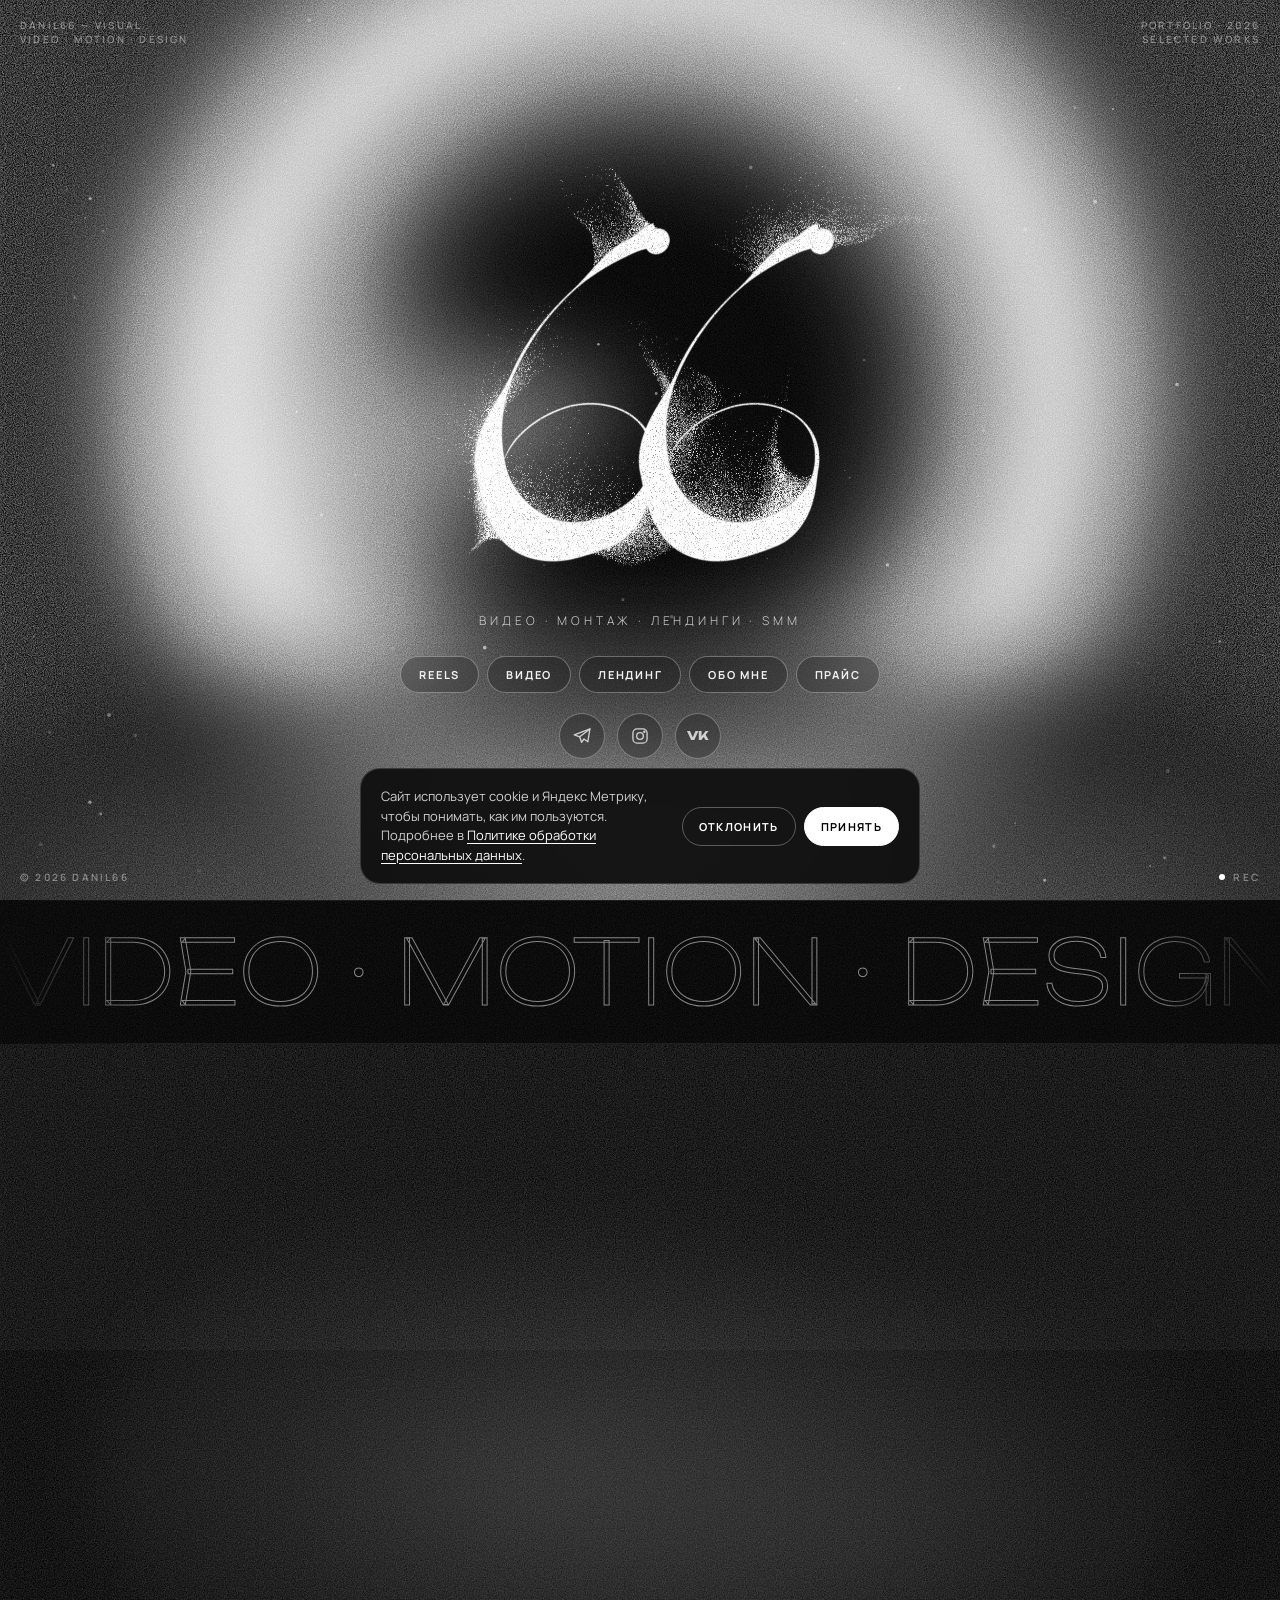
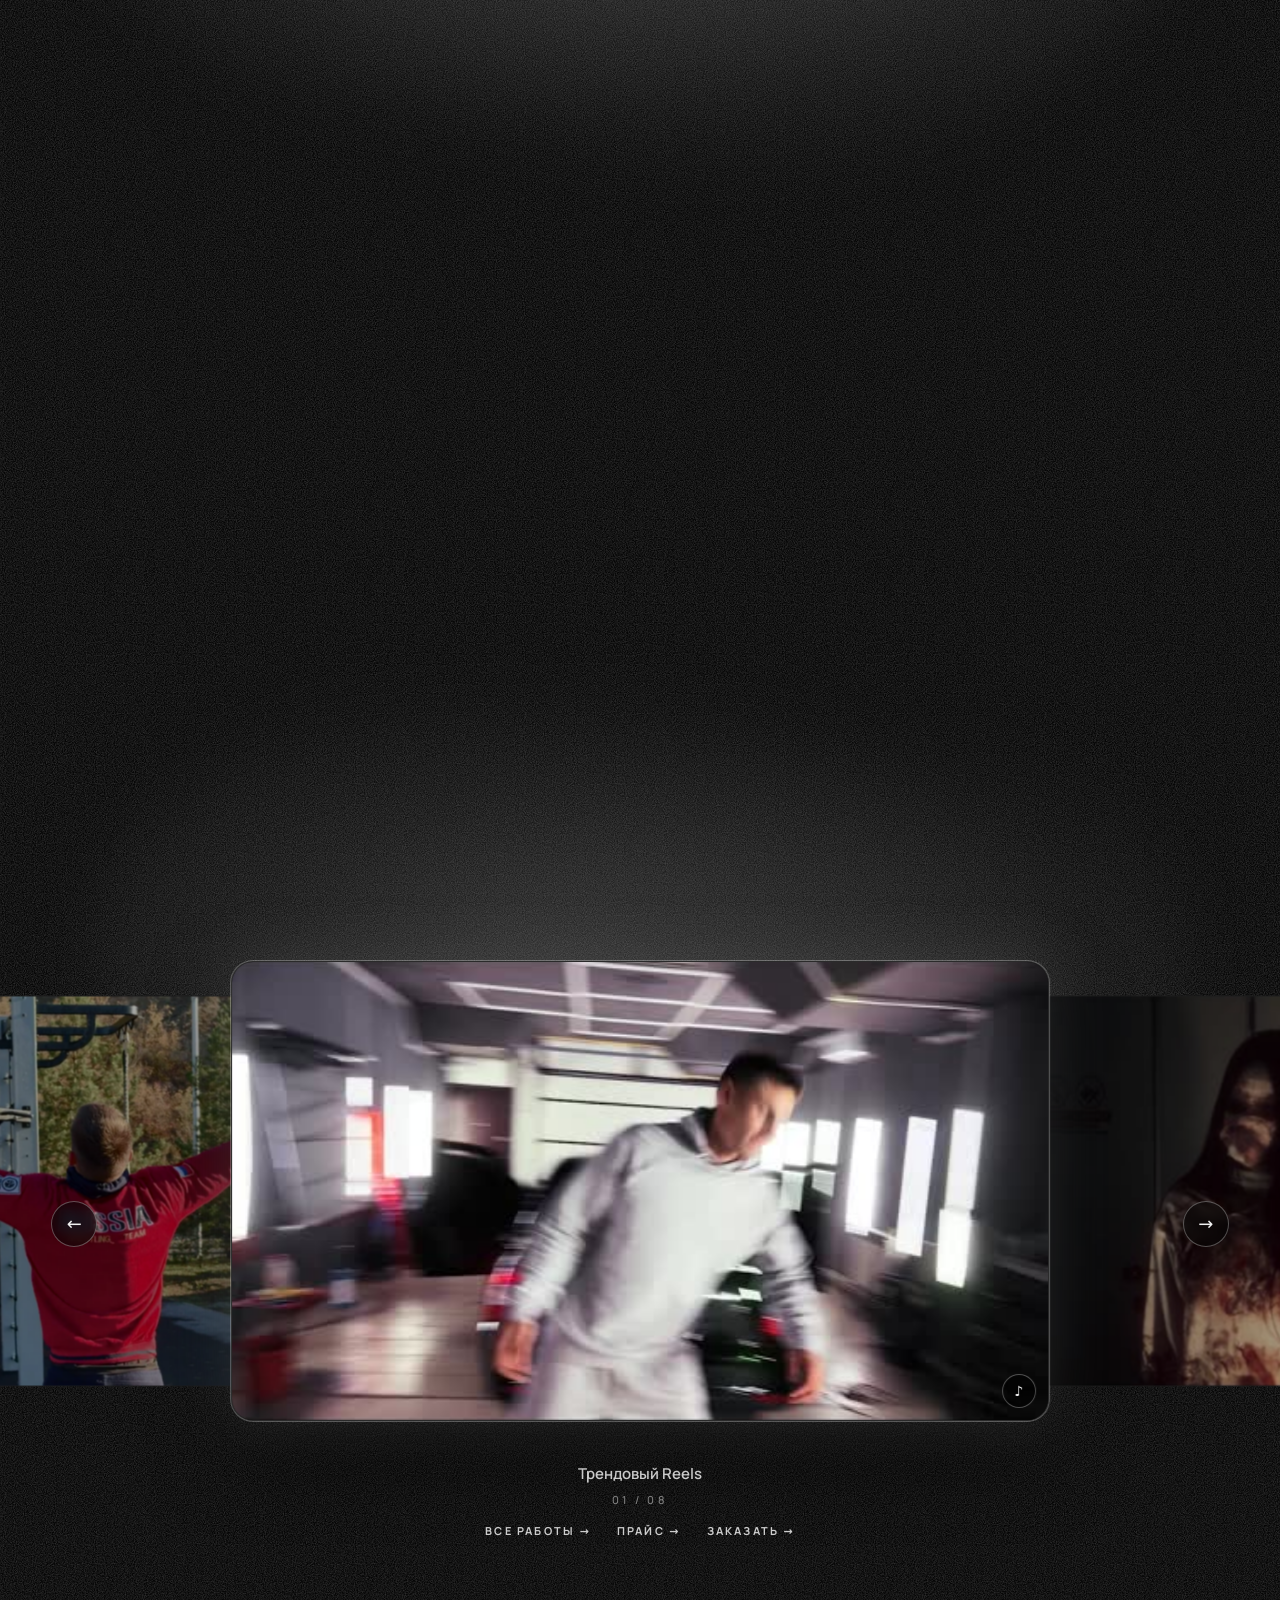
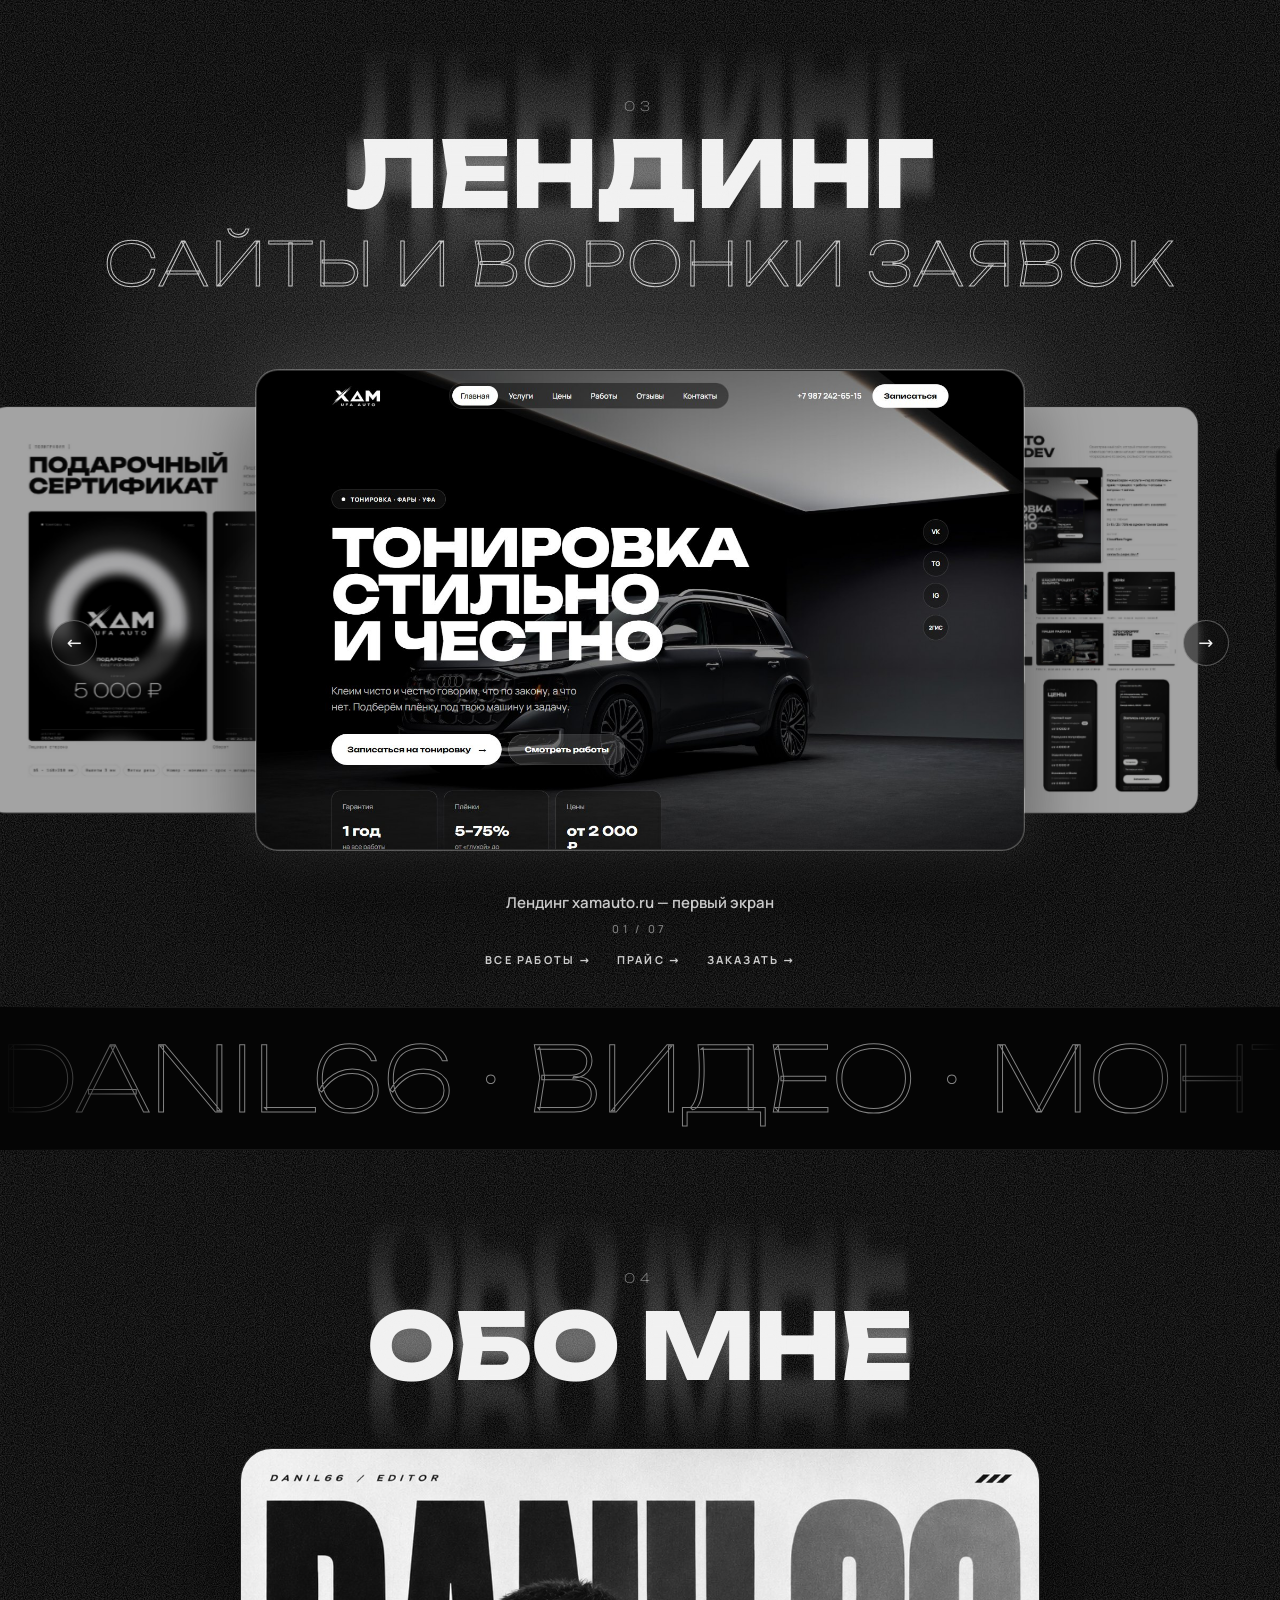
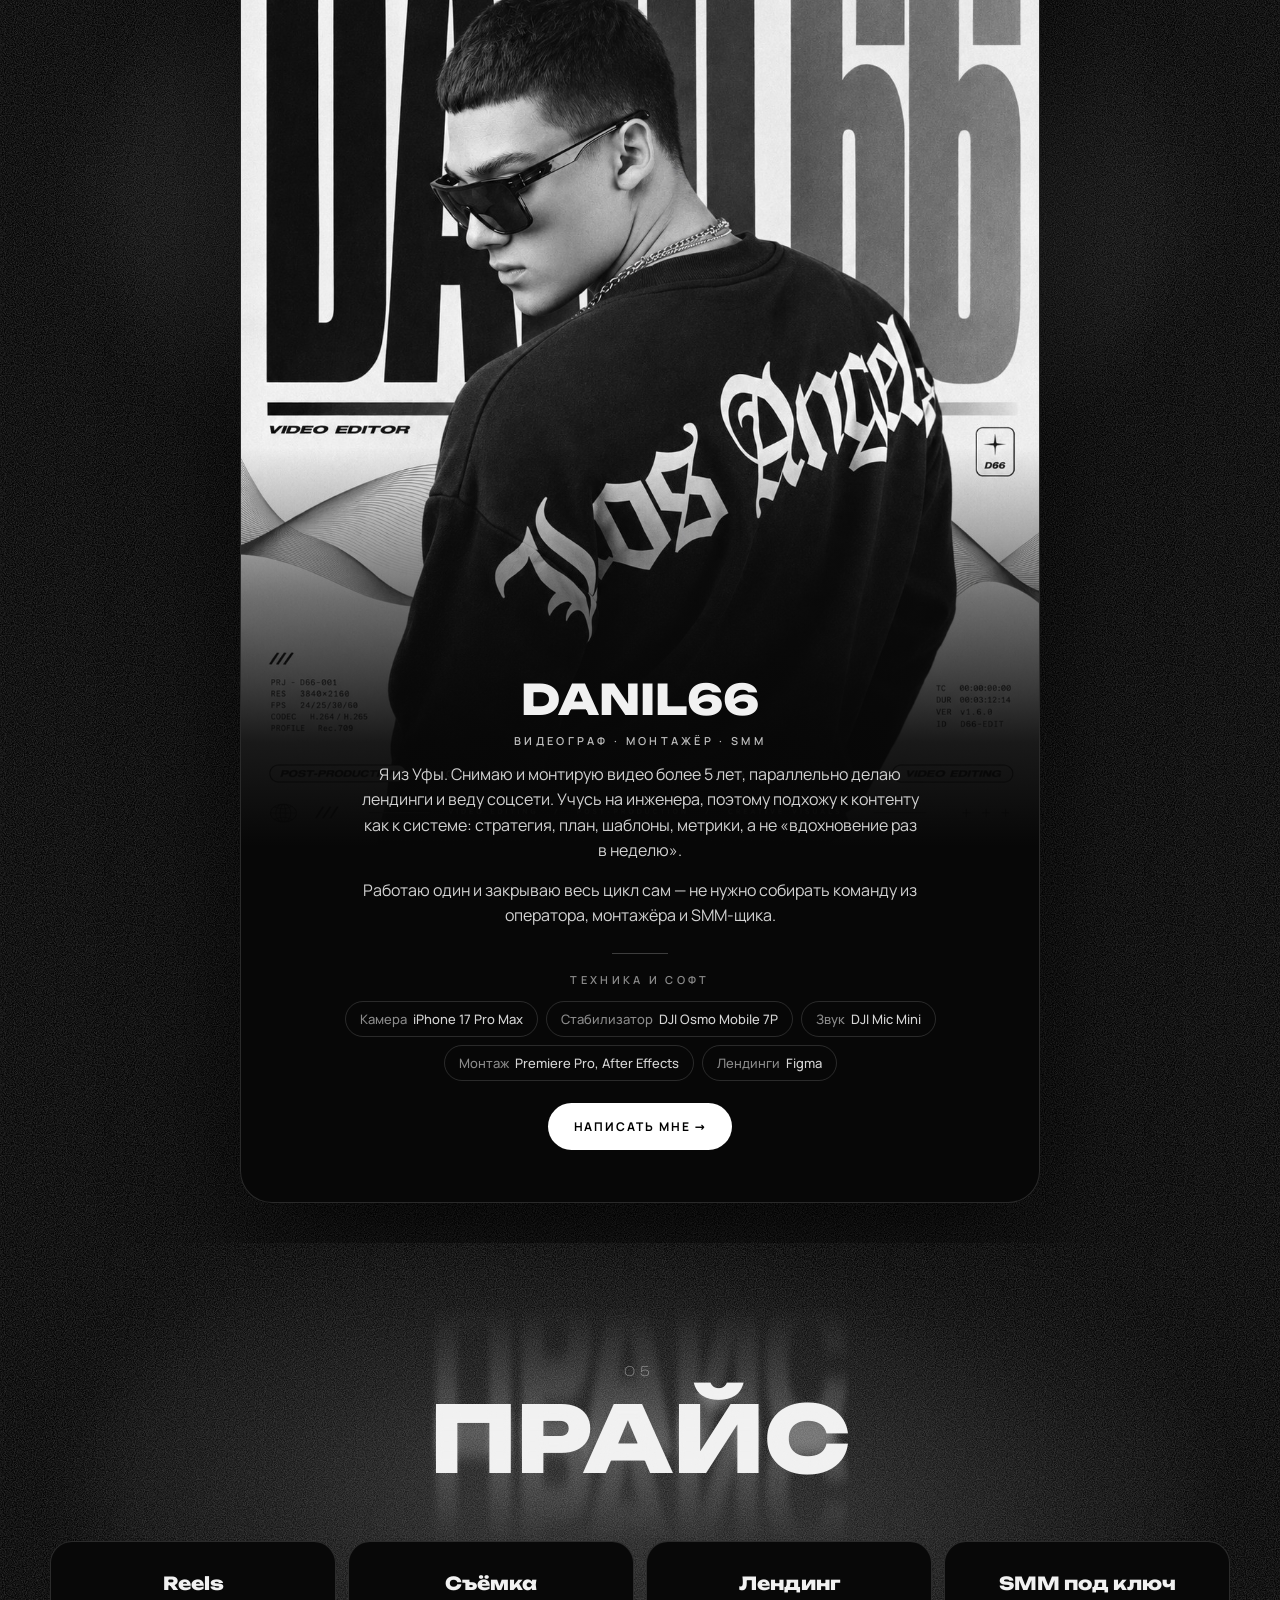
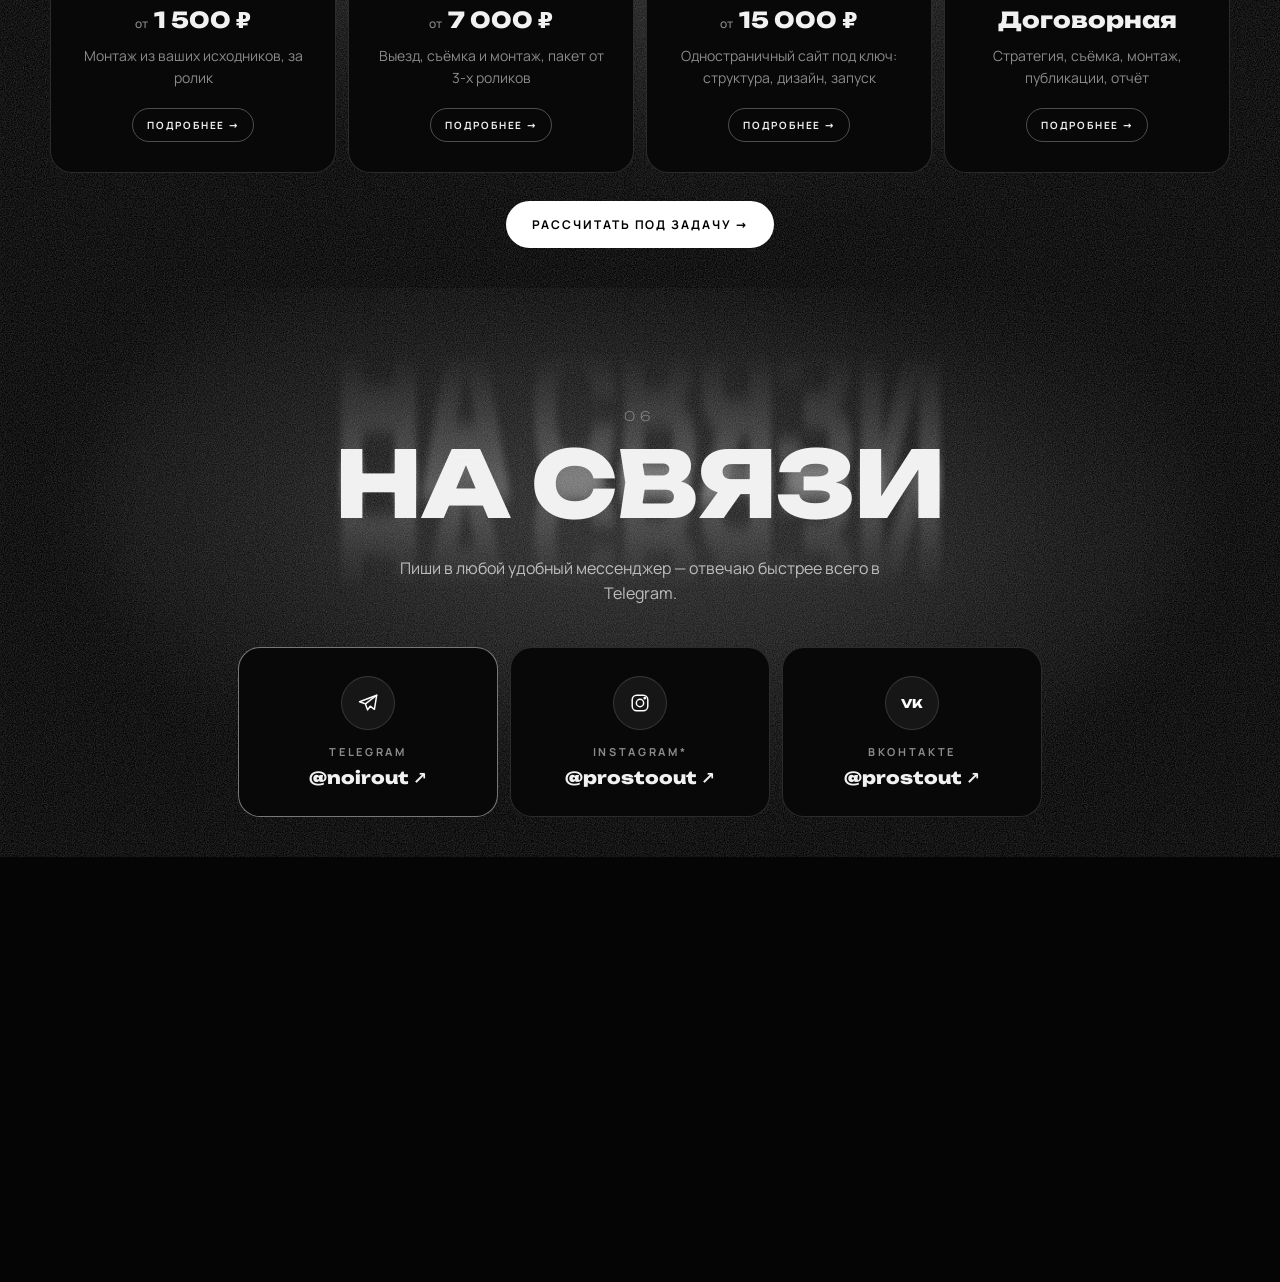
==== index.html @ dcce1474 "Прайс: Reels, Съёмка, Лендинг, новые цены Co-Authored-By: Claude Sonnet 5.5 <noreply@anthropic.com> " ====
<!doctype html>
<html lang="ru">
<head>
  <meta charset="utf-8">
  <meta name="viewport" content="width=device-width, initial-scale=1, minimum-scale=1, viewport-fit=cover">
  <title>DANIL66 — видео, монтаж, лендинги, SMM</title>
  <meta name="description" content="DANIL66 — видеограф, монтажёр и SMM из Уфы. Reels, рекламные ролики, лендинги и соцсети для бизнеса под ключ.">
  <link rel="canonical" href="https://portfolio-danil.ru/">
  <meta property="og:type" content="website">
  <meta property="og:url" content="https://portfolio-danil.ru/">
  <meta property="og:image" content="https://portfolio-danil.ru/brand/66-smoke-on-black.png">
  <meta property="og:title" content="DANIL66 — видео, монтаж, лендинги, SMM">
  <meta property="og:description" content="Reels, рекламные ролики, лендинги и соцсети для бизнеса. Уфа.">
  <meta name="theme-color" content="#050505">
  <link rel="icon" href="brand/favicon.svg" type="image/svg+xml">
  <link rel="preload" href="fonts/unbounded-latin.woff2" as="font" type="font/woff2" crossorigin>
  <link rel="stylesheet" href="/style.css?v=dba43878">
  <script src="/consent.js?v=8b8f7968" defer></script>
  <script type="application/ld+json">{"@context":"https://schema.org","@type":"ProfessionalService","name":"DANIL66","alternateName":"Данил — видео, монтаж, лендинги, SMM","url":"https://portfolio-danil.ru/","image":"https://portfolio-danil.ru/brand/66-smoke-on-black.png","description":"Видеосъёмка, монтаж Reels, лендинги и SMM для бизнеса в Уфе.","areaServed":{"@type":"City","name":"Уфа"},"address":{"@type":"PostalAddress","addressLocality":"Уфа","addressCountry":"RU"},"priceRange":"от 1 500 ₽","sameAs":["https://t.me/noirout","https://vk.ru/prostout"],"knowsAbout":["Видеосъёмка","Монтаж видео","Reels","Моушн-дизайн","Лендинги","SMM"]}</script>
</head>
<body>

<div class="cursor-light" aria-hidden="true"></div>
<div class="hud tl">DANIL66 — visual<br>video · motion · design</div>
<div class="hud tr">Portfolio · 2026<br>Selected works</div>
<div class="hud bl">© 2026 DANIL66</div>
<div class="hud br"><span class="rec"></span>rec</div>

<main>
  <section class="hero" id="top">
    <div class="orb" aria-hidden="true"></div><div class="glow" aria-hidden="true"></div><canvas class="dust" aria-hidden="true"></canvas><div class="veil" aria-hidden="true"></div>
    <div class="hero-in">
      <img class="logo" draggable="false" src="brand/66-smoke-black.jpg" alt="66 — логотип DANIL66" width="1093" height="916">
      <h1 class="sr">DANIL66</h1>
      <p class="sub">Видео · монтаж · лендинги · SMM</p>
      <nav class="pills" aria-label="Разделы">
        <a class="pill" href="/reels/">Reels</a><a class="pill" href="/video/">Видео</a><a class="pill" href="/design/">Лендинг</a><a class="pill" href="#about">Обо мне</a><a class="pill" href="#prices">Прайс</a>
      </nav>
      <div class="socials"><a href="https://t.me/noirout" target="_blank" rel="noopener" aria-label="Telegram"><svg viewBox="0 0 24 24" width="20" height="20" fill="none" stroke="currentColor" stroke-width="1.6" stroke-linecap="round" stroke-linejoin="round" aria-hidden="true"><path d="M21.5 3.5 2.8 10.7l6.4 2.3 2.3 6.5 2.9-4 4.6 3.4z"/><path d="m9.2 13 12.3-9.5"/></svg></a><a href="https://instagram.com/prostoout" target="_blank" rel="noopener" aria-label="Instagram (принадлежит Meta, признанной экстремистской и запрещённой в РФ)"><svg viewBox="0 0 24 24" width="20" height="20" fill="none" stroke="currentColor" stroke-width="1.6" stroke-linecap="round" stroke-linejoin="round" aria-hidden="true"><rect x="3.5" y="3.5" width="17" height="17" rx="5"/><circle cx="12" cy="12" r="4"/><circle cx="17.2" cy="6.8" r=".7" fill="currentColor"/></svg></a><a href="https://vk.ru/prostout" target="_blank" rel="noopener" aria-label="ВКонтакте"><span class="vk" aria-hidden="true">VK</span></a></div>
    </div>
  </section>

  <div class="marquee" aria-hidden="true"><div class="track"><span>Video · Motion · Design · SMM · Reels · </span><span>Video · Motion · Design · SMM · Reels · </span><span>Video · Motion · Design · SMM · Reels · </span><span>Video · Motion · Design · SMM · Reels · </span></div></div>
  <section class="sec" data-amb id="reels">
    <div class="sec-head" data-reveal><span class="num">01</span><h2 class="streak" data-t="Reels">Reels</h2><span class="outline">вертикальные ролики</span></div>
    <div data-reveal class="flow v" data-flow tabindex="0" aria-label="Reels">
      <button class="arrow prev" aria-label="Назад">←</button>
      <div class="stage">
      <figure class="card" data-cap="Коммерческий Эдит KNIVES"><video src="/kenvforestdemo.mp4?v=f12c9680" poster="/static/media/other/knives-forest-demo.jpg?v=3834f030" muted loop playsinline preload="none"></video><span class="snd" aria-hidden="true">♪</span></figure>
      <figure class="card" data-cap="Speed Ramp University"><video src="/static/media/other/reel-tour.mp4?v=8934b476" poster="/static/media/other/reel-tour.jpg?v=1037b94a" muted loop playsinline preload="none"></video><span class="snd" aria-hidden="true">♪</span></figure>
      <figure class="card" data-cap="KNIVES Fashion Style"><video src="/static/media/other/reel-knives-2.mp4?v=c034d30d" poster="/static/media/other/reel-knives-2.jpg?v=6b981bdd" muted loop playsinline preload="none"></video><span class="snd" aria-hidden="true">♪</span></figure>
      <figure class="card" data-cap="Edit University"><video src="/static/media/other/reel-edit.mp4?v=481a7bff" poster="/static/media/other/reel-edit.jpg?v=9ef0d774" muted loop playsinline preload="none"></video><span class="snd" aria-hidden="true">♪</span></figure>
      <figure class="card" data-cap="Субтитры, говорящая голова"><video src="/static/media/other/reel-talk.mp4?v=c8bac731" poster="/static/media/other/reel-talk.jpg?v=c5992815" muted loop playsinline preload="none"></video><span class="snd" aria-hidden="true">♪</span></figure>
      </div>
      <button class="arrow next" aria-label="Вперёд">→</button>
      <div class="flow-meta"><span class="cap"></span><span class="cnt"></span></div>
    </div>
    <div class="links" data-reveal><a href="/reels/">Все работы →</a><a href="#prices">Прайс →</a><a href="https://t.me/noirout" target="_blank" rel="noopener">Заказать →</a></div>
  </section>

  <section class="sec" data-amb id="video">
    <div class="sec-head" data-reveal><span class="num">02</span><h2 class="streak" data-t="Видео">Видео</h2><span class="outline">горизонтальные ролики</span></div>
    <div data-reveal class="flow h" data-flow tabindex="0" aria-label="Видео">
      <button class="arrow prev" aria-label="Назад">←</button>
      <div class="stage">
      <figure class="card" data-cap="Трендовый Reels"><video src="/пожарdemo.mp4?v=14fae813" poster="/static/media/other/fire-demo.jpg?v=53d33608" muted loop playsinline preload="none"></video><span class="snd" aria-hidden="true">♪</span></figure>
      <figure class="card" data-cap="Промо-ролик к мероприятию"><video src="/velesovdemo.mp4?v=9cacbd69" poster="/static/media/other/velesov-demo.jpg?v=40a0c5a2" muted loop playsinline preload="none"></video><span class="snd" aria-hidden="true">♪</span></figure>
      <figure class="card" data-cap="Кинематографичная съёмка"><video src="/static/media/other/video-field.mp4?v=d3d46ed6" poster="/static/media/other/video-field.jpg?v=94c76220" muted loop playsinline preload="none"></video><span class="snd" aria-hidden="true">♪</span></figure>
      <figure class="card" data-cap="Ролик для тренажёрного зала"><video src="/static/media/other/video-gym.mp4?v=92fece62" poster="/static/media/other/video-gym.jpg?v=4b500778" muted loop playsinline preload="none"></video><span class="snd" aria-hidden="true">♪</span></figure>
      <figure class="card" data-cap="Репортаж с мероприятия"><video src="/static/media/other/video-event.mp4?v=9b734f8c" poster="/static/media/other/video-event.jpg?v=5be83205" muted loop playsinline preload="none"></video><span class="snd" aria-hidden="true">♪</span></figure>
      <figure class="card" data-cap="Танцевальный номер"><video src="/static/media/other/video-dance.mp4?v=89142dcd" poster="/static/media/other/video-dance.jpg?v=968f6f1f" muted loop playsinline preload="none"></video><span class="snd" aria-hidden="true">♪</span></figure>
      <figure class="card" data-cap="Эдит в стиле «Очень странных дел»"><video src="/static/media/other/video-stranger.mp4?v=129caba0" poster="/static/media/other/video-stranger.jpg?v=672d3fab" muted loop playsinline preload="none"></video><span class="snd" aria-hidden="true">♪</span></figure>
      <figure class="card" data-cap="Ролик для конкурса"><video src="/static/media/other/video-contest.mp4?v=77d3731e" poster="/static/media/other/video-contest.jpg?v=d4b21a74" muted loop playsinline preload="none"></video><span class="snd" aria-hidden="true">♪</span></figure>
      </div>
      <button class="arrow next" aria-label="Вперёд">→</button>
      <div class="flow-meta"><span class="cap"></span><span class="cnt"></span></div>
    </div>
    <div class="links" data-reveal><a href="/video/">Все работы →</a><a href="#prices">Прайс →</a><a href="https://t.me/noirout" target="_blank" rel="noopener">Заказать →</a></div>
  </section>

  <section class="sec" data-amb id="design">
    <div class="sec-head" data-reveal><span class="num">03</span><h2 class="streak" data-t="Лендинг">Лендинг</h2><span class="outline">сайты и воронки заявок</span></div>
    <div data-reveal class="flow d" data-flow tabindex="0" aria-label="Лендинг">
      <button class="arrow prev" aria-label="Назад">←</button>
      <div class="stage">
      <figure class="card" data-cap="Лендинг xamauto.ru — первый экран" style="--r:1.6000"><img src="/static/media/xam/site.jpg?v=53900844" alt="Лендинг xamauto.ru — первый экран" loading="lazy"></figure>
      <figure class="card" data-cap="Структура лендинга и мобильная версия" style="--r:0.6322"><img src="/static/media/xam/landing.jpg?v=48ddd797" alt="Структура лендинга и мобильная версия" loading="lazy"></figure>
      <figure class="card" data-cap="Лид-воронка: сайт → Telegram-бот" style="--r:1.3356"><img src="/static/media/xam/funnel.jpg?v=c2f1d947" alt="Лид-воронка: сайт → Telegram-бот" loading="lazy"></figure>
      <figure class="card" data-cap="Логотип: две версии знака" style="--r:1.5311"><img src="/static/media/xam/logo.jpg?v=853dd961" alt="Логотип: две версии знака" loading="lazy"></figure>
      <figure class="card" data-cap="Палитра и шрифты" style="--r:1.4011"><img src="/static/media/xam/palette.jpg?v=628671b3" alt="Палитра и шрифты" loading="lazy"></figure>
      <figure class="card" data-cap="Шаблоны сторис и постов" style="--r:1.1057"><img src="/static/media/xam/feed.jpg?v=9ec49ae7" alt="Шаблоны сторис и постов" loading="lazy"></figure>
      <figure class="card" data-cap="Подарочный сертификат" style="--r:1.0899"><img src="/static/media/xam/certificate.jpg?v=8ee09396" alt="Подарочный сертификат" loading="lazy"></figure>
      </div>
      <button class="arrow next" aria-label="Вперёд">→</button>
      <div class="flow-meta"><span class="cap"></span><span class="cnt"></span></div>
    </div>
    <div class="links" data-reveal><a href="/design/">Все работы →</a><a href="#prices">Прайс →</a><a href="https://t.me/noirout" target="_blank" rel="noopener">Заказать →</a></div>
  </section>

  <div class="marquee rev" aria-hidden="true"><div class="track"><span>DANIL66 · Видео · Монтаж · Лендинги · </span><span>DANIL66 · Видео · Монтаж · Лендинги · </span><span>DANIL66 · Видео · Монтаж · Лендинги · </span><span>DANIL66 · Видео · Монтаж · Лендинги · </span></div></div>
  <section class="sec" data-amb id="about">
    <div class="sec-head" data-reveal><span class="num">04</span><h2 class="streak" data-t="Обо мне">Обо мне</h2></div>
    <div class="wrap">
      <div class="about" data-reveal>
        <div class="photo"><img src="/static/media/me-poster.jpg" alt="Данил — DANIL66, афиша" width="1122" height="1402" loading="lazy" draggable="false"></div>
        <div class="txt">
          <h3>DANIL66</h3>
          <span class="tag role">Видеограф · монтажёр · SMM</span>
          <p>Я из Уфы. Снимаю и монтирую видео более 5 лет, параллельно делаю лендинги и веду соцсети. Учусь на инженера, поэтому подхожу к контенту как к системе: стратегия, план, шаблоны, метрики, а не «вдохновение раз в неделю».</p>
          <p>Работаю один и закрываю весь цикл сам — не нужно собирать команду из оператора, монтажёра и SMM-щика.</p>
          <i class="sep" aria-hidden="true"></i>
          <span class="tag">Техника и софт</span>
          <div class="chips"><span><b>Камера</b>iPhone 17 Pro Max</span><span><b>Стабилизатор</b>DJI Osmo Mobile 7P</span><span><b>Звук</b>DJI Mic Mini</span><span><b>Монтаж</b>Premiere Pro, After Effects</span><span><b>Лендинги</b>Figma</span></div>
          <a class="btn" href="https://t.me/noirout" target="_blank" rel="noopener">Написать мне →</a>
        </div>
      </div>
    </div>
  </section>

  <section class="sec" data-amb id="prices">
    <div class="sec-head" data-reveal><span class="num">05</span><h2 class="streak" data-t="Прайс">Прайс</h2></div>
    <div class="wrap">
      <div class="prices">
        <div class="price" data-reveal style="--d:0ms"><h4>Reels</h4><div class="p"><small>от</small>1 500 ₽</div><p>Монтаж из ваших исходников, за ролик</p><button type="button" class="more" data-svc="montage">Подробнее →</button></div>
        <div class="price" data-reveal style="--d:90ms"><h4>Съёмка</h4><div class="p"><small>от</small>7 000 ₽</div><p>Выезд, съёмка и монтаж, пакет от 3-х роликов</p><button type="button" class="more" data-svc="shooting">Подробнее →</button></div>
        <div class="price" data-reveal style="--d:180ms"><h4>Лендинг</h4><div class="p"><small>от</small>15 000 ₽</div><p>Одностраничный сайт под ключ: структура, дизайн, запуск</p><button type="button" class="more" data-svc="design">Подробнее →</button></div>
        <div class="price" data-reveal style="--d:270ms"><h4>SMM под ключ</h4><div class="p">Договорная</div><p>Стратегия, съёмка, монтаж, публикации, отчёт</p><button type="button" class="more" data-svc="smm">Подробнее →</button></div>
      </div>
      <div class="center" data-reveal><a class="btn" href="https://t.me/noirout" target="_blank" rel="noopener">Рассчитать под задачу →</a></div>
    </div>
  </section>

  <section class="sec" data-amb id="contacts">
    <div class="sec-head" data-reveal><span class="num">06</span><h2 class="streak" data-t="На связи">На связи</h2></div>
    <p class="lead" data-reveal>Пиши в любой удобный мессенджер — отвечаю быстрее всего в Telegram.</p>
    <div class="wrap contacts">
      <a data-reveal style="--d:0ms" class="ct main" href="https://t.me/noirout" target="_blank" rel="noopener"><span class="ic"><svg viewBox="0 0 24 24" width="20" height="20" fill="none" stroke="currentColor" stroke-width="1.6" stroke-linecap="round" stroke-linejoin="round" aria-hidden="true"><path d="M21.5 3.5 2.8 10.7l6.4 2.3 2.3 6.5 2.9-4 4.6 3.4z"/><path d="m9.2 13 12.3-9.5"/></svg></span><span class="k">TELEGRAM</span><span class="v">@noirout ↗</span></a>
      <a data-reveal style="--d:110ms" class="ct" href="https://instagram.com/prostoout" target="_blank" rel="noopener"><span class="ic"><svg viewBox="0 0 24 24" width="20" height="20" fill="none" stroke="currentColor" stroke-width="1.6" stroke-linecap="round" stroke-linejoin="round" aria-hidden="true"><rect x="3.5" y="3.5" width="17" height="17" rx="5"/><circle cx="12" cy="12" r="4"/><circle cx="17.2" cy="6.8" r=".7" fill="currentColor"/></svg></span><span class="k">INSTAGRAM*</span><span class="v">@prostoout ↗</span></a>
      <a data-reveal style="--d:220ms" class="ct" href="https://vk.ru/prostout" target="_blank" rel="noopener"><span class="ic"><span class="vk" aria-hidden="true">VK</span></span><span class="k">ВКОНТАКТЕ</span><span class="v">@prostout ↗</span></a>
    </div>
  </section>
</main>

<!-- services -->
  <div class="svc" id="svc-montage" role="dialog" aria-modal="true" aria-label="Reels" hidden>
    <div class="svc-card">
      <button type="button" class="svc-x" aria-label="Закрыть">×</button>
      <div class="svc-media"><div class="svc-m vert" style="--r:0.5625"><video src="/static/media/other/reel-edit.mp4?v=481a7bff" poster="/static/media/other/reel-edit.jpg?v=9ef0d774" muted loop playsinline preload="none"></video></div><div class="svc-m vert" style="--r:0.5625"><video src="/static/media/other/reel-talk.mp4?v=c8bac731" poster="/static/media/other/reel-talk.jpg?v=c5992815" muted loop playsinline preload="none"></video></div><div class="svc-m" style="--r:1.7778"><video src="/static/media/other/video-gym.mp4?v=92fece62" poster="/static/media/other/video-gym.jpg?v=4b500778" muted loop playsinline preload="none"></video></div></div>
      <h3>Reels</h3>
      <div class="svc-price"><small>от</small>1 500 ₽</div>
      <p class="svc-lead">Монтирую Reels, Shorts и клипы для VK и TikTok из того, что вы уже сняли. Динамика, ритм и чистая картинка, чтобы ролик досматривали до конца. Пакет из 10 роликов обойдётся дешевле.</p>
      <div class="svc-sep"></div>
      <span class="svc-tag">Что входит в стоимость</span>
      <div class="svc-grid"><div class="svc-i"><b>Нарезка под ритм</b><p>Собираю видеоряд под акценты музыки, убираю всё лишнее, держу темп.</p></div><div class="svc-i"><b>Цветокоррекция</b><p>Привожу кадры к единому стилю, чтобы ролик смотрелся цельно.</p></div><div class="svc-i"><b>Титры и субтитры</b><p>Подписи и субтитры, которые удобно читать без звука.</p></div><div class="svc-i"><b>Звук</b><p>Подбор музыки, выравнивание громкости, чистка речи.</p></div><div class="svc-i"><b>Переходы и эффекты</b><p>Speed ramp, фирменные переходы и шаблоны, чтобы бренд узнавали.</p></div><div class="svc-i"><b>Нужный формат</b><p>Вертикаль 9:16 для Reels и Shorts или горизонталь 16:9.</p></div></div>
      <a class="btn" href="https://t.me/noirout" target="_blank" rel="noopener">Обсудить в Telegram →</a>
    </div>
  </div>
  <div class="svc" id="svc-shooting" role="dialog" aria-modal="true" aria-label="Съёмка" hidden>
    <div class="svc-card">
      <button type="button" class="svc-x" aria-label="Закрыть">×</button>
      <div class="svc-media row"><div class="svc-m vert" style="--r:0.5625"><video src="/kenvforestdemo.mp4?v=f12c9680" poster="/static/media/other/knives-forest-demo.jpg?v=3834f030" muted loop playsinline preload="none"></video></div><div class="svc-m vert" style="--r:0.5625"><video src="/static/media/other/reel-knives-2.mp4?v=c034d30d" poster="/static/media/other/reel-knives-2.jpg?v=6b981bdd" muted loop playsinline preload="none"></video></div><div class="svc-m vert" style="--r:0.5625"><video src="/static/media/other/reel-tour.mp4?v=8934b476" poster="/static/media/other/reel-tour.jpg?v=1037b94a" muted loop playsinline preload="none"></video></div></div>
      <h3>Съёмка</h3>
      <div class="svc-price"><small>от</small>7 000 ₽</div>
      <p class="svc-lead">Приезжаю, снимаю и монтирую под ключ. Вам не нужно ничего готовить, кроме площадки и героев: идею, сценарий и съёмку беру на себя.</p>
      <div class="svc-sep"></div>
      <span class="svc-tag">Что входит в стоимость</span>
      <div class="svc-grid"><div class="svc-i"><b>Идея и сценарий</b><p>Продумываю формат и сценарий ролика под вашу задачу.</p></div><div class="svc-i"><b>Выездная съёмка</b><p>Снимаю на месте: продукт, процесс, команду, «до/после».</p></div><div class="svc-i"><b>Кинематографичная картинка</b><p>Стабилизированная съёмка и красивые кадры продукта.</p></div><div class="svc-i"><b>Чистый звук</b><p>Петличный микрофон для интервью и «говорящей головы».</p></div><div class="svc-i"><b>Монтаж</b><p>Нарезка, цвет, титры и звук для каждого ролика из пакета.</p></div><div class="svc-i"><b>Пакет от 3-х роликов</b><p>За один выезд снимаю материал сразу на несколько роликов.</p></div></div>
      <a class="btn" href="https://t.me/noirout" target="_blank" rel="noopener">Обсудить в Telegram →</a>
    </div>
  </div>
  <div class="svc" id="svc-design" role="dialog" aria-modal="true" aria-label="Лендинг" hidden>
    <div class="svc-card">
      <button type="button" class="svc-x" aria-label="Закрыть">×</button>
      <div class="svc-media"><div class="svc-m img" style="--r:1.6000"><img src="/static/media/xam/site.jpg?v=53900844" alt="Лендинг xamauto.ru — первый экран" loading="lazy"></div><div class="svc-m img" style="--r:1.5311"><img src="/static/media/xam/logo.jpg?v=853dd961" alt="Логотип: две версии знака" loading="lazy"></div></div>
      <h3>Лендинг</h3>
      <div class="svc-price"><small>от</small>15 000 ₽</div>
      <p class="svc-lead">Делаю одностраничный сайт под вашу услугу или бренд: от структуры и дизайна до вёрстки, запуска и приёма заявок.</p>
      <div class="svc-sep"></div>
      <span class="svc-tag">Что входит в стоимость</span>
      <div class="svc-grid"><div class="svc-i"><b>Структура и тексты</b><p>Продумываю экраны, оффер и призывы к действию.</p></div><div class="svc-i"><b>Дизайн в стиле бренда</b><p>Макет в Figma, адаптированный под телефон и компьютер.</p></div><div class="svc-i"><b>Вёрстка и запуск</b><p>Быстрый сайт, подключение домена и публикация.</p></div><div class="svc-i"><b>Заявки</b><p>Форма или кнопка на Telegram, WhatsApp, звонок.</p></div><div class="svc-i"><b>Аналитика</b><p>Подключаю Яндекс Метрику и цели.</p></div><div class="svc-i"><b>Поддержка</b><p>Правки после запуска в течение 14 дней.</p></div></div>
      <a class="btn" href="https://t.me/noirout" target="_blank" rel="noopener">Обсудить в Telegram →</a>
    </div>
  </div>
  <div class="svc" id="svc-smm" role="dialog" aria-modal="true" aria-label="SMM под ключ" hidden>
    <div class="svc-card">
      <button type="button" class="svc-x" aria-label="Закрыть">×</button>
      <div class="svc-media"><div class="svc-m img" style="--r:1.1057"><img src="/static/media/xam/feed.jpg?v=9ec49ae7" alt="Шаблоны сторис и постов" loading="lazy"></div><div class="svc-m img" style="--r:1.3356"><img src="/static/media/xam/funnel.jpg?v=c2f1d947" alt="Лид-воронка: сайт → Telegram-бот" loading="lazy"></div></div>
      <h3>SMM под ключ</h3>
      <div class="svc-price">Договорная</div>
      <p class="svc-lead">Веду соцсети бизнеса целиком: от стратегии и контент-плана до съёмки, публикаций и заявок. Один человек вместо команды.</p>
      <div class="svc-sep"></div>
      <span class="svc-tag">Что входит в стоимость</span>
      <div class="svc-grid"><div class="svc-i"><b>Стратегия</b><p>Позиционирование, УТП, аудитория, её боли и возражения.</p></div><div class="svc-i"><b>Контент-план</b><p>Рубрикатор, банк идей и хуков, сценарии Reels.</p></div><div class="svc-i"><b>Упаковка профиля</b><p>Шапка, хайлайты, закрепы, обложки.</p></div><div class="svc-i"><b>Съёмка и публикации</b><p>Reels, посты и ежедневные сторис с вовлечением.</p></div><div class="svc-i"><b>Воронка заявок</b><p>Кодовое слово, шаблоны ответов, запись, отзыв.</p></div><div class="svc-i"><b>Отчёт</b><p>Еженедельная аналитика и отчёт владельцу.</p></div></div>
      <a class="btn" href="https://t.me/noirout" target="_blank" rel="noopener">Обсудить в Telegram →</a>
    </div>
  </div>
<!-- /services -->

<footer data-reveal>
  <img draggable="false" src="brand/66-white.svg" alt="">
  <span>© 2026 DANIL66. Все права защищены</span>
  <p class="legal">Все работы, логотип и тексты сайта защищены авторским правом. Копирование и использование без письменного разрешения автора запрещено.<br>
  <a href="/privacy/">Политика обработки персональных данных</a></p>
  <p class="legal small">* Instagram принадлежит компании Meta Platforms Inc., деятельность которой признана экстремистской и запрещена на территории Российской Федерации.</p>
  <a href="#top">Наверх ↑</a>
</footer>

<div class="modal" id="modal" hidden><button class="x" aria-label="Закрыть">×</button><div class="box"></div></div>
<script src="/app.js?v=6b2a47ad"></script>
<script>/* no "save image" menu or dragging for the logo and works */document.addEventListener('contextmenu',e=>{if(e.target.closest('img,video,.logo,.card,.wcard'))e.preventDefault()});document.addEventListener('dragstart',e=>{if(e.target.closest('img,video'))e.preventDefault()});</script>
</body>
</html>
---- style.css ----
/* ---------- fonts (self-hosted, OFL) ---------- */
@font-face{font-family:"Unbounded";src:url(fonts/unbounded-latin.woff2) format("woff2");font-weight:200 900;font-display:swap;
  unicode-range:U+0000-00FF,U+0131,U+0152-0153,U+02BB-02BC,U+02C6,U+02DA,U+02DC,U+0304,U+0308,U+0329,U+2000-206F,U+20AC,U+2122,U+2191,U+2193,U+2212,U+2215,U+FEFF,U+FFFD}
@font-face{font-family:"Unbounded";src:url(fonts/unbounded-cyrillic.woff2) format("woff2");font-weight:200 900;font-display:swap;unicode-range:U+0301,U+0400-045F,U+0490-0491,U+04B0-04B1,U+2116}
@font-face{font-family:"Manrope";src:url(fonts/manrope-latin.woff2) format("woff2");font-weight:200 800;font-display:swap;
  unicode-range:U+0000-00FF,U+0131,U+0152-0153,U+02BB-02BC,U+02C6,U+02DA,U+02DC,U+0304,U+0308,U+0329,U+2000-206F,U+20AC,U+2122,U+2191,U+2193,U+2212,U+2215,U+FEFF,U+FFFD}
@font-face{font-family:"Manrope";src:url(fonts/manrope-cyrillic.woff2) format("woff2");font-weight:200 800;font-display:swap;unicode-range:U+0301,U+0400-045F,U+0490-0491,U+04B0-04B1,U+2116}

:root{
  --bg:#050505; --bg2:#0d0d0d; --text:#f1f1f1; --muted:#8b8b8b; --line:rgba(255,255,255,.14);
  --head:"Unbounded",system-ui,sans-serif; --body:"Manrope",system-ui,sans-serif;
  --noise:url("data:image/svg+xml;utf8,<svg xmlns='http://www.w3.org/2000/svg' width='260' height='260'><filter id='n'><feTurbulence type='fractalNoise' baseFrequency='.9' numOctaves='3' stitchTiles='stitch'/><feColorMatrix values='0 0 0 0 1  0 0 0 0 1  0 0 0 0 1  0 0 0 1.4 -.35'/></filter><rect width='100%25' height='100%25' filter='url(%23n)'/></svg>");
}
*{box-sizing:border-box;margin:0;padding:0}
html{scroll-behavior:smooth;scroll-padding-top:20px}
body{background:var(--bg);color:var(--text);font:400 16px/1.6 var(--body);-webkit-font-smoothing:antialiased;overflow-x:hidden}
a{color:inherit;text-decoration:none}
img,video{display:block;max-width:100%}
button{font:inherit;color:inherit;background:none;border:0;cursor:pointer}
.wrap{width:min(1180px,100% - 32px);margin-inline:auto}

/* film grain over everything */
body::after{content:"";position:fixed;inset:-50%;z-index:90;pointer-events:none;background-image:var(--noise);opacity:.085;animation:grain 1s steps(6) infinite}
@keyframes grain{0%{transform:translate(0,0)}20%{transform:translate(-3%,2%)}40%{transform:translate(2%,-3%)}60%{transform:translate(-2%,-1%)}80%{transform:translate(3%,3%)}100%{transform:translate(0,0)}}

/* tiny technical labels in the corners */
.hud{position:fixed;z-index:80;font:600 10px/1.4 var(--body);letter-spacing:.22em;text-transform:uppercase;color:rgba(255,255,255,.42);pointer-events:none}
.hud.tl{top:18px;left:20px}.hud.tr{top:18px;right:20px;text-align:right}.hud.bl{bottom:16px;left:20px}.hud.br{bottom:16px;right:20px;text-align:right}
.rec{display:inline-block;width:6px;height:6px;border-radius:50%;background:#fff;margin-right:8px;vertical-align:1px;animation:blink 1.6s steps(2) infinite}
@keyframes blink{50%{opacity:.15}}

/* ---------- hero ---------- */
.hero{position:relative;min-height:100svh;display:flex;flex-direction:column;align-items:center;justify-content:center;text-align:center;padding:90px 16px 120px;overflow:hidden;isolation:isolate}
.hero .orb{position:absolute;left:50%;top:44%;width:min(1180px,170vw);aspect-ratio:1;transform:translate(-50%,-50%);border-radius:50%;z-index:-2;
  background:radial-gradient(circle,#000 0,#000 23%,#262626 31%,#cfcfcf 46%,#fff 50%,#8e8e8e 58%,#171717 71%,#000 82%);filter:blur(38px);opacity:.92;animation:breathe 9s ease-in-out infinite alternate}
.hero .glow{position:absolute;left:50%;bottom:-38%;width:150vw;height:70vh;transform:translateX(-50%);border-radius:50%;z-index:-2;background:radial-gradient(ellipse,#6e6e6e,#151515 55%,transparent 75%);filter:blur(40px);opacity:.7}
.hero::before{content:"";position:absolute;inset:0;z-index:-1;background-image:var(--noise);opacity:.55;mix-blend-mode:overlay}
@keyframes breathe{to{transform:translate(-50%,-50%) scale(1.06);opacity:1}}
.logo{width:min(560px,82vw);height:auto;mix-blend-mode:screen;position:relative;left:calc(min(560px,82vw)*.10)}  /* the heavy part of the 66 sits left of the image centre */
.name{margin-top:-6px}
.sub{margin-top:18px;font-weight:300;letter-spacing:.32em;font-size:12px;text-transform:uppercase;color:#d0d0d0}
.pills{display:flex;flex-wrap:wrap;gap:8px;justify-content:center;margin-top:26px;max-width:640px}
.pill{font:700 11px/1 var(--body);letter-spacing:.16em;text-transform:uppercase;padding:12px 18px;border:1px solid rgba(255,255,255,.32);border-radius:99px;background:rgba(0,0,0,.28);backdrop-filter:blur(8px);transition:background .25s,color .25s}
.pill:hover{background:#fff;color:#000}
.socials{display:flex;gap:16px;margin-top:20px;font:600 11px var(--body);letter-spacing:.2em;color:#cfcfcf}
.socials a:hover{color:#fff}
/* NOCTA-style line with a chip in the middle */
.reel-line{position:absolute;left:0;right:0;bottom:46px;display:flex;align-items:center;gap:16px;padding:0 20px}
.reel-line::before,.reel-line::after{content:"";flex:1;height:1px;background:rgba(255,255,255,.35)}
.chip{font:700 11px var(--body);letter-spacing:.2em;text-transform:uppercase;padding:11px 20px;border:1px solid rgba(255,255,255,.55);border-radius:99px;background:rgba(0,0,0,.4);white-space:nowrap}
.chip:hover{background:#fff;color:#000}

/* streaked wide headline (light smearing up and down, "make some noise") */
.streak{position:relative;display:inline-block;font:800 clamp(34px,7.4vw,92px)/1 var(--head);letter-spacing:-.01em;text-transform:uppercase}
.streak::before,.streak::after{content:attr(data-t);position:absolute;inset:0;pointer-events:none;filter:blur(3px);opacity:.3;
  -webkit-mask-image:linear-gradient(var(--dir),#000 0%,transparent 75%);mask-image:linear-gradient(var(--dir),#000 0%,transparent 75%)}
.streak::before{--dir:to top;transform-origin:50% 100%;transform:scaleY(2.6)}
.streak::after{--dir:to bottom;transform-origin:50% 0;transform:scaleY(2.2)}

/* ---------- sections ---------- */
section{position:relative}
.sec{padding:120px 0 40px;text-align:center}
.sec-head{display:flex;flex-direction:column;align-items:center;gap:14px;margin-bottom:56px}
.num{font:200 13px var(--head);letter-spacing:.4em;color:var(--muted)}
.outline{font:200 clamp(30px,5vw,60px)/1 var(--head);color:transparent;-webkit-text-stroke:1px rgba(255,255,255,.75);letter-spacing:.04em;text-transform:uppercase}

/* coverflow */
.flow{position:relative;--h:min(64vh,580px);--step:min(250px,30vw)}
.flow.h{--h:min(52vh,460px);--step:min(560px,62vw)}
.flow.d{--h:min(56vh,480px);--step:min(430px,52vw)}
.stage{position:relative;height:calc(var(--h) + 40px);touch-action:pan-y;user-select:none}
.card{position:absolute;left:50%;top:50%;height:var(--h);aspect-ratio:9/16;border-radius:22px;overflow:hidden;background:var(--bg2);
  border:1px solid rgba(255,255,255,.12);transition:transform .7s cubic-bezier(.2,.8,.2,1),filter .7s,opacity .5s;cursor:pointer;will-change:transform}
.flow.h .card{aspect-ratio:16/9}.flow.d .card{aspect-ratio:4/3;background:#111}
.card.on{box-shadow:0 0 0 1px rgba(255,255,255,.28),0 0 60px rgba(255,255,255,.14),0 30px 80px rgba(0,0,0,.6)}
.card video,.card img{width:100%;height:100%;object-fit:cover}
.flow.d .card img{object-fit:contain}
.card .snd{position:absolute;right:12px;bottom:12px;width:34px;height:34px;border-radius:50%;display:grid;place-items:center;background:rgba(0,0,0,.55);border:1px solid rgba(255,255,255,.3);font-size:14px;opacity:0;transition:opacity .3s}
.card.on .snd{opacity:1}.card.sound .snd{background:#fff;color:#000}
.arrow{position:absolute;top:50%;transform:translateY(-50%);z-index:200;width:46px;height:46px;border-radius:50%;border:1px solid rgba(255,255,255,.3);background:rgba(0,0,0,.5);backdrop-filter:blur(6px);font-size:18px}
.arrow:hover{background:#fff;color:#000}.arrow.prev{left:max(12px,4vw)}.arrow.next{right:max(12px,4vw)}
.flow-meta{display:flex;flex-direction:column;align-items:center;gap:8px;margin-top:22px}
.cap{font:600 15px var(--body)}
.cnt{font:500 11px var(--body);letter-spacing:.3em;color:var(--muted)}
.links{display:flex;gap:26px;justify-content:center;margin-top:16px;font:700 11px var(--body);letter-spacing:.2em;text-transform:uppercase}
.links a{color:#cfcfcf}.links a:hover{color:#fff}

/* about */
.about{display:grid;grid-template-columns:minmax(0,420px) minmax(0,1fr);gap:0;text-align:left;border:1px solid var(--line);border-radius:28px;overflow:hidden;background:linear-gradient(180deg,#0b0b0b,#060606)}
.about .photo{position:relative;min-height:520px}
.about .photo img{position:absolute;inset:0;width:100%;height:100%;object-fit:cover;filter:grayscale(1) contrast(1.1)}
.about .photo::after{content:"";position:absolute;inset:0;background-image:var(--noise);opacity:.4;mix-blend-mode:overlay}
.about .txt{padding:48px 44px;display:flex;flex-direction:column;gap:18px}
.about h3{font:800 clamp(24px,3vw,34px)/1.1 var(--head)}
.tag{font:600 11px var(--body);letter-spacing:.3em;color:var(--muted);text-transform:uppercase}
.about p{color:#c9c9c9}
.chips{display:flex;flex-wrap:wrap;gap:8px}
.chips span{font:500 13px var(--body);padding:8px 14px;border:1px solid var(--line);border-radius:99px;color:#d6d6d6}
.chips b{font-weight:500;color:var(--muted);margin-right:6px}
.btn{display:inline-flex;align-items:center;gap:10px;align-self:flex-start;padding:15px 26px;border-radius:99px;background:#fff;color:#000;font:700 12px var(--body);letter-spacing:.16em;text-transform:uppercase;transition:transform .2s}
.btn:hover{transform:translateY(-2px)}

/* prices */
.prices{display:grid;grid-template-columns:repeat(4,1fr);gap:12px}
.price{border:1px solid var(--line);border-radius:22px;padding:30px 22px;display:flex;flex-direction:column;gap:12px;align-items:center;background:#080808;transition:border-color .3s,box-shadow .3s}
.price:hover{border-color:rgba(255,255,255,.4);box-shadow:0 0 40px rgba(255,255,255,.08)}
.price h4{font:800 18px var(--head)}
.price .p{font:800 22px var(--head)}.price .p small{font:500 12px var(--body);color:var(--muted);margin-right:6px}
.price p{font-size:14px;color:var(--muted)}
.center{display:flex;justify-content:center;margin-top:28px}

/* contacts */
.contacts{display:grid;grid-template-columns:repeat(3,minmax(0,260px));gap:12px;justify-content:center}
.ct{border:1px solid var(--line);border-radius:22px;padding:28px 20px;display:flex;flex-direction:column;align-items:center;gap:8px;background:#080808;transition:background .3s}
.ct:hover{background:#111}
.ct .k{font:700 11px var(--body);letter-spacing:.24em;color:var(--muted)}
.ct .v{font:800 17px var(--head)}
.ct.main{border-color:rgba(255,255,255,.45)}
.lead{color:#bdbdbd;margin:-30px auto 40px;max-width:520px}
footer{padding:80px 0 60px;display:flex;flex-direction:column;align-items:center;gap:14px;font:600 11px var(--body);letter-spacing:.22em;color:var(--muted);text-transform:uppercase}
footer img{width:60px;opacity:.9}
footer a:hover{color:#fff}

/* modal */
.modal{position:fixed;inset:0;z-index:300;display:grid;place-items:center;padding:16px;background:rgba(0,0,0,.92);backdrop-filter:blur(6px)}
.modal[hidden]{display:none}
.modal video,.modal img{max-width:min(1100px,100%);max-height:86vh;border-radius:16px;background:#000}
.modal .x{position:absolute;top:14px;right:16px;width:44px;height:44px;border-radius:50%;border:1px solid rgba(255,255,255,.3);font-size:24px;background:#111}

@media (max-width:900px){
  .about{grid-template-columns:1fr}.about .photo{min-height:380px}.about .txt{padding:32px 24px}
  .prices{grid-template-columns:1fr 1fr}.contacts{grid-template-columns:1fr;max-width:420px;margin-inline:auto}
}
@media (max-width:640px){
  .hud{display:none}
  .flow{--h:min(58vh,480px);--step:58vw}.flow.h{--h:auto;--step:84vw}.flow.h .card{height:auto;width:78vw}.flow.h .stage{height:calc(78vw*9/16 + 40px)}
  .flow.d{--h:auto;--step:78vw}.flow.d .card{height:auto;width:72vw}.flow.d .stage{height:calc(72vw*3/4 + 40px)}
  .arrow{display:none}.prices{grid-template-columns:1fr}.sec{padding-top:90px}
}
@media (prefers-reduced-motion:reduce){body::after,.hero .orb,.rec{animation:none}.card{transition:none}html{scroll-behavior:auto}}

/* ================= MOTION LAYER ================= */
/* reveal on scroll */
.js [data-reveal]{opacity:0;transform:translateY(46px) scale(.985);filter:blur(12px);transition:opacity 1.1s cubic-bezier(.2,.8,.2,1),transform 1.1s cubic-bezier(.2,.8,.2,1),filter 1.1s;transition-delay:var(--d,0ms)}
.js [data-reveal].in{opacity:1;transform:none;filter:none}

/* hero intro */
.js .hero .orb,.js .hero .glow{opacity:0}
.js .logo{opacity:0;transform:scale(.86)}
.js .name .ch{display:inline-block;opacity:0;transform:translateY(60%) skewX(-12deg);filter:blur(10px)}
.js .sub,.js .socials{opacity:0;transform:translateY(16px);letter-spacing:.6em}
.js .pill{opacity:0;transform:translateY(18px) scale(.9)}
.js .reel-line::before,.js .reel-line::after{transform:scaleX(0)}
.js .reel-line::before{transform-origin:right}.js .reel-line::after{transform-origin:left}
.js .chip{opacity:0;transform:scale(.8)}
.js .hud{opacity:0}
.loaded .hero .orb{animation:orbIn 2.2s cubic-bezier(.2,.8,.2,1) forwards,breathe 9s 2.2s ease-in-out infinite alternate}
.loaded .hero .glow{transition:opacity 2s .4s;opacity:.7}
.loaded .logo{transition:opacity 1.6s .35s,transform 1.8s .35s cubic-bezier(.2,.8,.2,1);opacity:1;transform:none}
.loaded .name .ch{transition:opacity .9s,transform 1s cubic-bezier(.2,.8,.2,1),filter 1s;transition-delay:calc(1s + var(--i)*70ms);opacity:1;transform:none;filter:none}
.loaded .sub{transition:opacity 1.2s 1.6s,transform 1.2s 1.6s,letter-spacing 1.6s 1.6s cubic-bezier(.2,.8,.2,1);opacity:1;transform:none;letter-spacing:.32em}
.loaded .pill{transition:opacity .7s,transform .7s cubic-bezier(.3,1.4,.5,1),background .25s,color .25s;opacity:1;transform:none}
.loaded .pill:nth-child(1){transition-delay:1.9s,1.9s,0s,0s}.loaded .pill:nth-child(2){transition-delay:2s,2s,0s,0s}.loaded .pill:nth-child(3){transition-delay:2.1s,2.1s,0s,0s}
.loaded .pill:nth-child(4){transition-delay:2.2s,2.2s,0s,0s}.loaded .pill:nth-child(5){transition-delay:2.3s,2.3s,0s,0s}
.loaded .socials{transition:opacity 1s 2.4s,transform 1s 2.4s,letter-spacing 1.4s 2.4s;opacity:1;transform:none;letter-spacing:.2em}
.loaded .reel-line::before,.loaded .reel-line::after{transition:transform 1.6s 2.3s cubic-bezier(.7,0,.2,1);transform:none}
.loaded .chip{transition:opacity .8s 2.9s,transform .8s 2.9s cubic-bezier(.3,1.4,.5,1),background .25s,color .25s;opacity:1;transform:none}
.loaded .hud{transition:opacity 1.5s 2.6s;opacity:1}
@keyframes orbIn{0%{opacity:0;transform:translate(-50%,-50%) scale(.55) rotate(-25deg)}100%{opacity:.92;transform:translate(-50%,-50%) scale(1)}}

/* live hero: rotating highlight inside the ring, mouse parallax, fades out on scroll */
.hero{--mx:0;--my:0;--sp:0}
.hero .orb{translate:calc(var(--mx)*-26px) calc(var(--my)*-18px);scale:calc(1 + var(--sp)*.5)}
.hero .orb::after{content:"";position:absolute;inset:8%;border-radius:50%;background:conic-gradient(from 0deg,transparent 0 60%,rgba(255,255,255,.55) 72%,transparent 84%);filter:blur(30px);animation:spin 16s linear infinite;mix-blend-mode:screen}
@keyframes spin{to{transform:rotate(360deg)}}
.hero .logo,.hero .name{translate:calc(var(--mx)*10px) calc(var(--my)*8px)}
.hero-in{display:flex;flex-direction:column;align-items:center}
/* scroll fade is a separate veil, so the logo (mix-blend-mode) blends with the real background */
.veil{position:absolute;inset:0;z-index:3;background:#050505;pointer-events:none;opacity:calc(var(--sp)*1.25)}
.dust{position:absolute;inset:0;width:100%;height:100%;z-index:-1;pointer-events:none}

/* cursor light */
.cursor-light{position:fixed;left:0;top:0;width:560px;height:560px;margin:-280px 0 0 -280px;border-radius:50%;pointer-events:none;z-index:1;
  background:radial-gradient(circle,rgba(255,255,255,.075),transparent 60%);transform:translate(var(--cx,-999px),var(--cy,-999px));transition:transform .25s ease-out;mix-blend-mode:screen}
@media (hover:none){.cursor-light{display:none}}

/* breathing streaks on headings */
.streak::before{animation:streakUp 6s ease-in-out infinite}
.streak::after{animation:streakDown 7s ease-in-out infinite}
@keyframes streakUp{0%,100%{transform:scaleY(2.4);opacity:.26}50%{transform:scaleY(3.3);opacity:.4}}
@keyframes streakDown{0%,100%{transform:scaleY(2);opacity:.22}50%{transform:scaleY(2.9);opacity:.36}}

/* drifting grainy light behind every section */
[data-amb]{isolation:isolate}
[data-amb]::before{content:"";position:absolute;z-index:-1;left:50%;top:38%;width:min(1100px,140vw);height:620px;translate:-50% -50%;border-radius:50%;
  background:radial-gradient(ellipse at 40% 50%,rgba(255,255,255,.13),transparent 62%),radial-gradient(ellipse at 70% 60%,rgba(255,255,255,.07),transparent 55%);
  filter:blur(30px);animation:drift 18s ease-in-out infinite alternate;pointer-events:none}
[data-amb]::after{content:"";position:absolute;inset:0;z-index:-1;background-image:var(--noise);opacity:.18;mix-blend-mode:overlay;pointer-events:none}
@keyframes drift{0%{transform:translate(-8%,4%) scale(1)}50%{transform:translate(6%,-6%) scale(1.15)}100%{transform:translate(10%,6%) scale(.92)}}

/* carousel: fan-out on first appearance, glow pulse, inner tilt */
.flow:not(.open) .card{transform:translate(-50%,-50%) scale(.55)!important;opacity:0!important}
.card.on{animation:glow 4s ease-in-out infinite}
@keyframes glow{0%,100%{box-shadow:0 0 0 1px rgba(255,255,255,.26),0 0 50px rgba(255,255,255,.1),0 30px 80px rgba(0,0,0,.6)}50%{box-shadow:0 0 0 1px rgba(255,255,255,.4),0 0 90px rgba(255,255,255,.22),0 30px 80px rgba(0,0,0,.6)}}
.card video,.card img{transition:transform .5s cubic-bezier(.2,.8,.2,1)}
.card.on:hover video,.card.on:hover img{transform:perspective(900px) rotateX(var(--rx,0deg)) rotateY(var(--ry,0deg)) scale(1.06)}

/* marquee bands */
.marquee{overflow:hidden;padding:26px 0;border-block:1px solid rgba(255,255,255,.08);mask-image:linear-gradient(90deg,transparent,#000 12%,#000 88%,transparent)}
.marquee .track{display:flex;width:max-content;animation:run 38s linear infinite}
.marquee.rev .track{animation-direction:reverse;animation-duration:46s}
.marquee span{font:200 clamp(40px,7vw,96px)/1 var(--head);text-transform:uppercase;white-space:nowrap;color:transparent;-webkit-text-stroke:1px rgba(255,255,255,.5);padding-right:.4em}
@keyframes run{to{transform:translateX(-50%)}}

/* price "more" pill like the reference */
.more{margin-top:6px;font:700 10px var(--body);letter-spacing:.18em;text-transform:uppercase;padding:9px 14px;border:1px solid rgba(255,255,255,.28);border-radius:99px;transition:background .25s,color .25s}
.more:hover{background:#fff;color:#000}
.price{transition:border-color .3s,box-shadow .3s,transform .5s cubic-bezier(.2,.8,.2,1)}
.price:hover{transform:translateY(-6px)}
.ct{transition:background .3s,transform .5s cubic-bezier(.2,.8,.2,1)}.ct:hover{transform:translateY(-6px)}

@media (prefers-reduced-motion:reduce){
  .js [data-reveal],.js .logo,.js .name .ch,.js .sub,.js .socials,.js .pill,.js .chip,.js .hud,.js .hero .orb,.js .hero .glow{opacity:1!important;transform:none!important;filter:none!important;transition:none!important;animation:none!important}
  .js .reel-line::before,.js .reel-line::after{transform:none}
  .hero .orb::after,.streak::before,.streak::after,[data-amb]::before,.marquee .track,.card.on{animation:none}
  .flow:not(.open) .card{opacity:1!important}
}
/* hide the heading's light streaks until the letters arrive */
.js .hero .name{opacity:0}
.loaded .hero .name{opacity:1;transition:opacity 1.4s 1s}

/* name is now only in the logo: keep the <h1> for screen readers and search engines */
.sr{position:absolute;width:1px;height:1px;margin:-1px;padding:0;overflow:hidden;clip:rect(0 0 0 0);white-space:nowrap;border:0}
.sub{margin-top:30px}

/* no sideways scroll on phones: the drifting light blobs are wider than the screen.
   Clipped per section (not on html/body: overflow-x on html+body breaks vertical scrolling on some phones). */
[data-amb]{overflow:hidden}

/* phones / touch screens: drop the heaviest always-on animations so scrolling stays smooth on weak devices */
@media (hover:none), (max-width:640px){
  body::after{inset:0;animation:none}                       /* grain overlay: static, viewport-sized (was 200% and moving) */
  .hero .orb::after{display:none}                           /* rotating blurred highlight */
  .hero .orb{filter:blur(26px);animation:none}
  [data-amb]::before{filter:blur(18px);animation:none}
  .streak::before,.streak::after{animation:none}
  .card.on{animation:none}
  .marquee .track{animation-duration:70s}
}

/* ================= WORKS PAGES (/reels/ /video/ /design/) ================= */
.page .topbar{position:sticky;top:0;z-index:70;display:flex;align-items:center;justify-content:space-between;gap:16px;padding:14px 20px;
  background:linear-gradient(#050505e6,#050505b0);backdrop-filter:blur(14px);-webkit-backdrop-filter:blur(14px);border-bottom:1px solid rgba(255,255,255,.08)}
.back{display:flex;align-items:center;gap:12px;font:700 11px var(--body);letter-spacing:.18em;text-transform:uppercase;color:#cfcfcf;white-space:nowrap}
.back img{height:30px;width:auto;opacity:.95}
.back:hover{color:#fff}
.page .topbar .pills{margin:0;max-width:none;justify-content:flex-end;flex-wrap:nowrap;overflow-x:auto;scrollbar-width:none}
.page .topbar .pills::-webkit-scrollbar{display:none}
.page .topbar .pill{padding:10px 14px;flex:none}
.pill.on{background:#fff;color:#000;border-color:#fff}
.page .sec{padding-top:72px}
.page h1.streak{font:800 clamp(34px,7.4vw,92px)/1 var(--head)}
.count{margin:-34px 0 44px;font:500 11px var(--body);letter-spacing:.28em;text-transform:uppercase;color:var(--muted)}
.wgrid{display:grid;gap:14px;text-align:left}
.wgrid.v{grid-template-columns:repeat(4,1fr)}
.wgrid.h{grid-template-columns:repeat(2,1fr)}
.wgrid.d{grid-template-columns:repeat(3,1fr)}
.wcard{cursor:pointer}
.wbox{position:relative;border-radius:20px;overflow:hidden;background:var(--bg2);border:1px solid rgba(255,255,255,.12);transition:transform .5s cubic-bezier(.2,.8,.2,1),border-color .3s,box-shadow .4s}
.wgrid.v .wbox{aspect-ratio:9/16}.wgrid.h .wbox{aspect-ratio:16/9}.wgrid.d .wbox{aspect-ratio:4/3;background:#101010}
.wbox video,.wbox img{width:100%;height:100%;object-fit:cover;filter:grayscale(.25) contrast(1.05);transition:filter .5s,transform .8s cubic-bezier(.2,.8,.2,1)}
.wgrid.d .wbox img{object-fit:contain;filter:none}
.wcard:hover .wbox{transform:translateY(-6px);border-color:rgba(255,255,255,.4);box-shadow:0 0 50px rgba(255,255,255,.12)}
.wcard:hover .wbox video,.wcard:hover .wbox img{filter:none;transform:scale(1.04)}
.wcard .snd{position:absolute;right:12px;bottom:12px;width:34px;height:34px;border-radius:50%;display:grid;place-items:center;background:rgba(0,0,0,.55);border:1px solid rgba(255,255,255,.3);font-size:14px;opacity:.8}
.wcard figcaption{margin-top:12px;font:600 14px/1.4 var(--body);color:#d6d6d6;text-align:center}
.page .links{margin-top:56px}
@media (max-width:1000px){.wgrid.v{grid-template-columns:repeat(3,1fr)}.wgrid.d{grid-template-columns:repeat(2,1fr)}}
@media (max-width:640px){
  .wgrid.v,.wgrid.d{grid-template-columns:repeat(2,1fr);gap:10px}.wgrid.h{grid-template-columns:1fr}
  .back span{display:none}.page .topbar{padding:10px 12px}.page .sec{padding-top:56px}.count{margin:-26px 0 32px}
  .wbox{border-radius:14px}.wcard figcaption{font-size:12px}
}
.js .page .pill{opacity:1;transform:none;transition:background .25s,color .25s}   /* works pages have no hero intro */

/* ================= PHONE POLISH (matches the reference's compact, centred look) ================= */
.socials a{width:46px;height:46px;border-radius:50%;border:1px solid rgba(255,255,255,.3);display:grid;place-items:center;background:rgba(0,0,0,.3);backdrop-filter:blur(6px);transition:background .25s,color .25s;letter-spacing:0}
.socials a:hover{background:#fff;color:#000}
.socials{gap:12px}
.vk{font:800 12px var(--head);letter-spacing:0}
.ic{width:54px;height:54px;border-radius:50%;background:#161616;border:1px solid var(--line);display:grid;place-items:center;margin-bottom:6px;color:#fff}
.ic svg{width:22px;height:22px}
@media (max-width:640px){
  .sec{padding:68px 0 18px}
  .sec-head{gap:9px;margin-bottom:28px}
  .num{font-size:11px}
  .outline{font-size:clamp(16px,4.9vw,21px);white-space:nowrap;letter-spacing:.03em}
  /* carousels: smaller centre card, neighbours clearly peek out on both sides */
  .flow{--h:min(44vh,360px);--step:44vw}
  .flow.h{--step:66vw}.flow.h .card{width:72vw}.flow.h .stage{height:calc(72vw*9/16 + 40px)}
  .flow.d{--step:64vw}.flow.d .card{width:68vw}.flow.d .stage{height:calc(68vw*3/4 + 40px)}
  .card{border-radius:16px}
  .flow-meta{margin-top:16px}
  .links{gap:22px;margin-top:12px;font-size:10px}
  #reels .links a:nth-child(3),#video .links a:nth-child(3),#design .links a:nth-child(3){display:none}   /* "Заказать" stays on the works pages and in contacts */
  .marquee{padding:12px 0}.marquee span{font-size:34px}
  /* about: tighter, like the reference card */
  .about .txt{padding:26px 20px;gap:14px;text-align:center;align-items:center}
  .about .txt .btn{align-self:center}
  .about .chips{justify-content:center}
  .chips span{font-size:12px;padding:6px 11px}
  .tag{font-size:10px;letter-spacing:.24em}
  .about p{font-size:15px}
  /* prices / contacts */
  .prices{gap:10px}.price{padding:24px 18px}
  .contacts{gap:10px}.ct{padding:22px 16px}
  .socials{margin-top:18px}
}
@media (max-width:640px){.lead{padding:0 22px;font-size:15px;margin:-18px auto 28px}}
@media (max-width:640px){
  .page .topbar .pill:nth-child(n+4){display:none}          /* 3 section pills fit next to the logo; "Обо мне" and "Прайс" live on the home page */
  .page .topbar{justify-content:space-between}
  .page .topbar .pills{overflow:visible}
  .page .topbar .pill{padding:11px 16px;font-size:11px}
}

/* ---- brand protection: no long-press menu, no drag, no selection on the logo and site images ---- */
.logo,.back img,footer img,.card img,.card video,.wbox img,.wbox video{
  -webkit-touch-callout:none;-webkit-user-select:none;user-select:none;-webkit-user-drag:none}
.logo,.back img,footer img{pointer-events:none}
.hero-in,.back{-webkit-tap-highlight-color:transparent}

/* ---------- legal: footer notes, cookie banner, policy page ---------- */
footer .legal{max-width:640px;text-align:center;font:400 12px/1.6 var(--body);letter-spacing:0;text-transform:none;color:#7c7c7c;padding:0 20px}
footer .legal.small{font-size:11px;color:#666}
footer .legal a{color:#bdbdbd;text-decoration:underline;text-underline-offset:3px}
.cookie{position:fixed;left:16px;right:16px;bottom:16px;z-index:250;max-width:560px;margin:0 auto;padding:18px 20px;border-radius:20px;
  background:rgba(14,14,14,.94);backdrop-filter:blur(12px);-webkit-backdrop-filter:blur(12px);border:1px solid rgba(255,255,255,.16);
  display:flex;gap:16px;align-items:center;font:400 13px/1.5 var(--body);color:#cfcfcf;opacity:0;transform:translateY(20px);transition:opacity .4s,transform .4s}
.cookie.in{opacity:1;transform:none}.cookie.out{opacity:0;transform:translateY(20px)}
.cookie a{color:#fff;text-decoration:underline;text-underline-offset:3px}
.cookie-btns{display:flex;gap:8px;flex:none}
.cookie button{font:700 11px var(--body);letter-spacing:.12em;text-transform:uppercase;padding:11px 16px;border-radius:99px;border:1px solid rgba(255,255,255,.3);color:#fff;background:transparent;cursor:pointer}
.cookie button.ok{background:#fff;color:#000;border-color:#fff}
@media (max-width:640px){.cookie{flex-direction:column;align-items:stretch;text-align:center;bottom:12px;left:12px;right:12px}.cookie-btns button{flex:1}}
.doc{text-align:left}
.doc .wrap{max-width:760px}
.doc h1{font:800 clamp(26px,4.4vw,44px)/1.15 var(--head);margin-bottom:10px}
.doc h2{font:700 18px/1.3 var(--head);margin:34px 0 10px}
.doc p{color:#c9c9c9;margin-bottom:12px}
.doc a{color:#fff;text-decoration:underline;text-underline-offset:3px}
.doc .muted{color:var(--muted)}

/* footer: one calm, uniform text style for every line */
footer{gap:12px;padding:72px 20px 56px;text-align:center}
footer span,footer .legal,footer .legal.small,footer > a{font:400 12px/1.7 var(--body);letter-spacing:.04em;text-transform:none;color:#8b8b8b;max-width:620px;padding:0}
footer .legal a,footer > a{color:#8b8b8b;text-decoration:underline;text-decoration-color:rgba(139,139,139,.45);text-underline-offset:3px;transition:color .2s}
footer .legal a:hover,footer > a:hover{color:#fff}
footer img{margin-bottom:6px}

/* ================= SERVICE WINDOWS (like the reference) ================= */
.price .more{cursor:pointer;background:transparent;color:inherit}
.svc{position:fixed;inset:0;z-index:320;display:flex;align-items:flex-start;justify-content:center;padding:40px 16px;overflow-y:auto;overscroll-behavior:contain;
  background:rgba(0,0,0,.72);backdrop-filter:blur(10px);-webkit-backdrop-filter:blur(10px);opacity:0;transition:opacity .35s}
.svc[hidden]{display:none}
.svc.open{opacity:1}
.svc-card{position:relative;width:min(880px,100%);margin:auto 0;padding:14px 14px 36px;border-radius:28px;background:#0d0d0d;border:1px solid rgba(255,255,255,.14);
  box-shadow:0 30px 120px rgba(0,0,0,.7);text-align:center;transform:translateY(40px) scale(.97);transition:transform .5s cubic-bezier(.2,.8,.2,1)}
.svc.open .svc-card{transform:none}
.svc-x{position:absolute;top:22px;right:22px;z-index:2;width:44px;height:44px;border-radius:50%;border:1px solid rgba(255,255,255,.3);background:rgba(0,0,0,.6);color:#fff;font-size:24px;line-height:1;cursor:pointer}
.svc-x:hover{background:#fff;color:#000}
.svc-media{display:grid;grid-template-columns:1fr 1fr;gap:10px}
.svc-m{aspect-ratio:16/10;border-radius:18px;overflow:hidden;background:#161616}
.svc-m video,.svc-m img{width:100%;height:100%;object-fit:cover;filter:grayscale(.2) contrast(1.05)}
.svc-m.img img{object-fit:cover;object-position:top}
.svc h3{font:800 clamp(26px,4.6vw,46px)/1.1 var(--head);margin:34px 20px 8px}
.svc-price{font:800 clamp(20px,3vw,28px) var(--head)}.svc-price small{font:500 14px var(--body);color:var(--muted);margin-right:8px}
.svc-lead{max-width:600px;margin:18px auto 0;padding:0 16px;color:#cfcfcf;font-size:16px}
.svc-sep{width:56px;height:1px;background:rgba(255,255,255,.2);margin:30px auto}
.svc-tag{display:block;font:700 11px var(--body);letter-spacing:.3em;text-transform:uppercase;color:var(--muted);margin-bottom:20px}
.svc-grid{display:grid;grid-template-columns:1fr 1fr;gap:12px;padding:0 36px;text-align:left}
.svc-i{padding:20px 22px;border-radius:20px;background:#141414;border:1px solid rgba(255,255,255,.1)}
.svc-i b{display:block;font:700 17px var(--body);margin-bottom:6px}
.svc-i p{font-size:14px;line-height:1.55;color:#a9a9a9}
.svc .btn{margin-top:32px}
body.svc-on{overflow:hidden}
@media (max-width:640px){
  .svc{padding:0;align-items:flex-end}
  .svc-card{width:100%;margin:0;margin-top:48px;border-radius:24px 24px 0 0;padding:10px 10px 32px;transform:translateY(100%)}
  .svc-x{top:16px;right:16px;width:40px;height:40px}
  .svc-media{gap:6px}.svc-m{border-radius:14px;aspect-ratio:4/5}
  .svc h3{margin:24px 12px 6px}
  .svc-lead{font-size:15px}
  .svc-grid{grid-template-columns:1fr;padding:0 6px;gap:8px}
  .svc-i{padding:16px 18px}
}
@media (prefers-reduced-motion:reduce){.svc,.svc-card{transition:none}}
@media (max-width:640px){
  /* bottom sheet that is still scrollable from its very top when taller than the screen */
  .svc{align-items:flex-start;padding-top:48px}
  .svc-card{margin:auto 0 0}
}

/* service previews: each tile keeps its own shape; the row is justified to one height, nothing is cropped */
.svc-media{display:flex;gap:10px;align-items:stretch}
.svc-m{flex:var(--r) 1 0;aspect-ratio:var(--r);min-width:0;border-radius:18px;overflow:hidden;background:#161616}
.svc-m video,.svc-m img,.svc-m.img img{width:100%;height:100%;object-fit:contain;object-position:center;filter:none}

@media (max-width:640px){
  /* phone: everything fits the screen, no sideways scrolling - vertical previews two per row, wide ones full width */
  .svc-media{flex-wrap:wrap;gap:8px;overflow:visible;margin:0;padding:0;scroll-snap-type:none}
  .svc-m{flex:0 0 100%;width:100%;height:auto;aspect-ratio:var(--r);border-radius:14px}
  .svc-m.vert{flex:0 0 calc(50% - 4px);width:auto}
}

@media (max-width:640px){
  /* only vertical reels in a window: one even row that fits the screen */
  .svc-media.row{flex-wrap:nowrap}
  .svc-media.row .svc-m.vert{flex:1 1 0;width:auto;min-width:0}
}
/* about photo: the real portrait, face kept in frame on any crop */
.about .photo img{object-position:50% 22%;filter:grayscale(1) contrast(1.12) brightness(1.08)}
@media (max-width:900px){.about .photo{min-height:460px}}
.about .photo img{object-position:50% 18%;filter:contrast(1.04)}
/* about photo: original colour studio shot (no grayscale), face kept in frame */
.about .photo img{filter:none;object-position:52% 20%}

/* ---- About: one centred card like the reference — photo on top fading into black, text centred below ---- */
.about{display:block;max-width:960px;margin:0 auto;text-align:center;border-radius:32px;background:#070707;box-shadow:0 40px 120px rgba(0,0,0,.6)}
.about .photo{position:relative;min-height:0;height:min(560px,62vw);overflow:hidden}
.about .photo img{position:absolute;inset:0;width:100%;height:100%;object-fit:cover;object-position:50% 22%}
.about .photo::before{content:"";position:absolute;inset:0;z-index:1;background:linear-gradient(180deg,rgba(7,7,7,0) 45%,rgba(7,7,7,.75) 78%,#070707 100%)}
.about .txt{position:relative;z-index:2;margin-top:-90px;padding:0 56px 52px;align-items:center;text-align:center;gap:14px}
.about h3{font:800 clamp(28px,3.6vw,42px)/1.1 var(--head)}
.about .tag.role{color:#bdbdbd;margin-top:-4px}
.about p{max-width:560px;color:#d2d2d2}
.about .sep{display:block;width:56px;height:1px;background:rgba(255,255,255,.22);margin:10px 0 4px}
.about .chips{justify-content:center}
.about .txt .btn{align-self:center;margin-top:8px}
@media (max-width:640px){
  .about{border-radius:24px}
  .about .photo{height:118vw;max-height:520px}
  .about .photo img{object-position:52% 15%}
  .about .txt{margin-top:-70px;padding:0 20px 34px}
}
/* keep the whole head in frame: anchor the portrait to its top edge */
.about .photo img{object-position:50% 0}
@media (max-width:640px){.about .photo img{object-position:52% 0}}

/* ---- About: the finished DANIL66 poster, shown whole (no crop, no fade, no grain) ---- */
.about .photo{height:auto;min-height:0;overflow:visible;padding:24px 24px 0}
.about .photo::before,.about .photo::after{display:none}
.about .photo img{position:static;display:block;width:min(560px,100%);height:auto;margin:0 auto;border-radius:22px;object-fit:contain;object-position:center;filter:none;
  box-shadow:0 30px 90px rgba(0,0,0,.55);-webkit-touch-callout:none;-webkit-user-select:none;user-select:none;-webkit-user-drag:none}
.about .txt{margin-top:0;padding:34px 56px 52px}
@media (max-width:640px){
  .about .photo{height:auto;max-height:none;padding:12px 12px 0}
  .about .photo img{width:100%;border-radius:16px}
  .about .txt{margin-top:0;padding:26px 20px 34px}
}

/* ---- About: poster fills the whole card edge to edge and fades into the text below ---- */
.about{max-width:800px;overflow:hidden}
.about .photo{padding:0;position:relative;line-height:0}
.about .photo::before{display:block;content:"";position:absolute;top:auto;left:0;right:0;bottom:0;height:40%;z-index:1;pointer-events:none;
  background:linear-gradient(180deg,rgba(7,7,7,0) 0%,rgba(7,7,7,.55) 38%,rgba(7,7,7,.92) 74%,#070707 100%)}
.about .photo img{width:100%;border-radius:0;box-shadow:none;margin:0}
.about .txt{position:relative;z-index:2;margin-top:-170px;padding:0 56px 52px}
@media (max-width:640px){
  .about .photo{padding:0}
  .about .photo img{width:100%;border-radius:0}
  .about .txt{margin-top:-120px;padding:0 20px 34px}
}

/* ---- landing carousel + grid: every work keeps its own shape, nothing is letterboxed with black bars ---- */
.flow.d .card{height:auto;width:min(calc(var(--h)*var(--r,1.3333)),86vw);aspect-ratio:var(--r,1.3333)}
.flow.d .card img{object-fit:cover}
.wgrid.d{align-items:start}
.wgrid.d .wbox{aspect-ratio:var(--r,1.3333)}
.wgrid.d .wbox img{object-fit:cover}
@media (max-width:640px){
  .flow.d{--h:min(62vw,300px)}
  .flow.d .stage{height:calc(var(--h) + 40px)}
  .flow.d .card{width:min(calc(var(--h)*var(--r,1.3333)),84vw);height:auto}
}
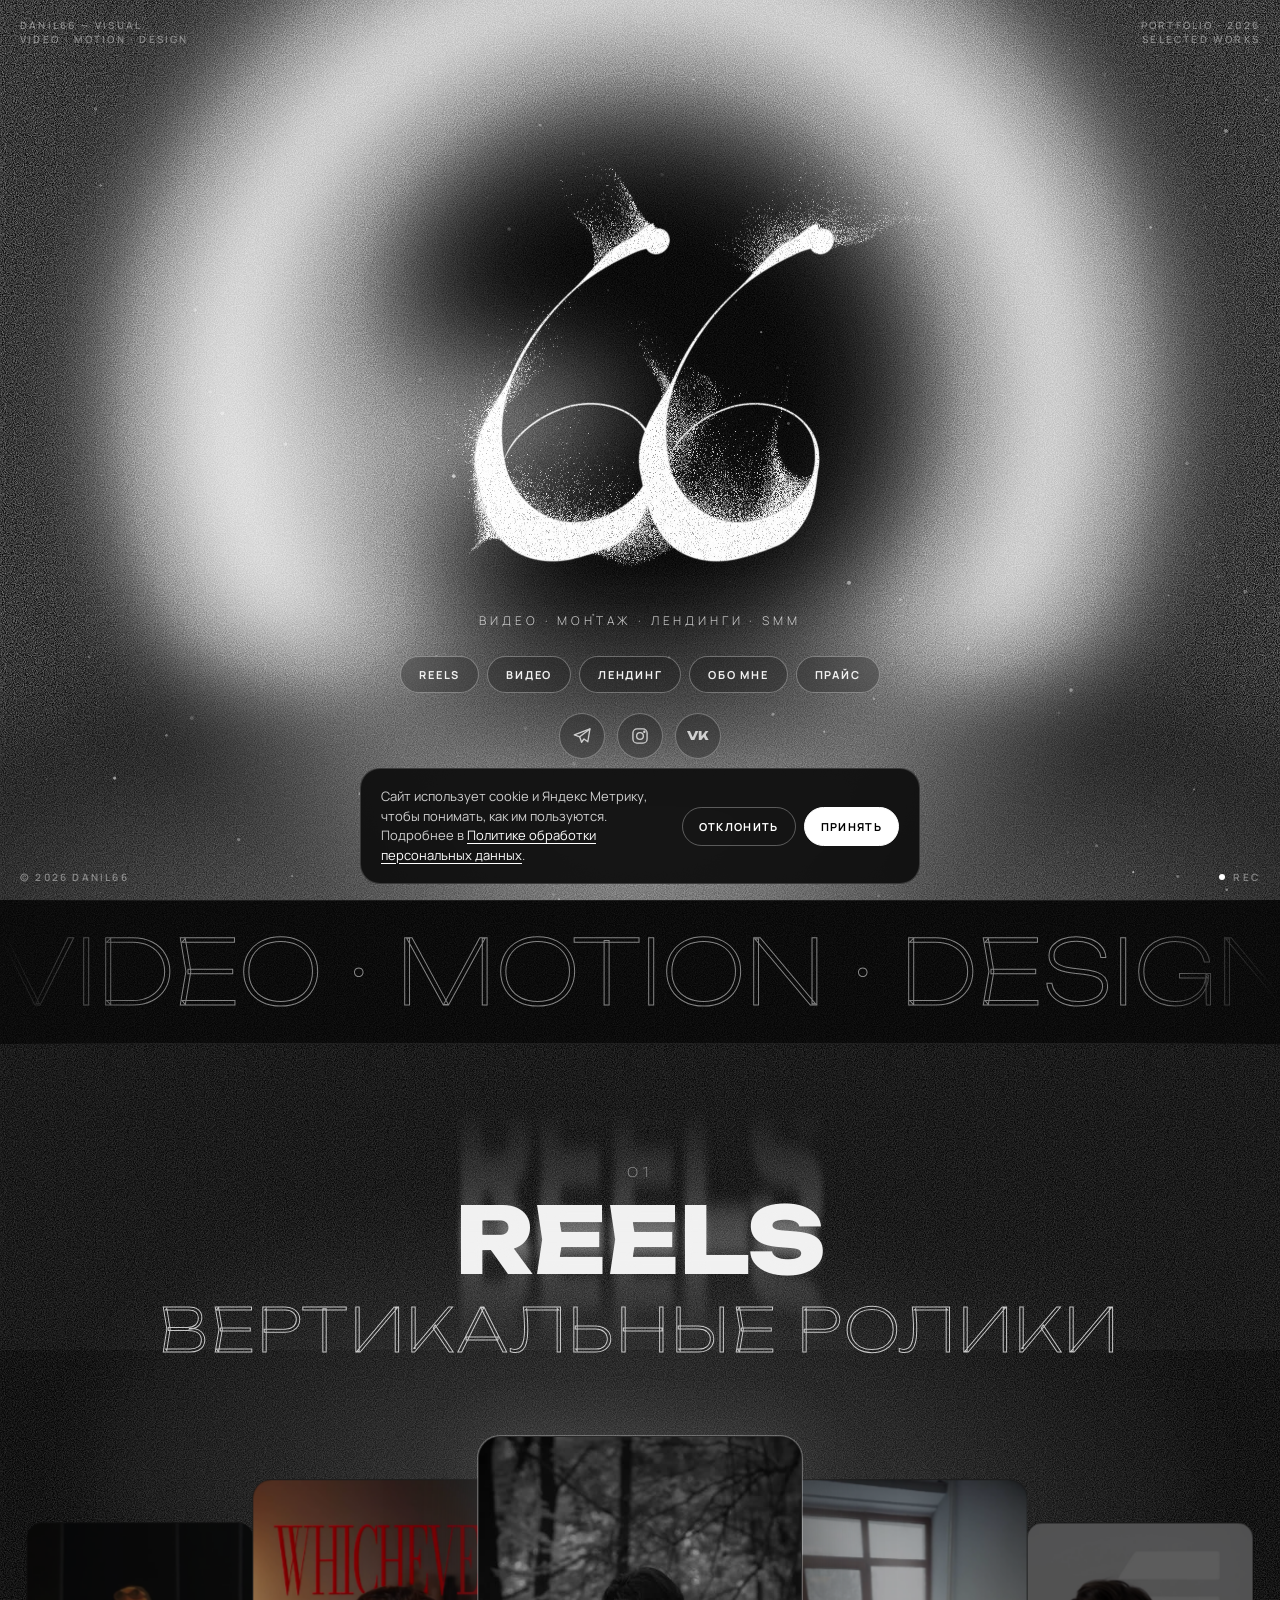
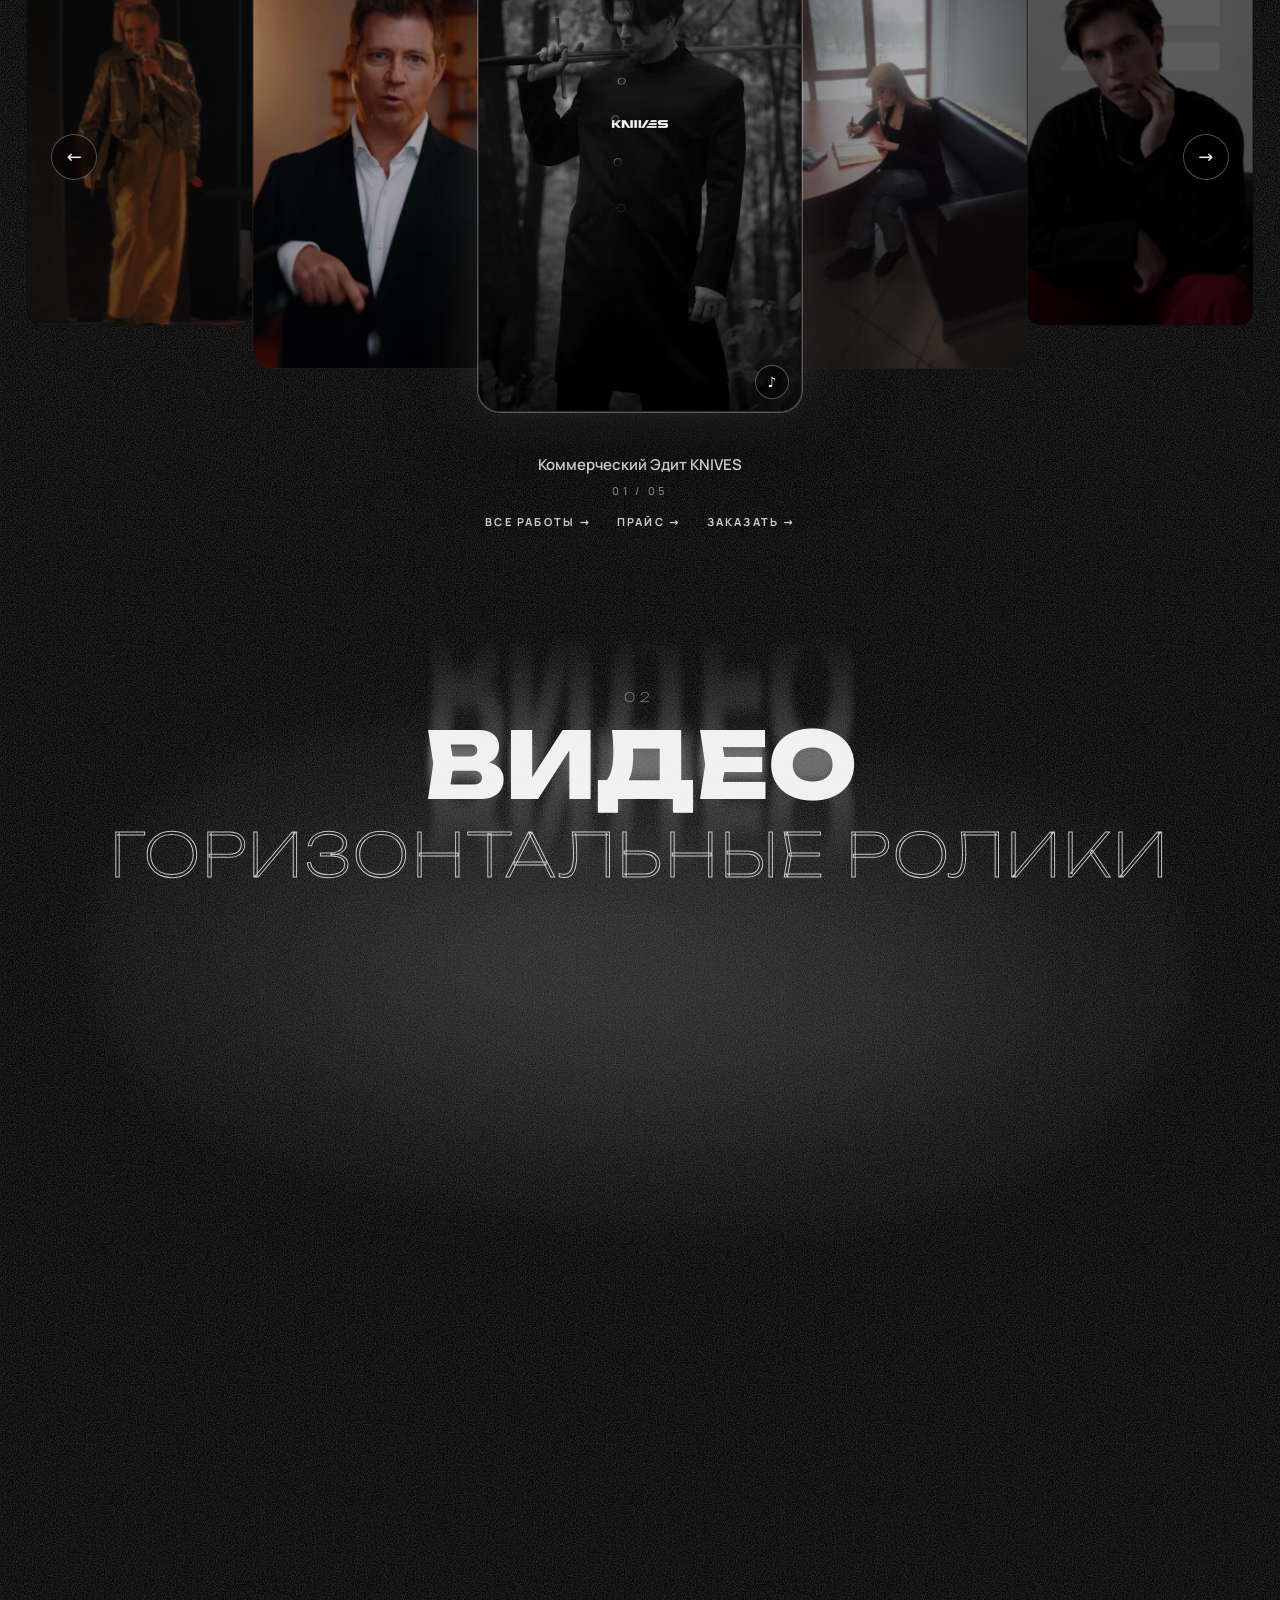
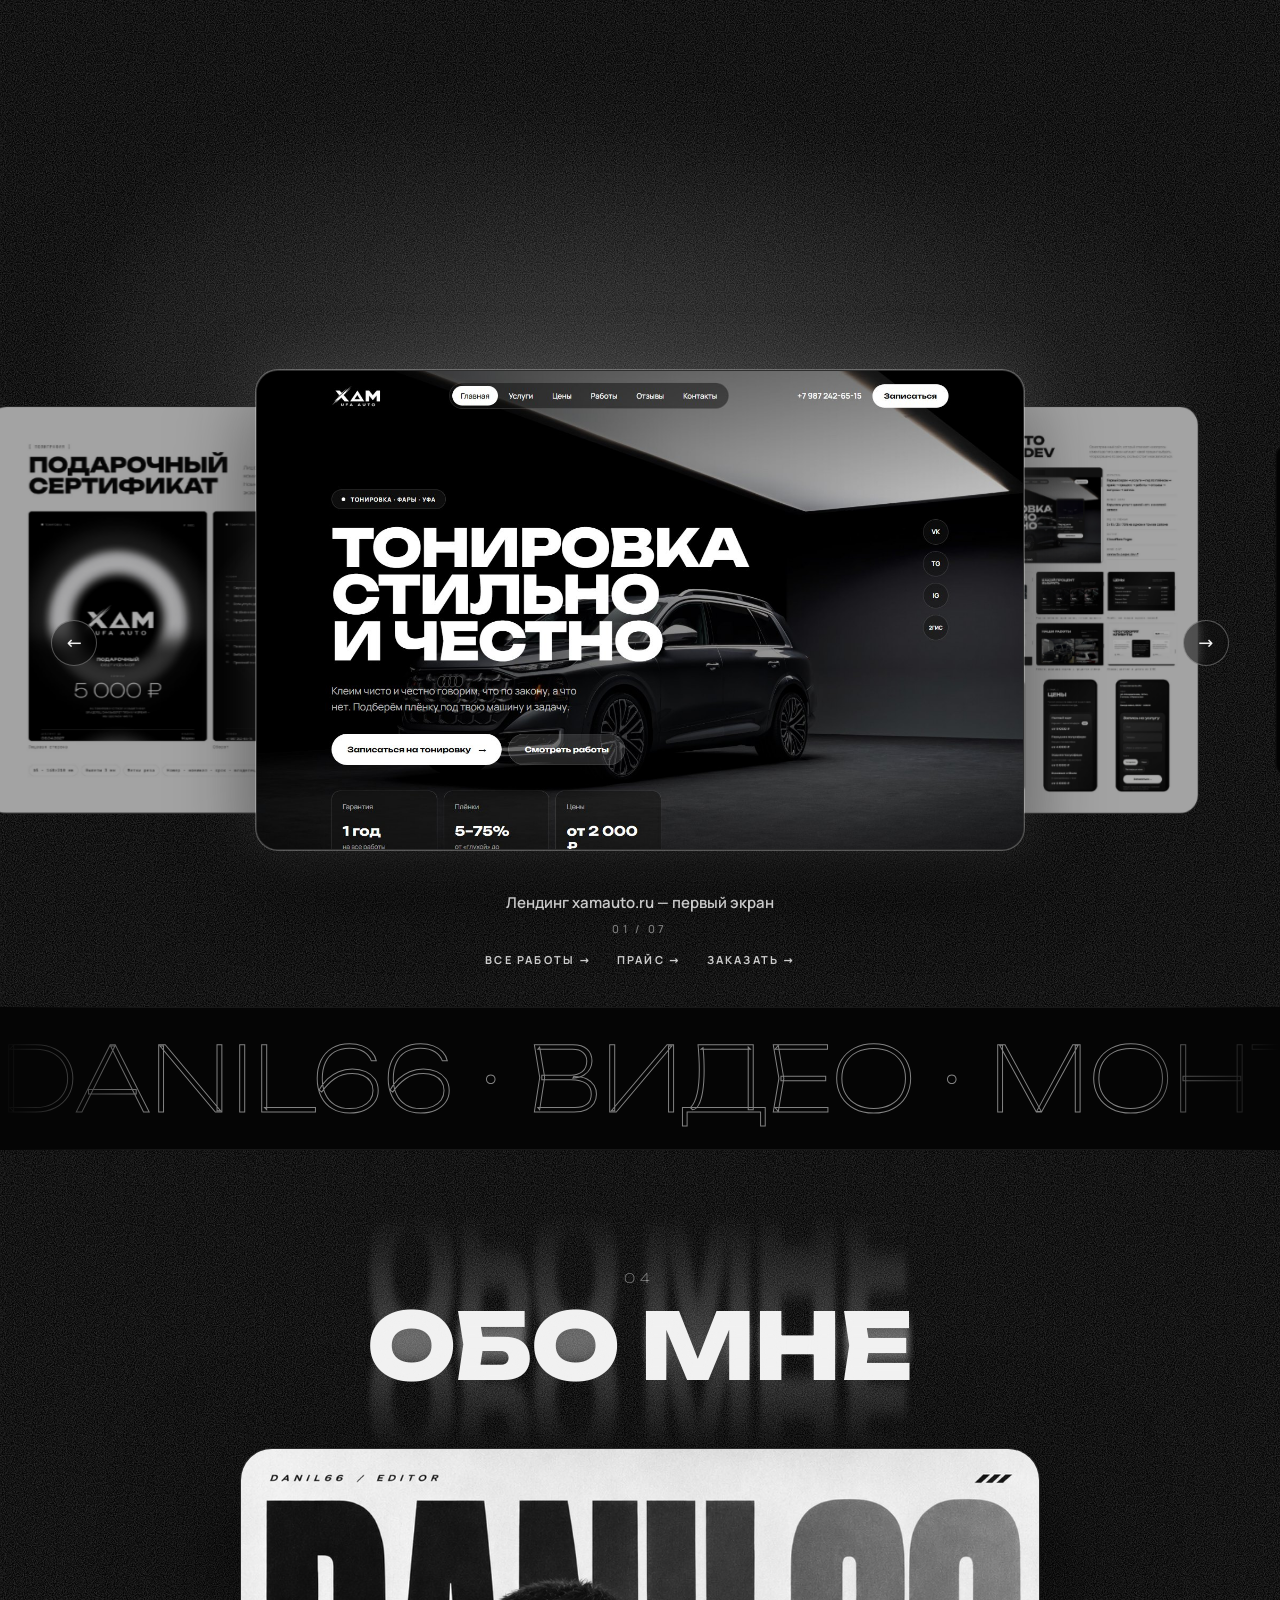
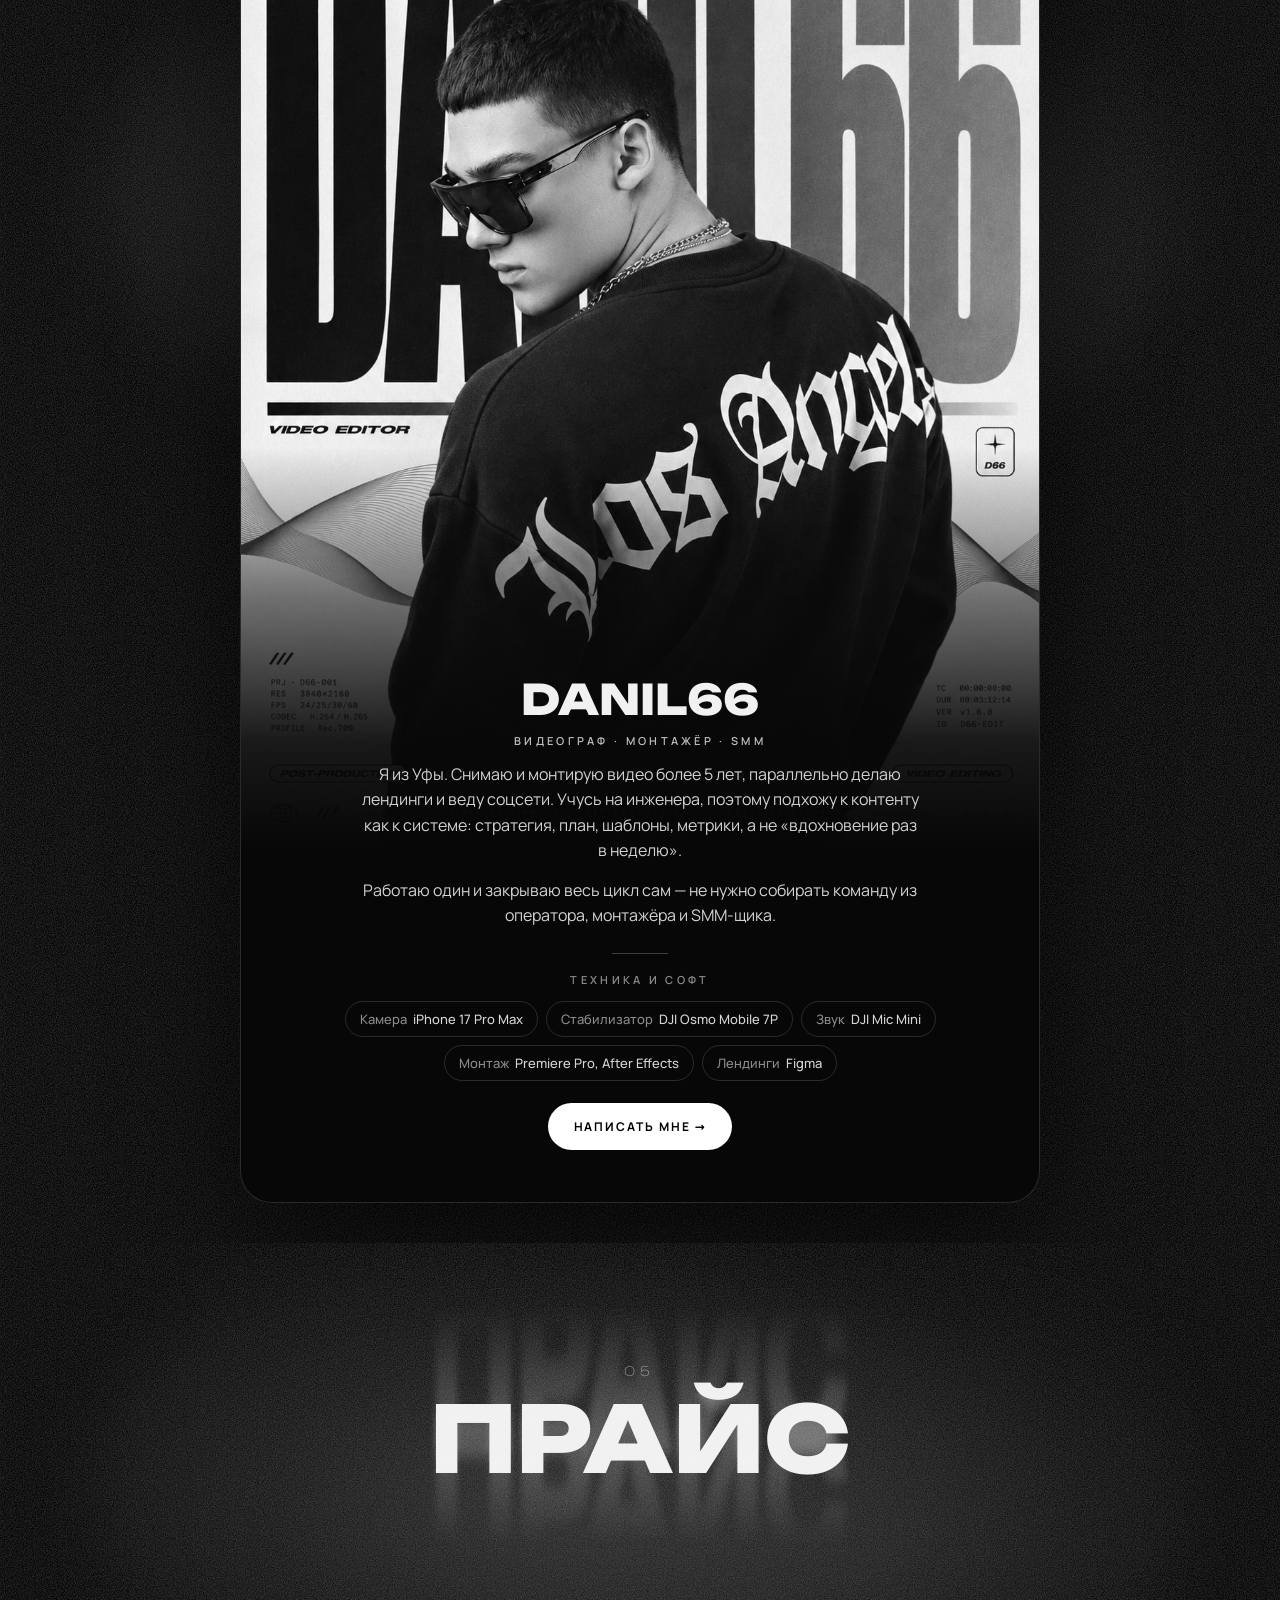
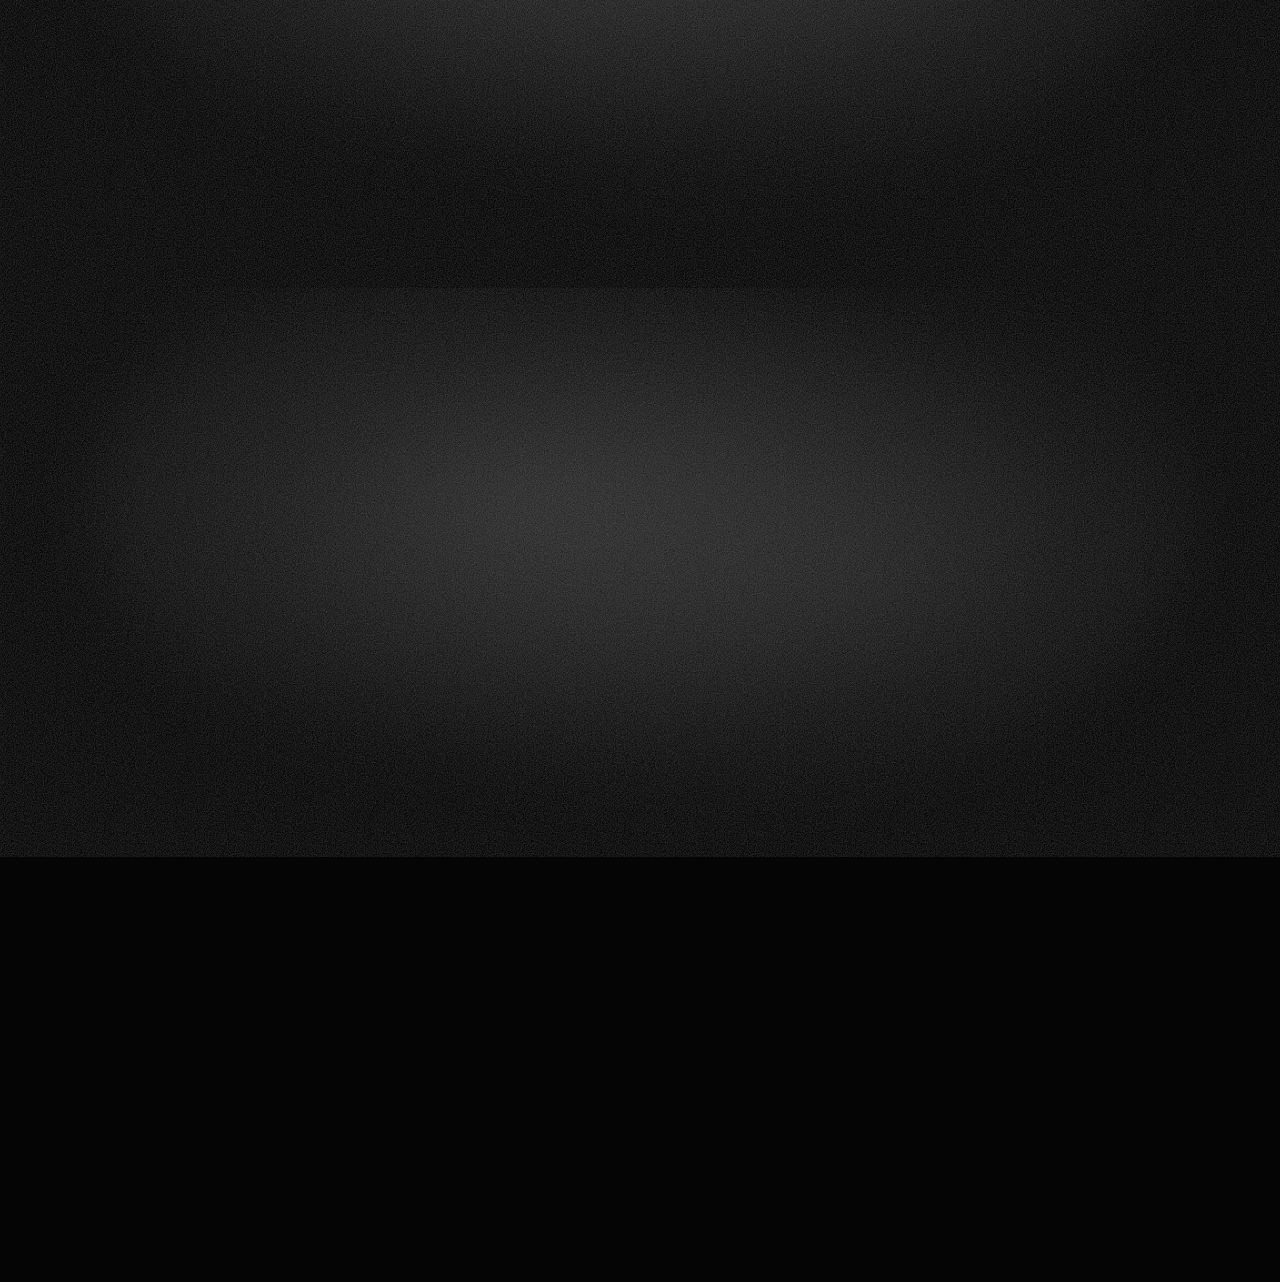
==== commit c5774beb: "Съёмка: без идеи и сценария; SMM: без отчёта Co-Authored-By: Claude Sonnet 5.5 <noreply@anthropic.co" ====
--- a/index.html
+++ b/index.html
@@ -124,7 +124,7 @@
         <div class="price" data-reveal style="--d:0ms"><h4>Reels</h4><div class="p"><small>от</small>1 500 ₽</div><p>Монтаж из ваших исходников, за ролик</p><button type="button" class="more" data-svc="montage">Подробнее →</button></div>
         <div class="price" data-reveal style="--d:90ms"><h4>Съёмка</h4><div class="p"><small>от</small>7 000 ₽</div><p>Выезд, съёмка и монтаж, пакет от 3-х роликов</p><button type="button" class="more" data-svc="shooting">Подробнее →</button></div>
         <div class="price" data-reveal style="--d:180ms"><h4>Лендинг</h4><div class="p"><small>от</small>15 000 ₽</div><p>Одностраничный сайт под ключ: структура, дизайн, запуск</p><button type="button" class="more" data-svc="design">Подробнее →</button></div>
-        <div class="price" data-reveal style="--d:270ms"><h4>SMM под ключ</h4><div class="p">Договорная</div><p>Стратегия, съёмка, монтаж, публикации, отчёт</p><button type="button" class="more" data-svc="smm">Подробнее →</button></div>
+        <div class="price" data-reveal style="--d:270ms"><h4>SMM под ключ</h4><div class="p">Договорная</div><p>Стратегия, съёмка, монтаж, публикации</p><button type="button" class="more" data-svc="smm">Подробнее →</button></div>
       </div>
       <div class="center" data-reveal><a class="btn" href="https://t.me/noirout" target="_blank" rel="noopener">Рассчитать под задачу →</a></div>
     </div>
@@ -161,10 +161,10 @@
       <div class="svc-media row"><div class="svc-m vert" style="--r:0.5625"><video src="/kenvforestdemo.mp4?v=f12c9680" poster="/static/media/other/knives-forest-demo.jpg?v=3834f030" muted loop playsinline preload="none"></video></div><div class="svc-m vert" style="--r:0.5625"><video src="/static/media/other/reel-knives-2.mp4?v=c034d30d" poster="/static/media/other/reel-knives-2.jpg?v=6b981bdd" muted loop playsinline preload="none"></video></div><div class="svc-m vert" style="--r:0.5625"><video src="/static/media/other/reel-tour.mp4?v=8934b476" poster="/static/media/other/reel-tour.jpg?v=1037b94a" muted loop playsinline preload="none"></video></div></div>
       <h3>Съёмка</h3>
       <div class="svc-price"><small>от</small>7 000 ₽</div>
-      <p class="svc-lead">Приезжаю, снимаю и монтирую под ключ. Вам не нужно ничего готовить, кроме площадки и героев: идею, сценарий и съёмку беру на себя.</p>
-      <div class="svc-sep"></div>
-      <span class="svc-tag">Что входит в стоимость</span>
-      <div class="svc-grid"><div class="svc-i"><b>Идея и сценарий</b><p>Продумываю формат и сценарий ролика под вашу задачу.</p></div><div class="svc-i"><b>Выездная съёмка</b><p>Снимаю на месте: продукт, процесс, команду, «до/после».</p></div><div class="svc-i"><b>Кинематографичная картинка</b><p>Стабилизированная съёмка и красивые кадры продукта.</p></div><div class="svc-i"><b>Чистый звук</b><p>Петличный микрофон для интервью и «говорящей головы».</p></div><div class="svc-i"><b>Монтаж</b><p>Нарезка, цвет, титры и звук для каждого ролика из пакета.</p></div><div class="svc-i"><b>Пакет от 3-х роликов</b><p>За один выезд снимаю материал сразу на несколько роликов.</p></div></div>
+      <p class="svc-lead">Приезжаю, снимаю и монтирую под ключ. Вам не нужно ничего готовить, кроме площадки и героев: съёмку и монтаж беру на себя.</p>
+      <div class="svc-sep"></div>
+      <span class="svc-tag">Что входит в стоимость</span>
+      <div class="svc-grid"><div class="svc-i"><b>Выездная съёмка</b><p>Снимаю на месте: продукт, процесс, команду, «до/после».</p></div><div class="svc-i"><b>Кинематографичная картинка</b><p>Стабилизированная съёмка и красивые кадры продукта.</p></div><div class="svc-i"><b>Чистый звук</b><p>Петличный микрофон для интервью и «говорящей головы».</p></div><div class="svc-i"><b>Монтаж</b><p>Нарезка, цвет, титры и звук для каждого ролика из пакета.</p></div><div class="svc-i"><b>Пакет от 3-х роликов</b><p>За один выезд снимаю материал сразу на несколько роликов.</p></div></div>
       <a class="btn" href="https://t.me/noirout" target="_blank" rel="noopener">Обсудить в Telegram →</a>
     </div>
   </div>
@@ -190,7 +190,7 @@
       <p class="svc-lead">Веду соцсети бизнеса целиком: от стратегии и контент-плана до съёмки, публикаций и заявок. Один человек вместо команды.</p>
       <div class="svc-sep"></div>
       <span class="svc-tag">Что входит в стоимость</span>
-      <div class="svc-grid"><div class="svc-i"><b>Стратегия</b><p>Позиционирование, УТП, аудитория, её боли и возражения.</p></div><div class="svc-i"><b>Контент-план</b><p>Рубрикатор, банк идей и хуков, сценарии Reels.</p></div><div class="svc-i"><b>Упаковка профиля</b><p>Шапка, хайлайты, закрепы, обложки.</p></div><div class="svc-i"><b>Съёмка и публикации</b><p>Reels, посты и ежедневные сторис с вовлечением.</p></div><div class="svc-i"><b>Воронка заявок</b><p>Кодовое слово, шаблоны ответов, запись, отзыв.</p></div><div class="svc-i"><b>Отчёт</b><p>Еженедельная аналитика и отчёт владельцу.</p></div></div>
+      <div class="svc-grid"><div class="svc-i"><b>Стратегия</b><p>Позиционирование, УТП, аудитория, её боли и возражения.</p></div><div class="svc-i"><b>Контент-план</b><p>Рубрикатор, банк идей и хуков, сценарии Reels.</p></div><div class="svc-i"><b>Упаковка профиля</b><p>Шапка, хайлайты, закрепы, обложки.</p></div><div class="svc-i"><b>Съёмка и публикации</b><p>Reels, посты и ежедневные сторис с вовлечением.</p></div><div class="svc-i"><b>Воронка заявок</b><p>Кодовое слово, шаблоны ответов, запись, отзыв.</p></div></div>
       <a class="btn" href="https://t.me/noirout" target="_blank" rel="noopener">Обсудить в Telegram →</a>
     </div>
   </div>
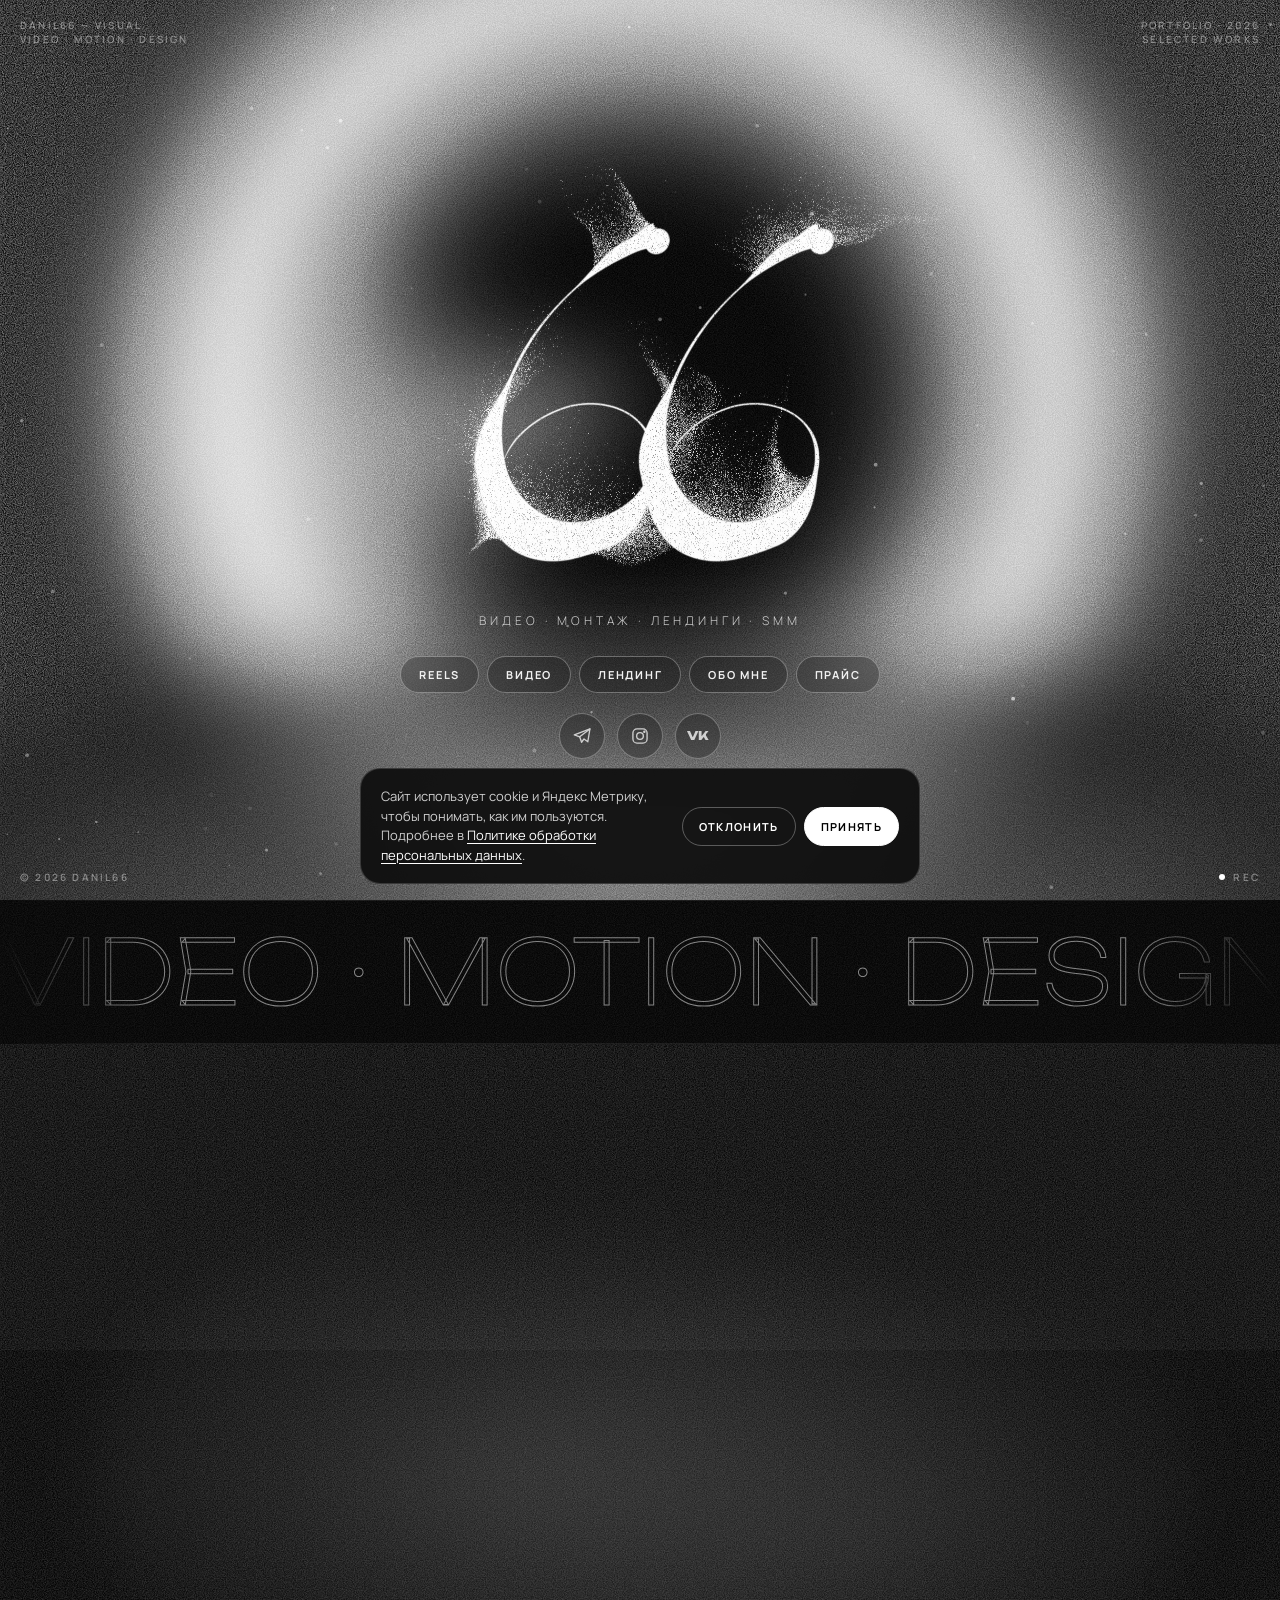
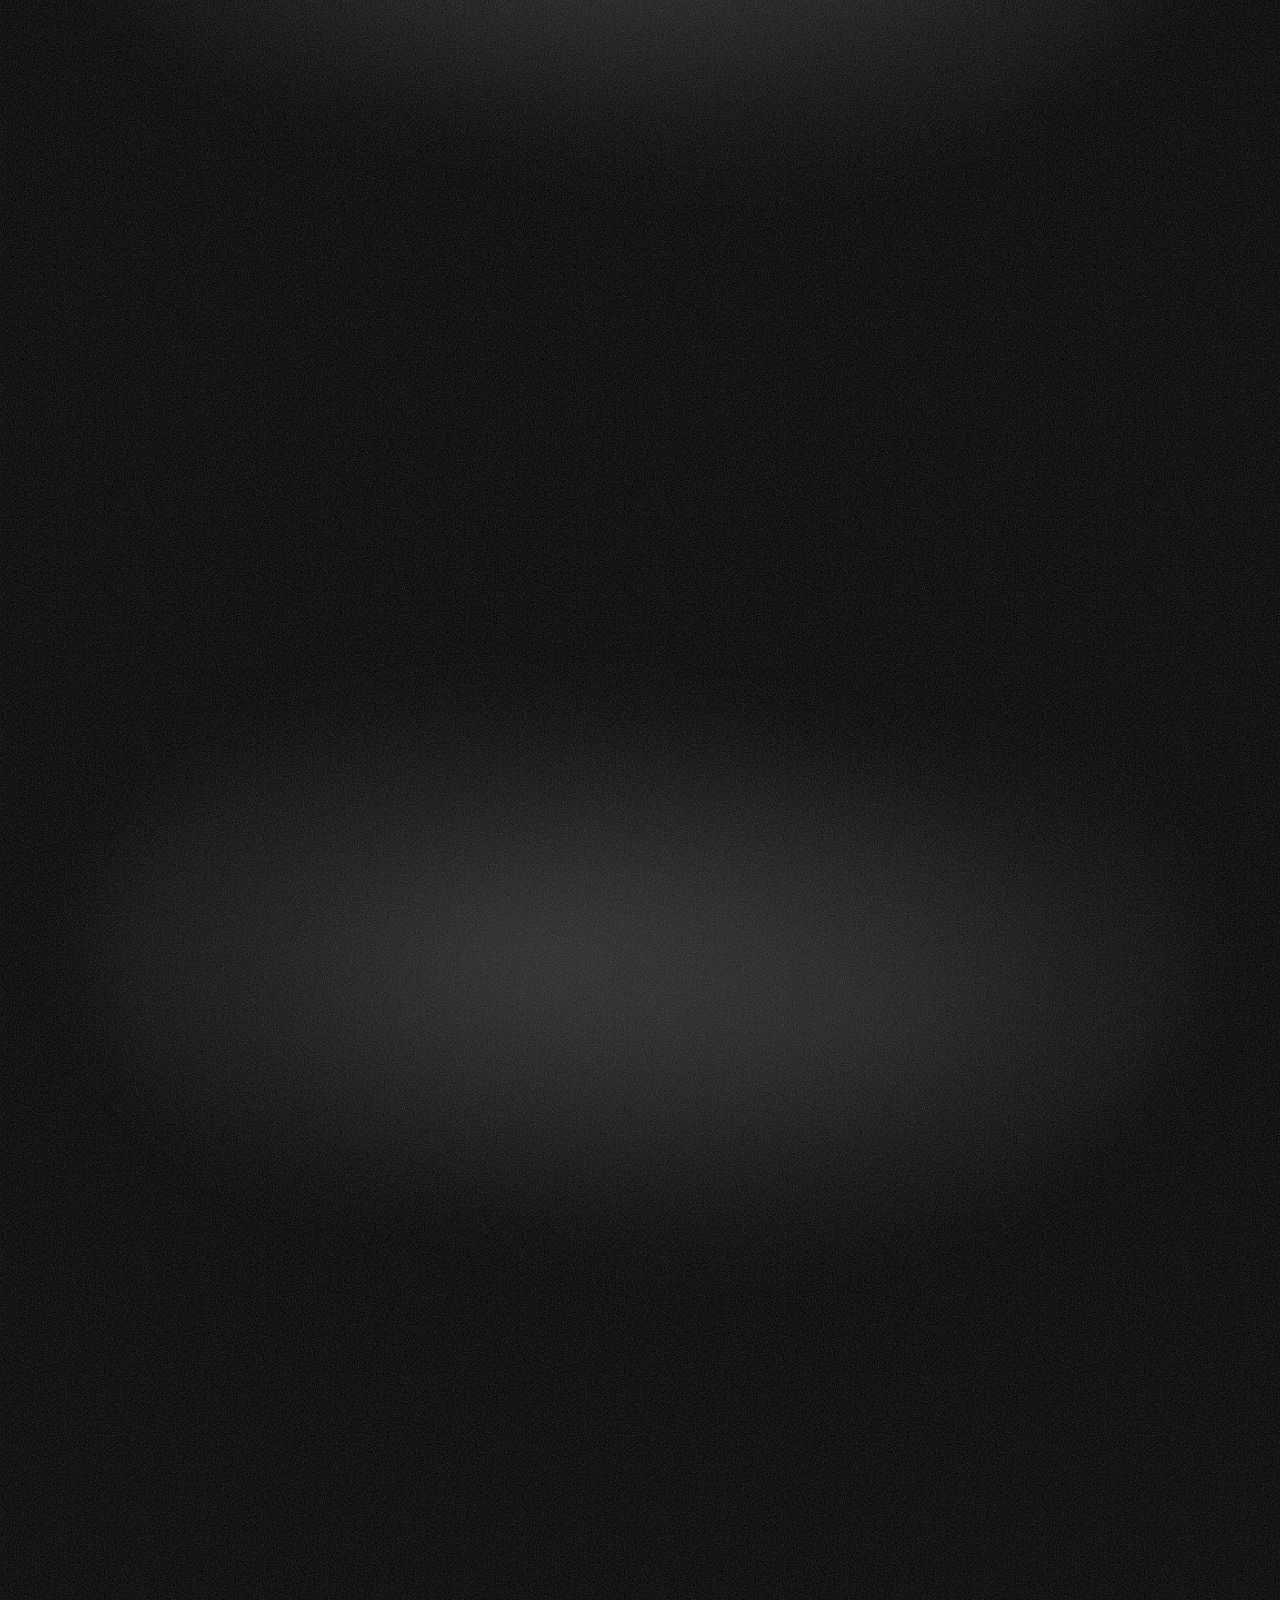
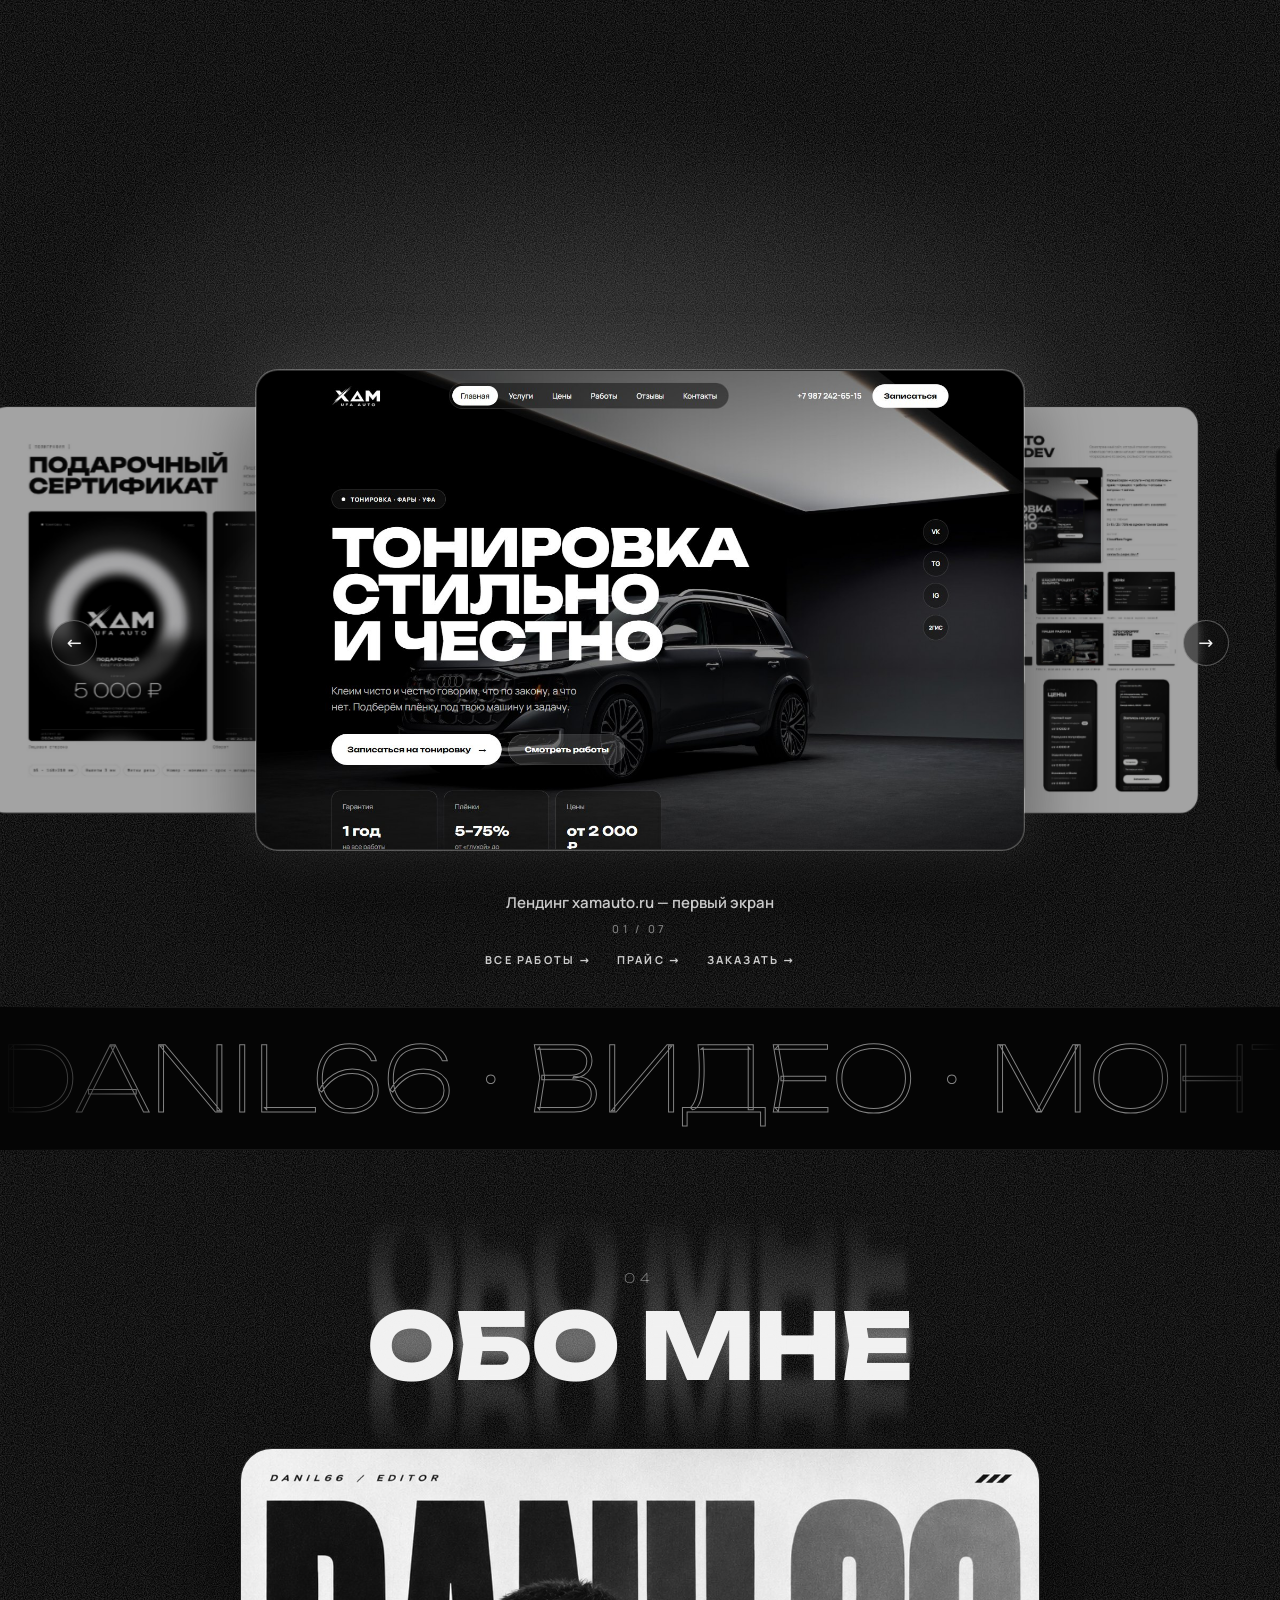
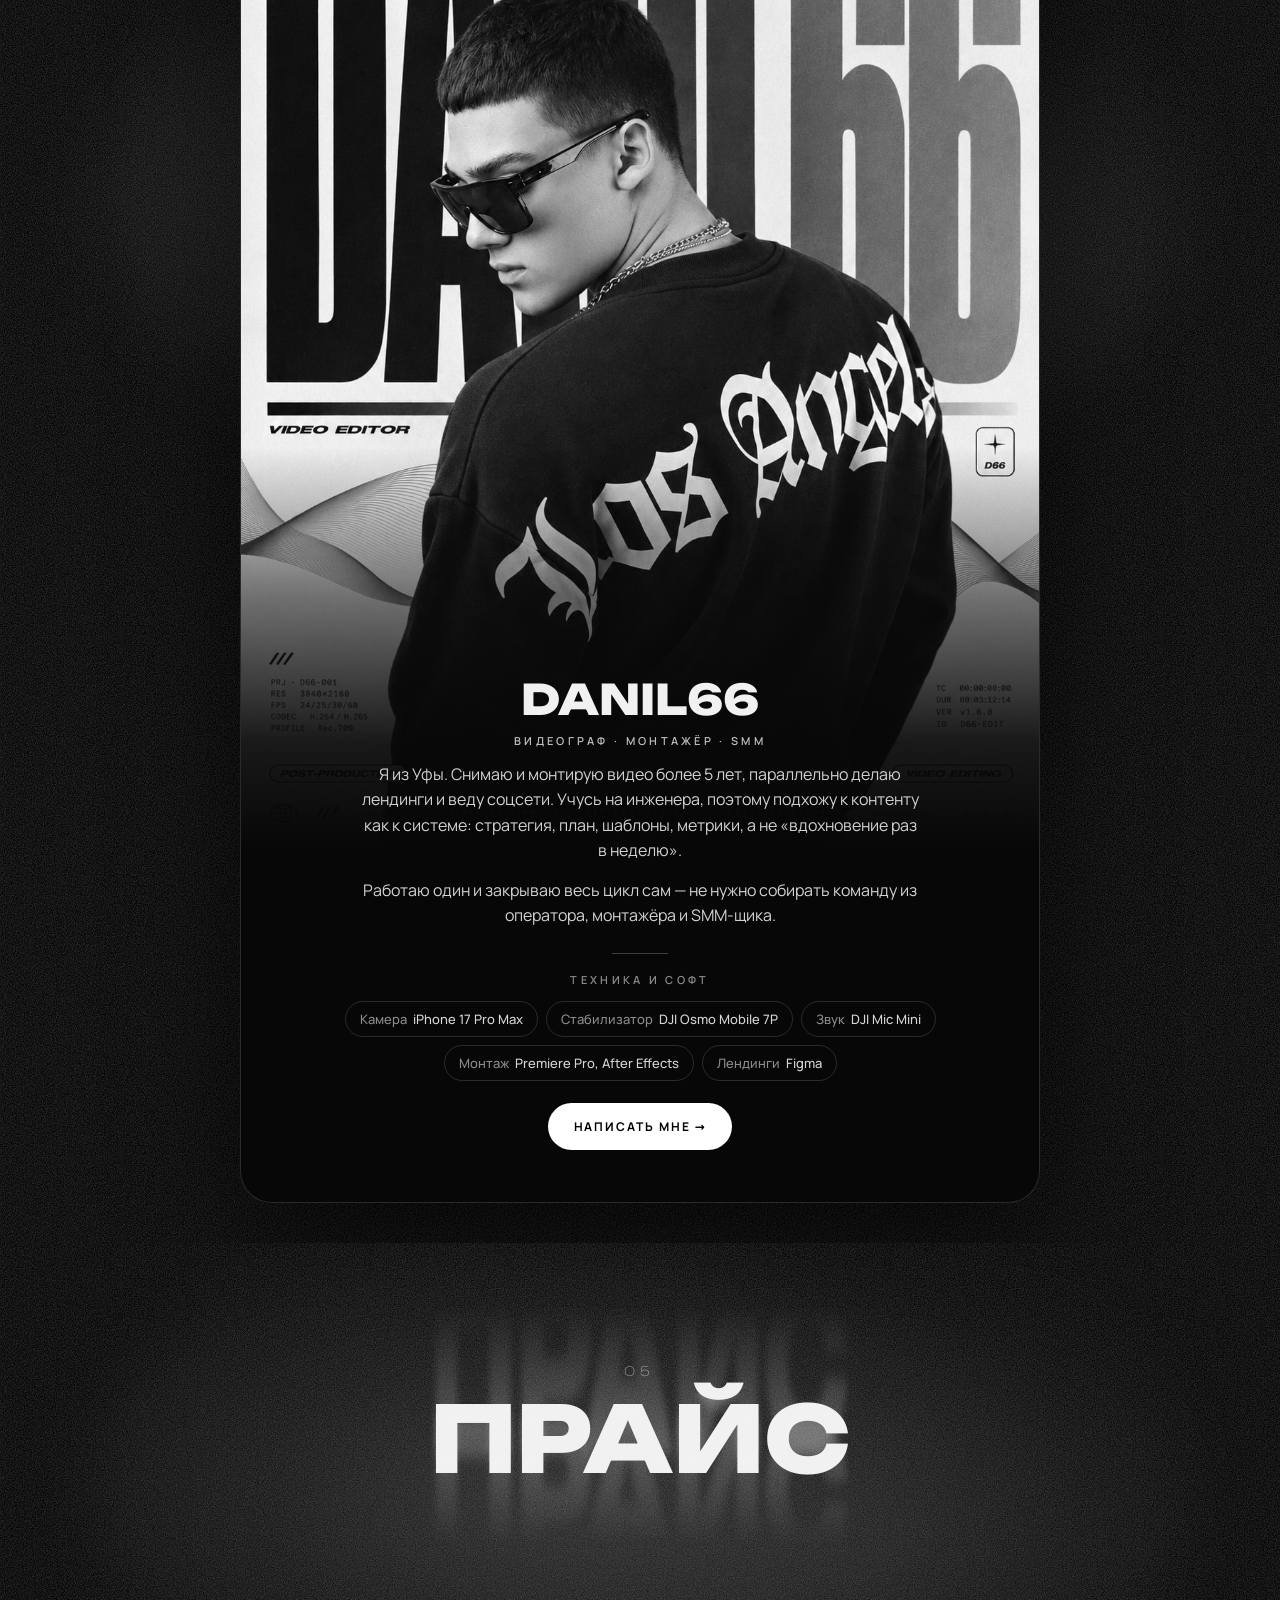
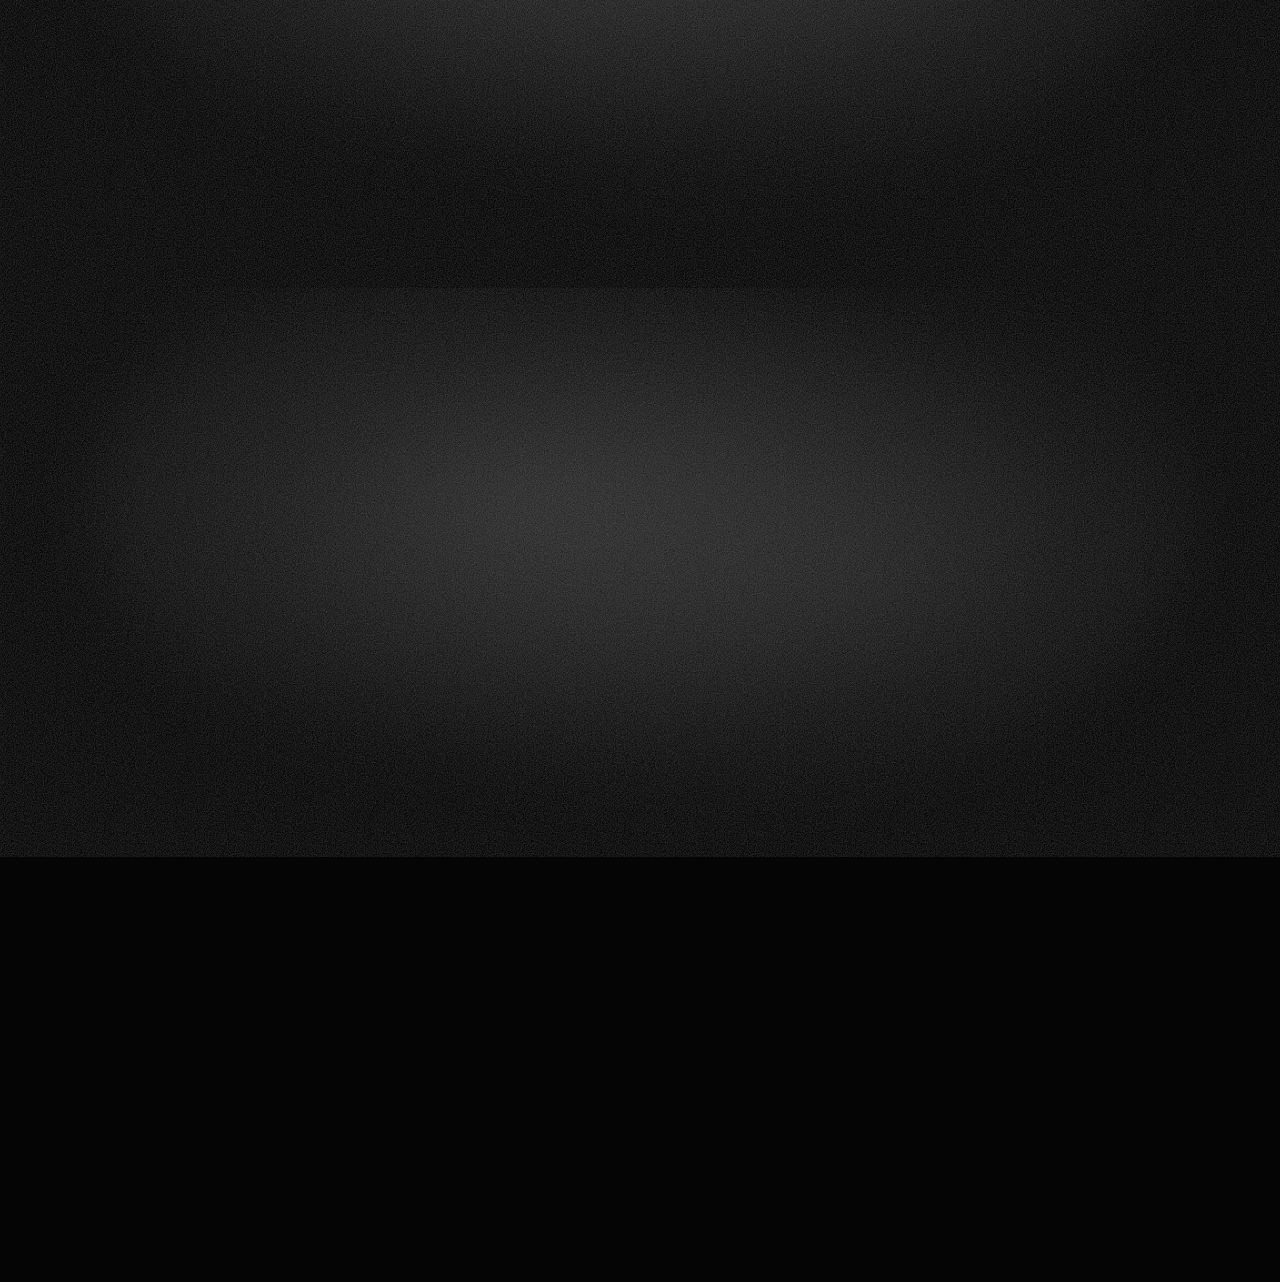
==== commit 5d051e37: "Услуги: по 6 пунктов в Съёмке и SMM Co-Authored-By: Claude Sonnet 5.5 <noreply@anthropic.com> Claude" ====
--- a/index.html
+++ b/index.html
@@ -164,7 +164,7 @@
       <p class="svc-lead">Приезжаю, снимаю и монтирую под ключ. Вам не нужно ничего готовить, кроме площадки и героев: съёмку и монтаж беру на себя.</p>
       <div class="svc-sep"></div>
       <span class="svc-tag">Что входит в стоимость</span>
-      <div class="svc-grid"><div class="svc-i"><b>Выездная съёмка</b><p>Снимаю на месте: продукт, процесс, команду, «до/после».</p></div><div class="svc-i"><b>Кинематографичная картинка</b><p>Стабилизированная съёмка и красивые кадры продукта.</p></div><div class="svc-i"><b>Чистый звук</b><p>Петличный микрофон для интервью и «говорящей головы».</p></div><div class="svc-i"><b>Монтаж</b><p>Нарезка, цвет, титры и звук для каждого ролика из пакета.</p></div><div class="svc-i"><b>Пакет от 3-х роликов</b><p>За один выезд снимаю материал сразу на несколько роликов.</p></div></div>
+      <div class="svc-grid"><div class="svc-i"><b>Выездная съёмка</b><p>Снимаю на месте: продукт, процесс, команду, «до/после».</p></div><div class="svc-i"><b>Свет и локация</b><p>Помогаю выбрать место и выставить свет, чтобы кадр выглядел дорого.</p></div><div class="svc-i"><b>Кинематографичная картинка</b><p>Стабилизированная съёмка и красивые кадры продукта.</p></div><div class="svc-i"><b>Чистый звук</b><p>Петличный микрофон для интервью и «говорящей головы».</p></div><div class="svc-i"><b>Монтаж</b><p>Нарезка, цвет, титры и звук для каждого ролика из пакета.</p></div><div class="svc-i"><b>Пакет от 3-х роликов</b><p>За один выезд снимаю материал сразу на несколько роликов.</p></div></div>
       <a class="btn" href="https://t.me/noirout" target="_blank" rel="noopener">Обсудить в Telegram →</a>
     </div>
   </div>
@@ -190,7 +190,7 @@
       <p class="svc-lead">Веду соцсети бизнеса целиком: от стратегии и контент-плана до съёмки, публикаций и заявок. Один человек вместо команды.</p>
       <div class="svc-sep"></div>
       <span class="svc-tag">Что входит в стоимость</span>
-      <div class="svc-grid"><div class="svc-i"><b>Стратегия</b><p>Позиционирование, УТП, аудитория, её боли и возражения.</p></div><div class="svc-i"><b>Контент-план</b><p>Рубрикатор, банк идей и хуков, сценарии Reels.</p></div><div class="svc-i"><b>Упаковка профиля</b><p>Шапка, хайлайты, закрепы, обложки.</p></div><div class="svc-i"><b>Съёмка и публикации</b><p>Reels, посты и ежедневные сторис с вовлечением.</p></div><div class="svc-i"><b>Воронка заявок</b><p>Кодовое слово, шаблоны ответов, запись, отзыв.</p></div></div>
+      <div class="svc-grid"><div class="svc-i"><b>Стратегия</b><p>Позиционирование, УТП, аудитория, её боли и возражения.</p></div><div class="svc-i"><b>Контент-план</b><p>Рубрикатор, банк идей и хуков, сценарии Reels.</p></div><div class="svc-i"><b>Упаковка профиля</b><p>Шапка, хайлайты, закрепы, обложки.</p></div><div class="svc-i"><b>Съёмка и публикации</b><p>Reels, посты и ежедневные сторис с вовлечением.</p></div><div class="svc-i"><b>Воронка заявок</b><p>Кодовое слово, шаблоны ответов, запись, отзыв.</p></div><div class="svc-i"><b>Работа с аудиторией</b><p>Ответы в комментариях и директе, вовлечение подписчиков.</p></div></div>
       <a class="btn" href="https://t.me/noirout" target="_blank" rel="noopener">Обсудить в Telegram →</a>
     </div>
   </div>
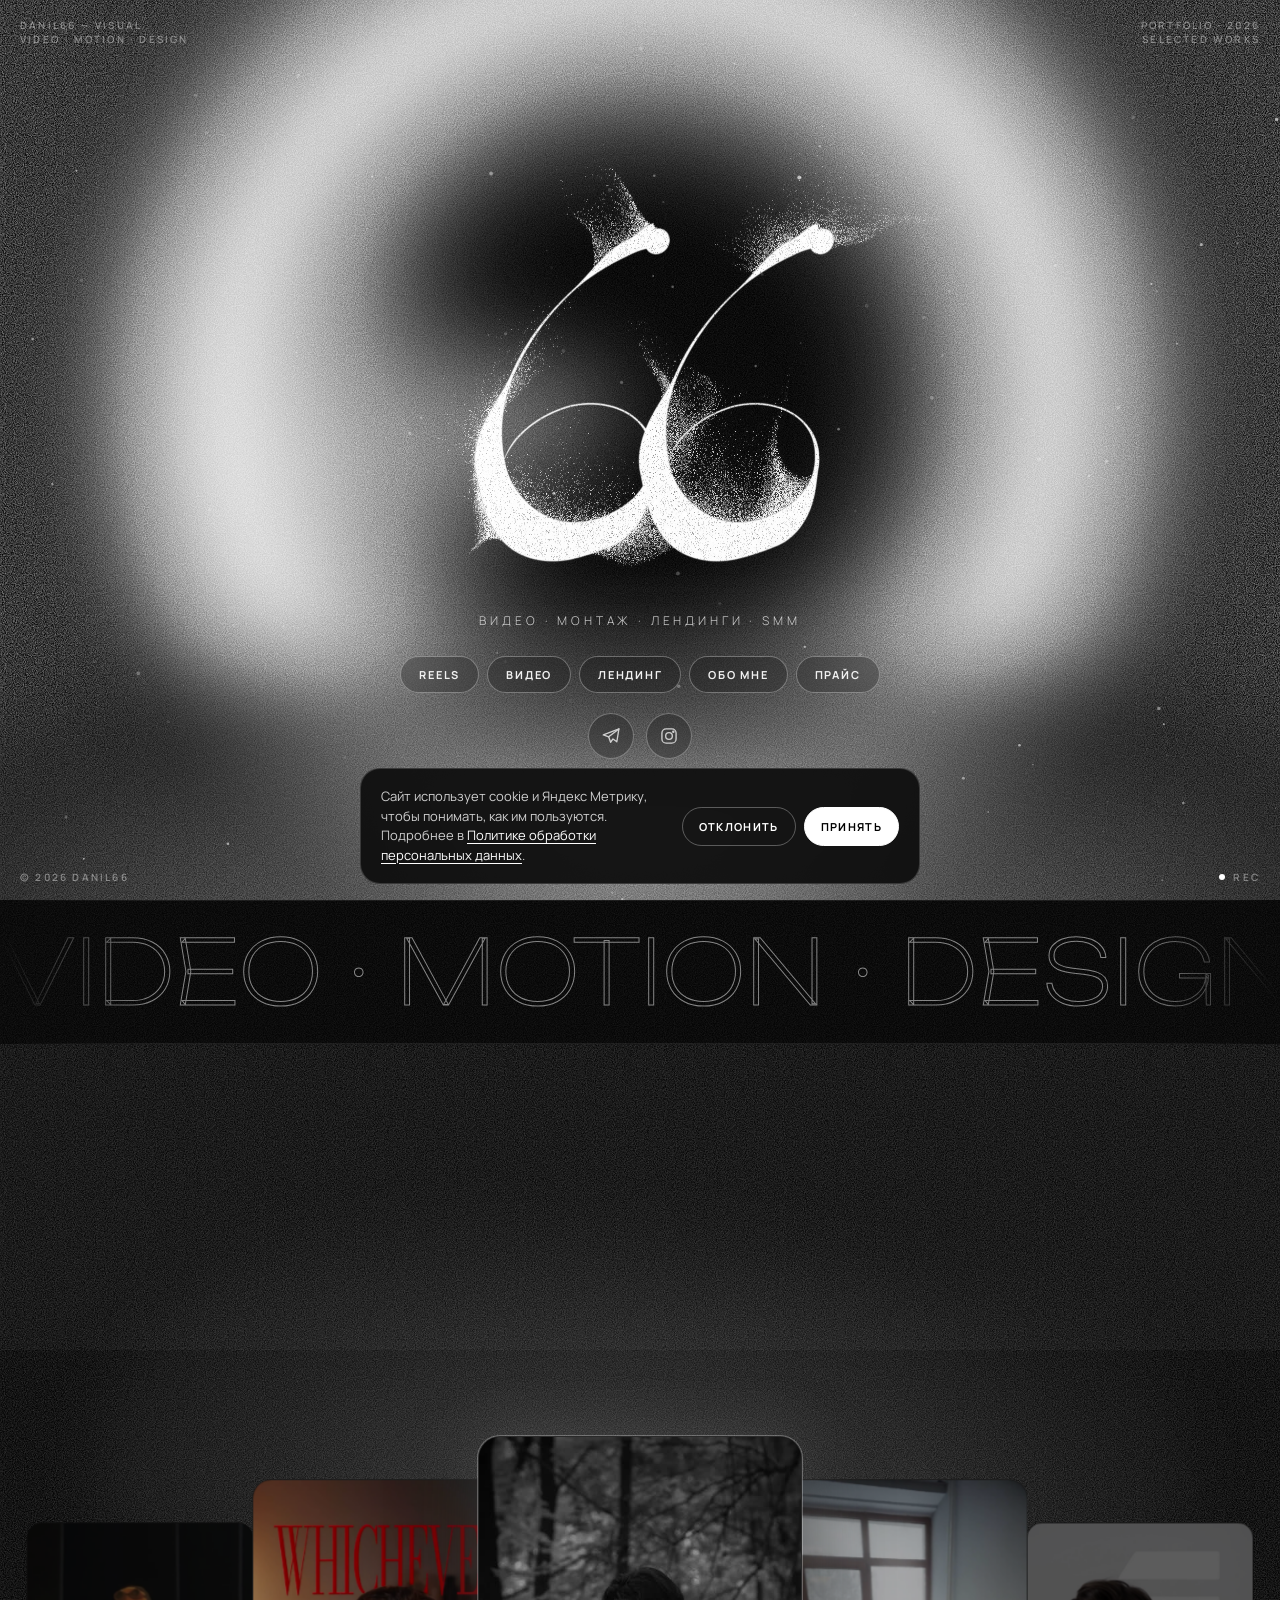
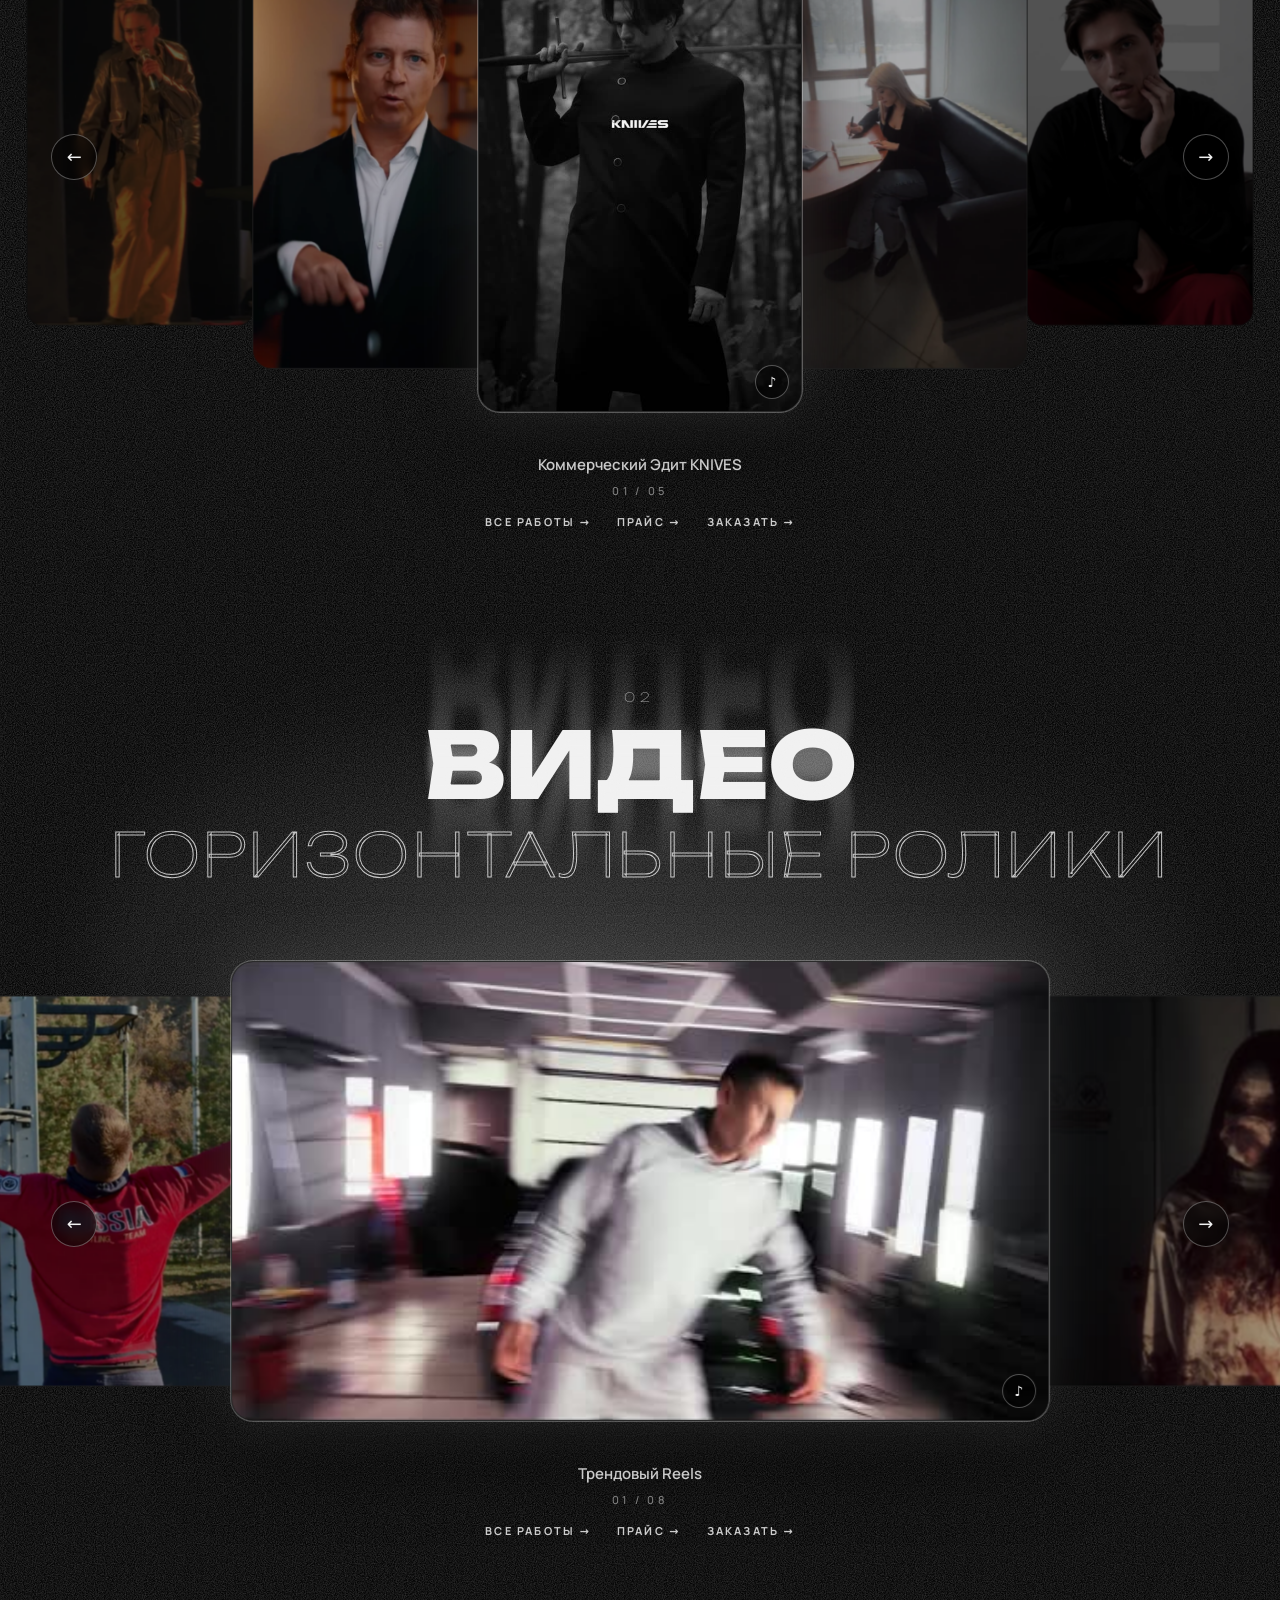
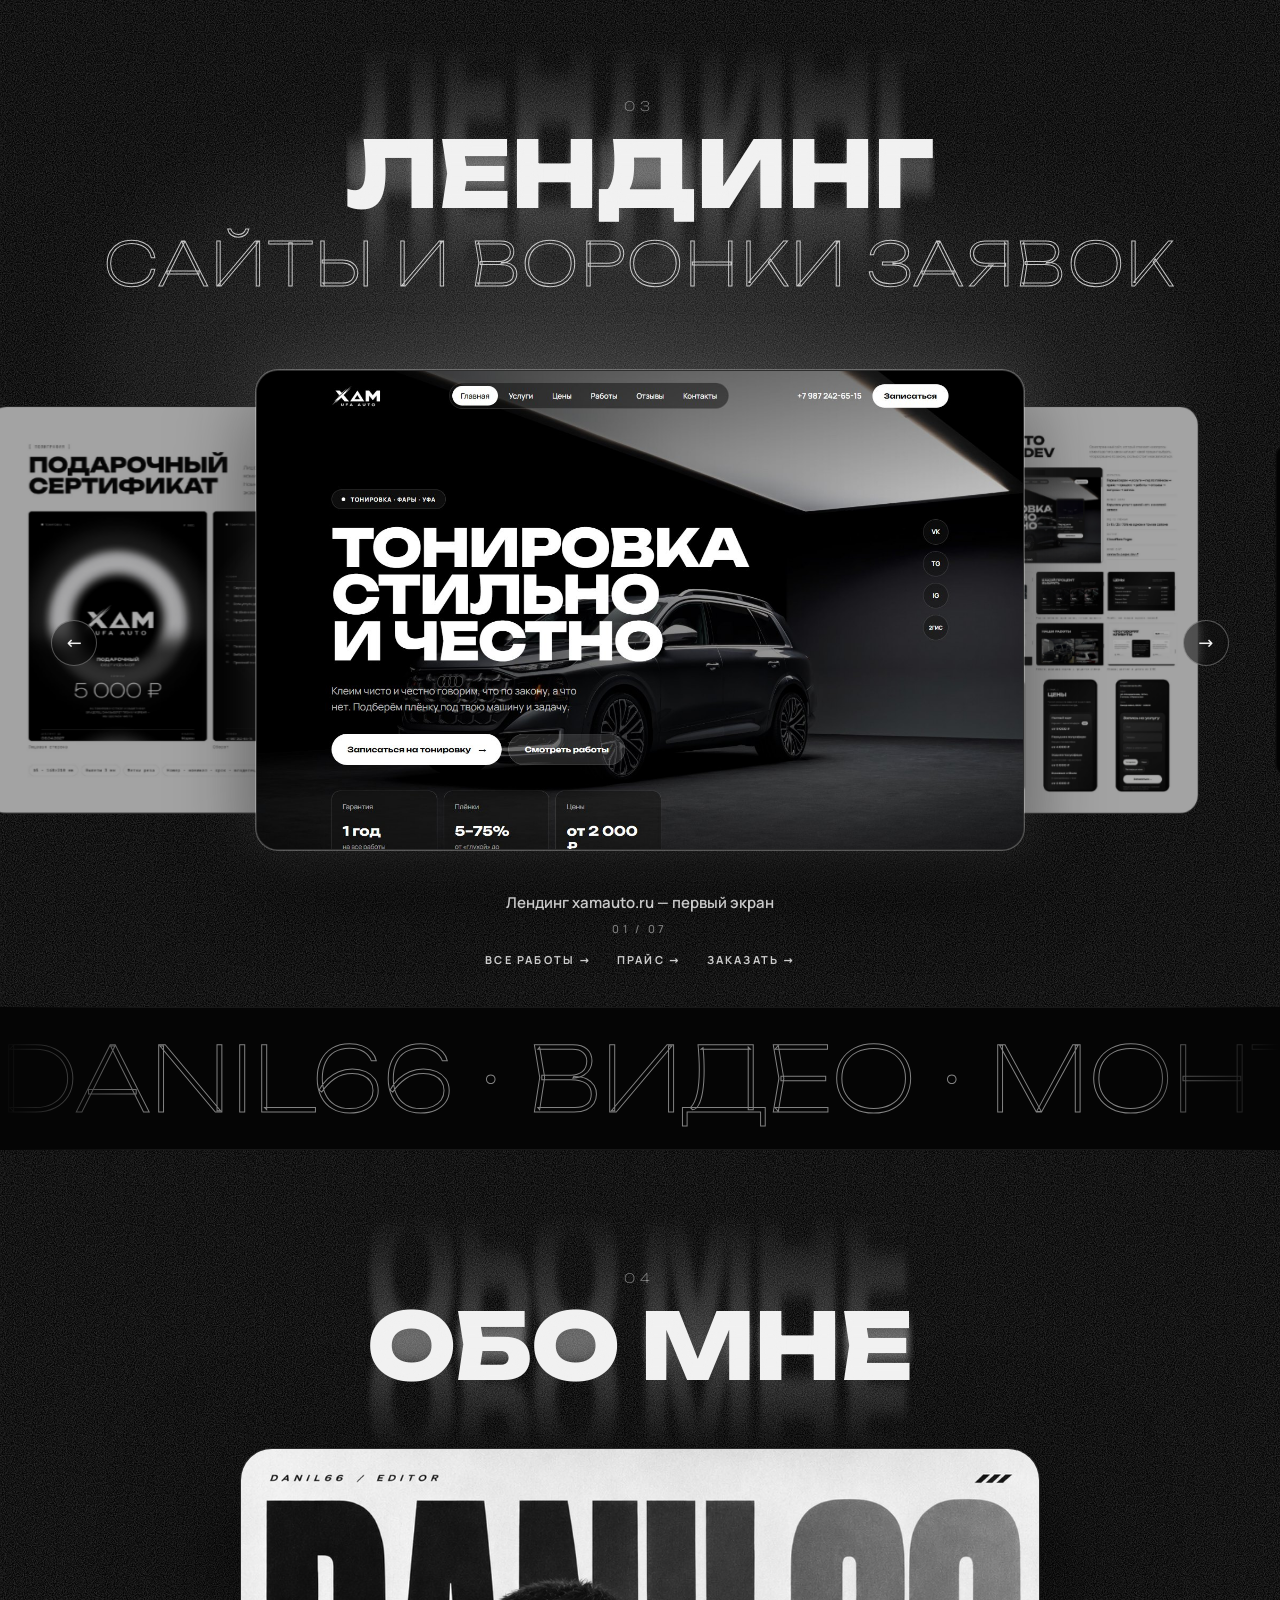
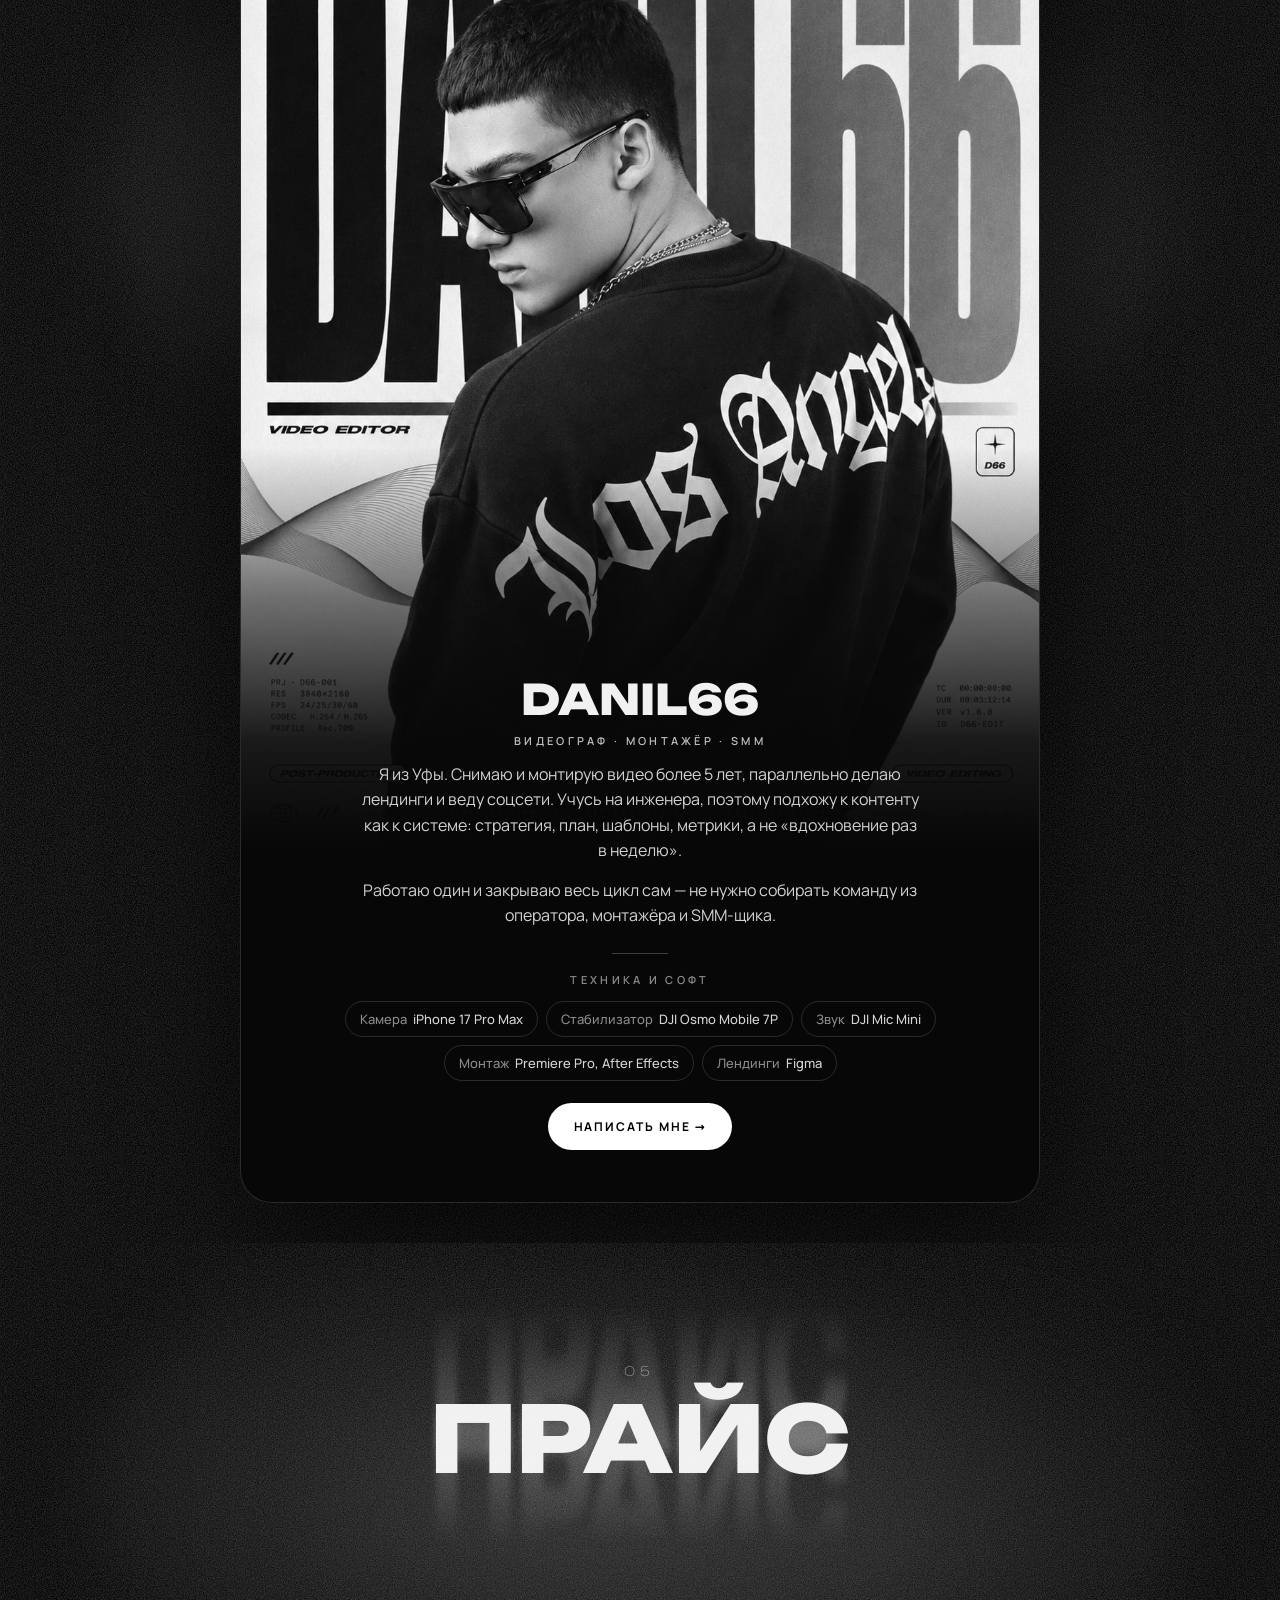
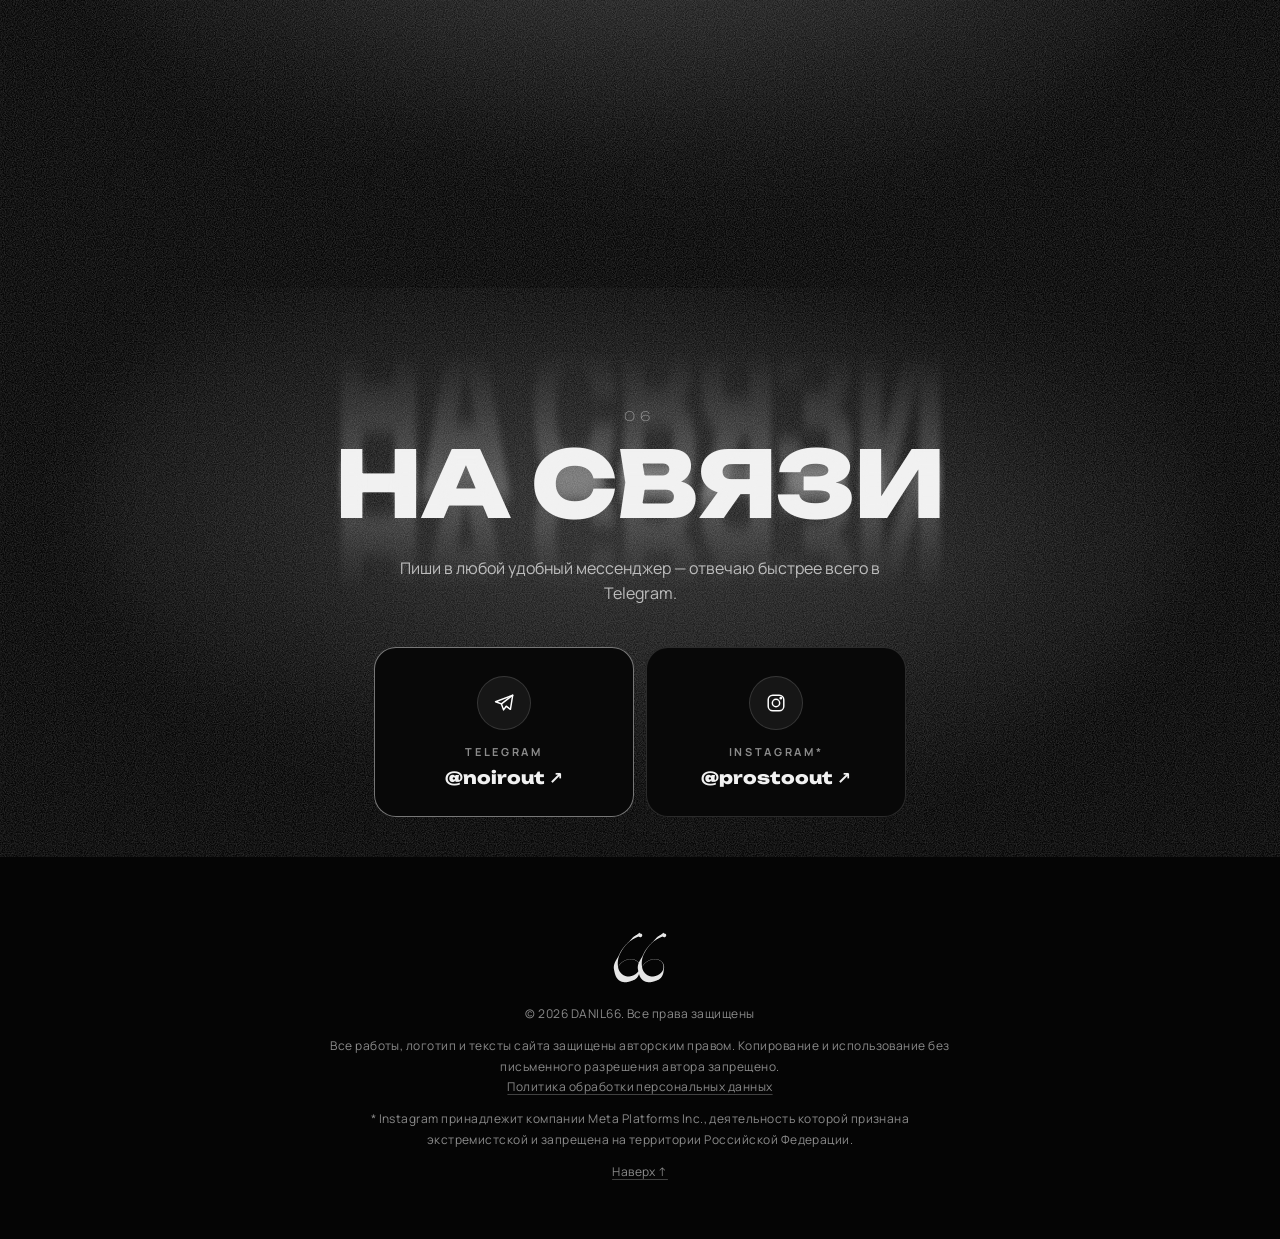
==== commit 5e1efab4: "Убрать ВКонтакте с сайта Co-Authored-By: Claude Sonnet 5.5 <noreply@anthropic.com> Claude-Session: h" ====
--- a/index.html
+++ b/index.html
@@ -14,9 +14,9 @@
   <meta name="theme-color" content="#050505">
   <link rel="icon" href="brand/favicon.svg" type="image/svg+xml">
   <link rel="preload" href="fonts/unbounded-latin.woff2" as="font" type="font/woff2" crossorigin>
-  <link rel="stylesheet" href="/style.css?v=dba43878">
+  <link rel="stylesheet" href="/style.css?v=97a4ad9d">
   <script src="/consent.js?v=8b8f7968" defer></script>
-  <script type="application/ld+json">{"@context":"https://schema.org","@type":"ProfessionalService","name":"DANIL66","alternateName":"Данил — видео, монтаж, лендинги, SMM","url":"https://portfolio-danil.ru/","image":"https://portfolio-danil.ru/brand/66-smoke-on-black.png","description":"Видеосъёмка, монтаж Reels, лендинги и SMM для бизнеса в Уфе.","areaServed":{"@type":"City","name":"Уфа"},"address":{"@type":"PostalAddress","addressLocality":"Уфа","addressCountry":"RU"},"priceRange":"от 1 500 ₽","sameAs":["https://t.me/noirout","https://vk.ru/prostout"],"knowsAbout":["Видеосъёмка","Монтаж видео","Reels","Моушн-дизайн","Лендинги","SMM"]}</script>
+  <script type="application/ld+json">{"@context":"https://schema.org","@type":"ProfessionalService","name":"DANIL66","alternateName":"Данил — видео, монтаж, лендинги, SMM","url":"https://portfolio-danil.ru/","image":"https://portfolio-danil.ru/brand/66-smoke-on-black.png","description":"Видеосъёмка, монтаж Reels, лендинги и SMM для бизнеса в Уфе.","areaServed":{"@type":"City","name":"Уфа"},"address":{"@type":"PostalAddress","addressLocality":"Уфа","addressCountry":"RU"},"priceRange":"от 1 500 ₽","sameAs":["https://t.me/noirout"],"knowsAbout":["Видеосъёмка","Монтаж видео","Reels","Моушн-дизайн","Лендинги","SMM"]}</script>
 </head>
 <body>
 
@@ -36,7 +36,7 @@
       <nav class="pills" aria-label="Разделы">
         <a class="pill" href="/reels/">Reels</a><a class="pill" href="/video/">Видео</a><a class="pill" href="/design/">Лендинг</a><a class="pill" href="#about">Обо мне</a><a class="pill" href="#prices">Прайс</a>
       </nav>
-      <div class="socials"><a href="https://t.me/noirout" target="_blank" rel="noopener" aria-label="Telegram"><svg viewBox="0 0 24 24" width="20" height="20" fill="none" stroke="currentColor" stroke-width="1.6" stroke-linecap="round" stroke-linejoin="round" aria-hidden="true"><path d="M21.5 3.5 2.8 10.7l6.4 2.3 2.3 6.5 2.9-4 4.6 3.4z"/><path d="m9.2 13 12.3-9.5"/></svg></a><a href="https://instagram.com/prostoout" target="_blank" rel="noopener" aria-label="Instagram (принадлежит Meta, признанной экстремистской и запрещённой в РФ)"><svg viewBox="0 0 24 24" width="20" height="20" fill="none" stroke="currentColor" stroke-width="1.6" stroke-linecap="round" stroke-linejoin="round" aria-hidden="true"><rect x="3.5" y="3.5" width="17" height="17" rx="5"/><circle cx="12" cy="12" r="4"/><circle cx="17.2" cy="6.8" r=".7" fill="currentColor"/></svg></a><a href="https://vk.ru/prostout" target="_blank" rel="noopener" aria-label="ВКонтакте"><span class="vk" aria-hidden="true">VK</span></a></div>
+      <div class="socials"><a href="https://t.me/noirout" target="_blank" rel="noopener" aria-label="Telegram"><svg viewBox="0 0 24 24" width="20" height="20" fill="none" stroke="currentColor" stroke-width="1.6" stroke-linecap="round" stroke-linejoin="round" aria-hidden="true"><path d="M21.5 3.5 2.8 10.7l6.4 2.3 2.3 6.5 2.9-4 4.6 3.4z"/><path d="m9.2 13 12.3-9.5"/></svg></a><a href="https://instagram.com/prostoout" target="_blank" rel="noopener" aria-label="Instagram (принадлежит Meta, признанной экстремистской и запрещённой в РФ)"><svg viewBox="0 0 24 24" width="20" height="20" fill="none" stroke="currentColor" stroke-width="1.6" stroke-linecap="round" stroke-linejoin="round" aria-hidden="true"><rect x="3.5" y="3.5" width="17" height="17" rx="5"/><circle cx="12" cy="12" r="4"/><circle cx="17.2" cy="6.8" r=".7" fill="currentColor"/></svg></a></div>
     </div>
   </section>
 
@@ -136,7 +136,6 @@
     <div class="wrap contacts">
       <a data-reveal style="--d:0ms" class="ct main" href="https://t.me/noirout" target="_blank" rel="noopener"><span class="ic"><svg viewBox="0 0 24 24" width="20" height="20" fill="none" stroke="currentColor" stroke-width="1.6" stroke-linecap="round" stroke-linejoin="round" aria-hidden="true"><path d="M21.5 3.5 2.8 10.7l6.4 2.3 2.3 6.5 2.9-4 4.6 3.4z"/><path d="m9.2 13 12.3-9.5"/></svg></span><span class="k">TELEGRAM</span><span class="v">@noirout ↗</span></a>
       <a data-reveal style="--d:110ms" class="ct" href="https://instagram.com/prostoout" target="_blank" rel="noopener"><span class="ic"><svg viewBox="0 0 24 24" width="20" height="20" fill="none" stroke="currentColor" stroke-width="1.6" stroke-linecap="round" stroke-linejoin="round" aria-hidden="true"><rect x="3.5" y="3.5" width="17" height="17" rx="5"/><circle cx="12" cy="12" r="4"/><circle cx="17.2" cy="6.8" r=".7" fill="currentColor"/></svg></span><span class="k">INSTAGRAM*</span><span class="v">@prostoout ↗</span></a>
-      <a data-reveal style="--d:220ms" class="ct" href="https://vk.ru/prostout" target="_blank" rel="noopener"><span class="ic"><span class="vk" aria-hidden="true">VK</span></span><span class="k">ВКОНТАКТЕ</span><span class="v">@prostout ↗</span></a>
     </div>
   </section>
 </main>
@@ -148,7 +147,7 @@
       <div class="svc-media"><div class="svc-m vert" style="--r:0.5625"><video src="/static/media/other/reel-edit.mp4?v=481a7bff" poster="/static/media/other/reel-edit.jpg?v=9ef0d774" muted loop playsinline preload="none"></video></div><div class="svc-m vert" style="--r:0.5625"><video src="/static/media/other/reel-talk.mp4?v=c8bac731" poster="/static/media/other/reel-talk.jpg?v=c5992815" muted loop playsinline preload="none"></video></div><div class="svc-m" style="--r:1.7778"><video src="/static/media/other/video-gym.mp4?v=92fece62" poster="/static/media/other/video-gym.jpg?v=4b500778" muted loop playsinline preload="none"></video></div></div>
       <h3>Reels</h3>
       <div class="svc-price"><small>от</small>1 500 ₽</div>
-      <p class="svc-lead">Монтирую Reels, Shorts и клипы для VK и TikTok из того, что вы уже сняли. Динамика, ритм и чистая картинка, чтобы ролик досматривали до конца. Пакет из 10 роликов обойдётся дешевле.</p>
+      <p class="svc-lead">Монтирую Reels, Shorts и клипы для TikTok из того, что вы уже сняли. Динамика, ритм и чистая картинка, чтобы ролик досматривали до конца. Пакет из 10 роликов обойдётся дешевле.</p>
       <div class="svc-sep"></div>
       <span class="svc-tag">Что входит в стоимость</span>
       <div class="svc-grid"><div class="svc-i"><b>Нарезка под ритм</b><p>Собираю видеоряд под акценты музыки, убираю всё лишнее, держу темп.</p></div><div class="svc-i"><b>Цветокоррекция</b><p>Привожу кадры к единому стилю, чтобы ролик смотрелся цельно.</p></div><div class="svc-i"><b>Титры и субтитры</b><p>Подписи и субтитры, которые удобно читать без звука.</p></div><div class="svc-i"><b>Звук</b><p>Подбор музыки, выравнивание громкости, чистка речи.</p></div><div class="svc-i"><b>Переходы и эффекты</b><p>Speed ramp, фирменные переходы и шаблоны, чтобы бренд узнавали.</p></div><div class="svc-i"><b>Нужный формат</b><p>Вертикаль 9:16 для Reels и Shorts или горизонталь 16:9.</p></div></div>
--- a/style.css
+++ b/style.css
@@ -110,7 +110,7 @@
 .center{display:flex;justify-content:center;margin-top:28px}
 
 /* contacts */
-.contacts{display:grid;grid-template-columns:repeat(3,minmax(0,260px));gap:12px;justify-content:center}
+.contacts{display:grid;grid-template-columns:repeat(2,minmax(0,260px));gap:12px;justify-content:center}
 .ct{border:1px solid var(--line);border-radius:22px;padding:28px 20px;display:flex;flex-direction:column;align-items:center;gap:8px;background:#080808;transition:background .3s}
 .ct:hover{background:#111}
 .ct .k{font:700 11px var(--body);letter-spacing:.24em;color:var(--muted)}
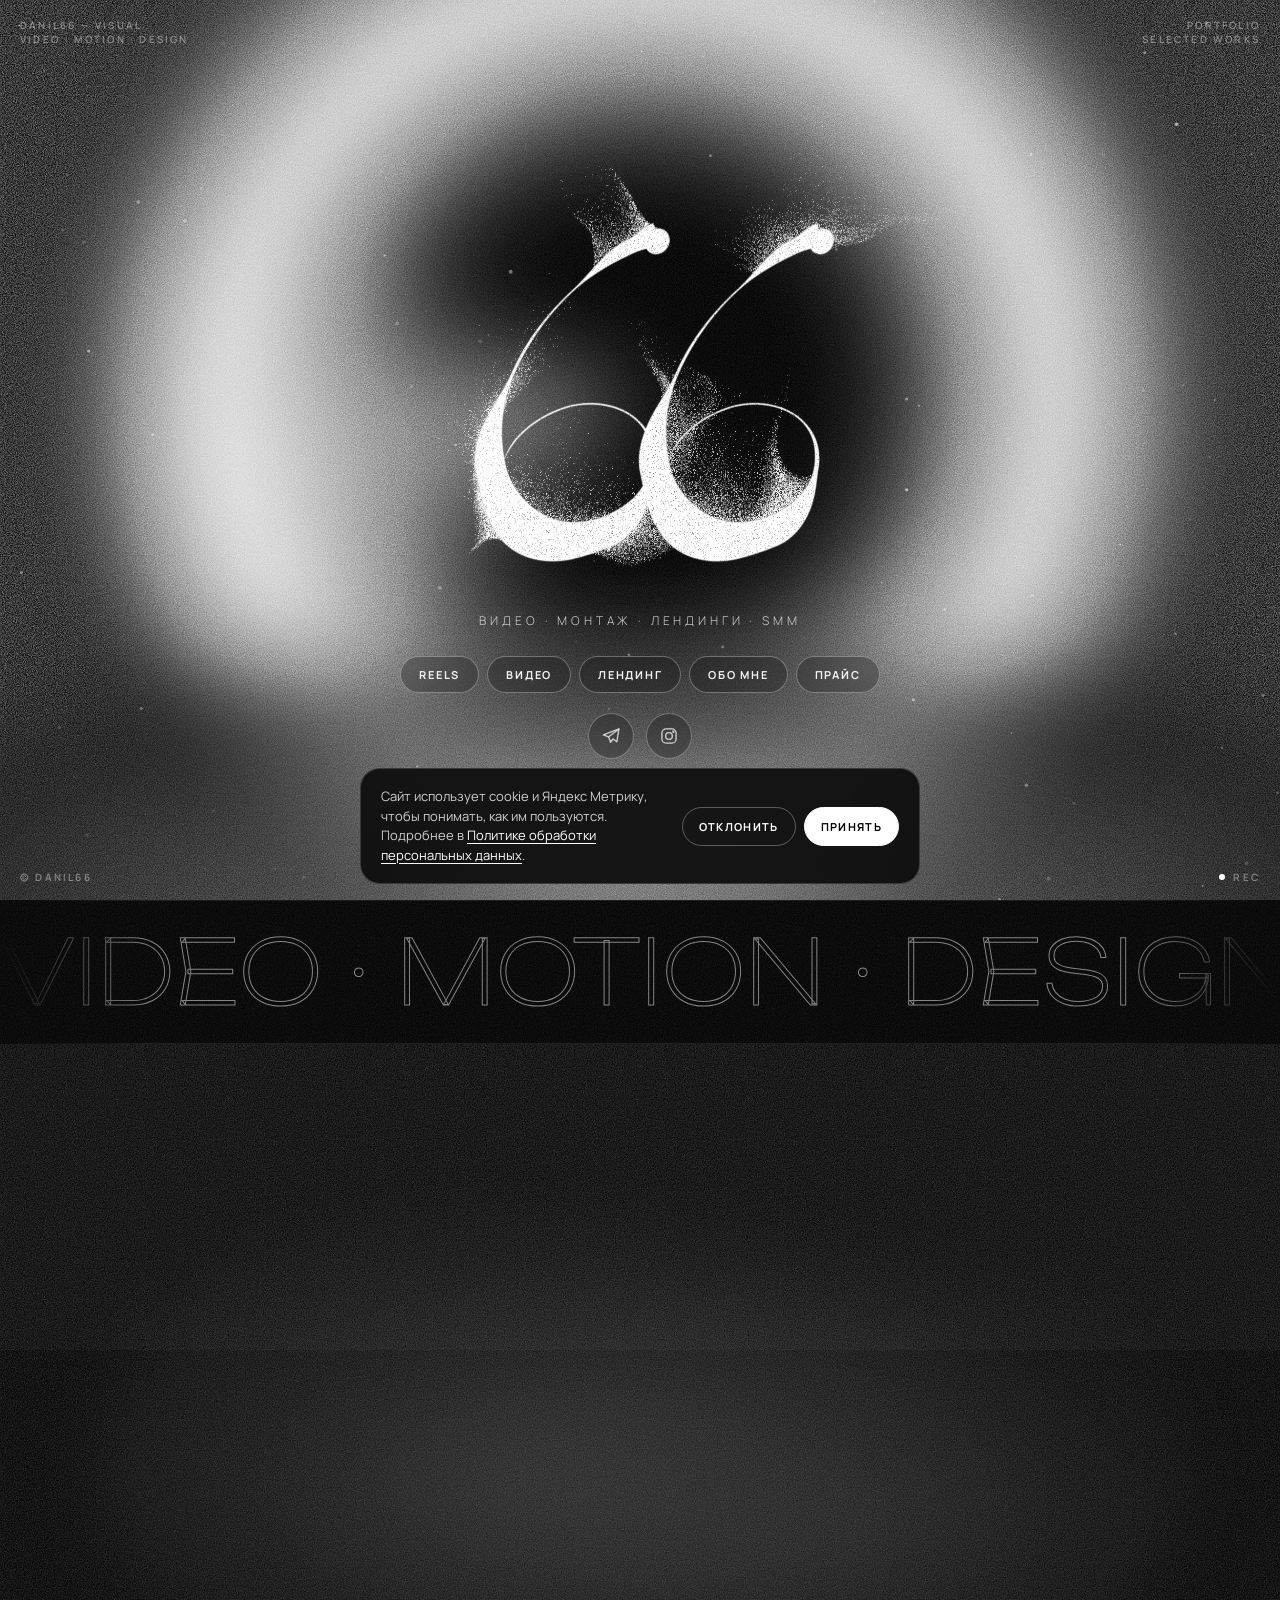
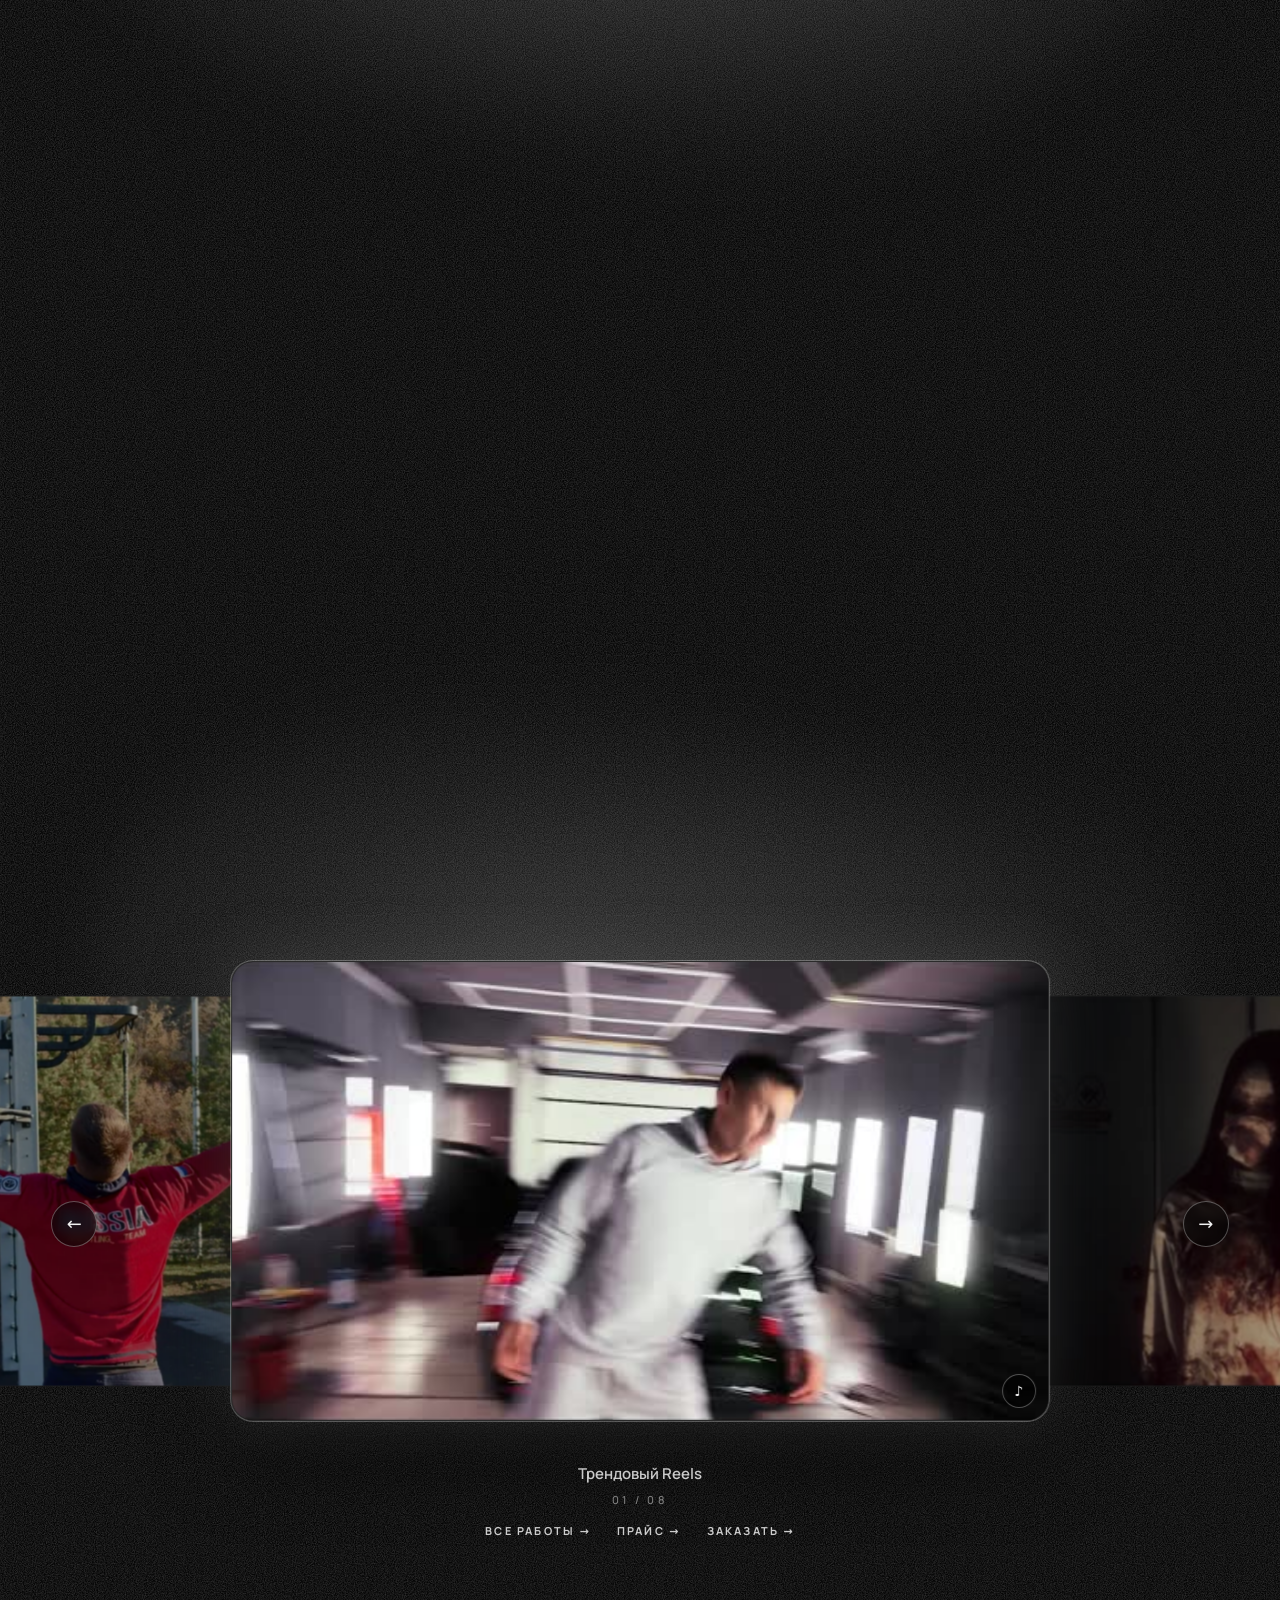
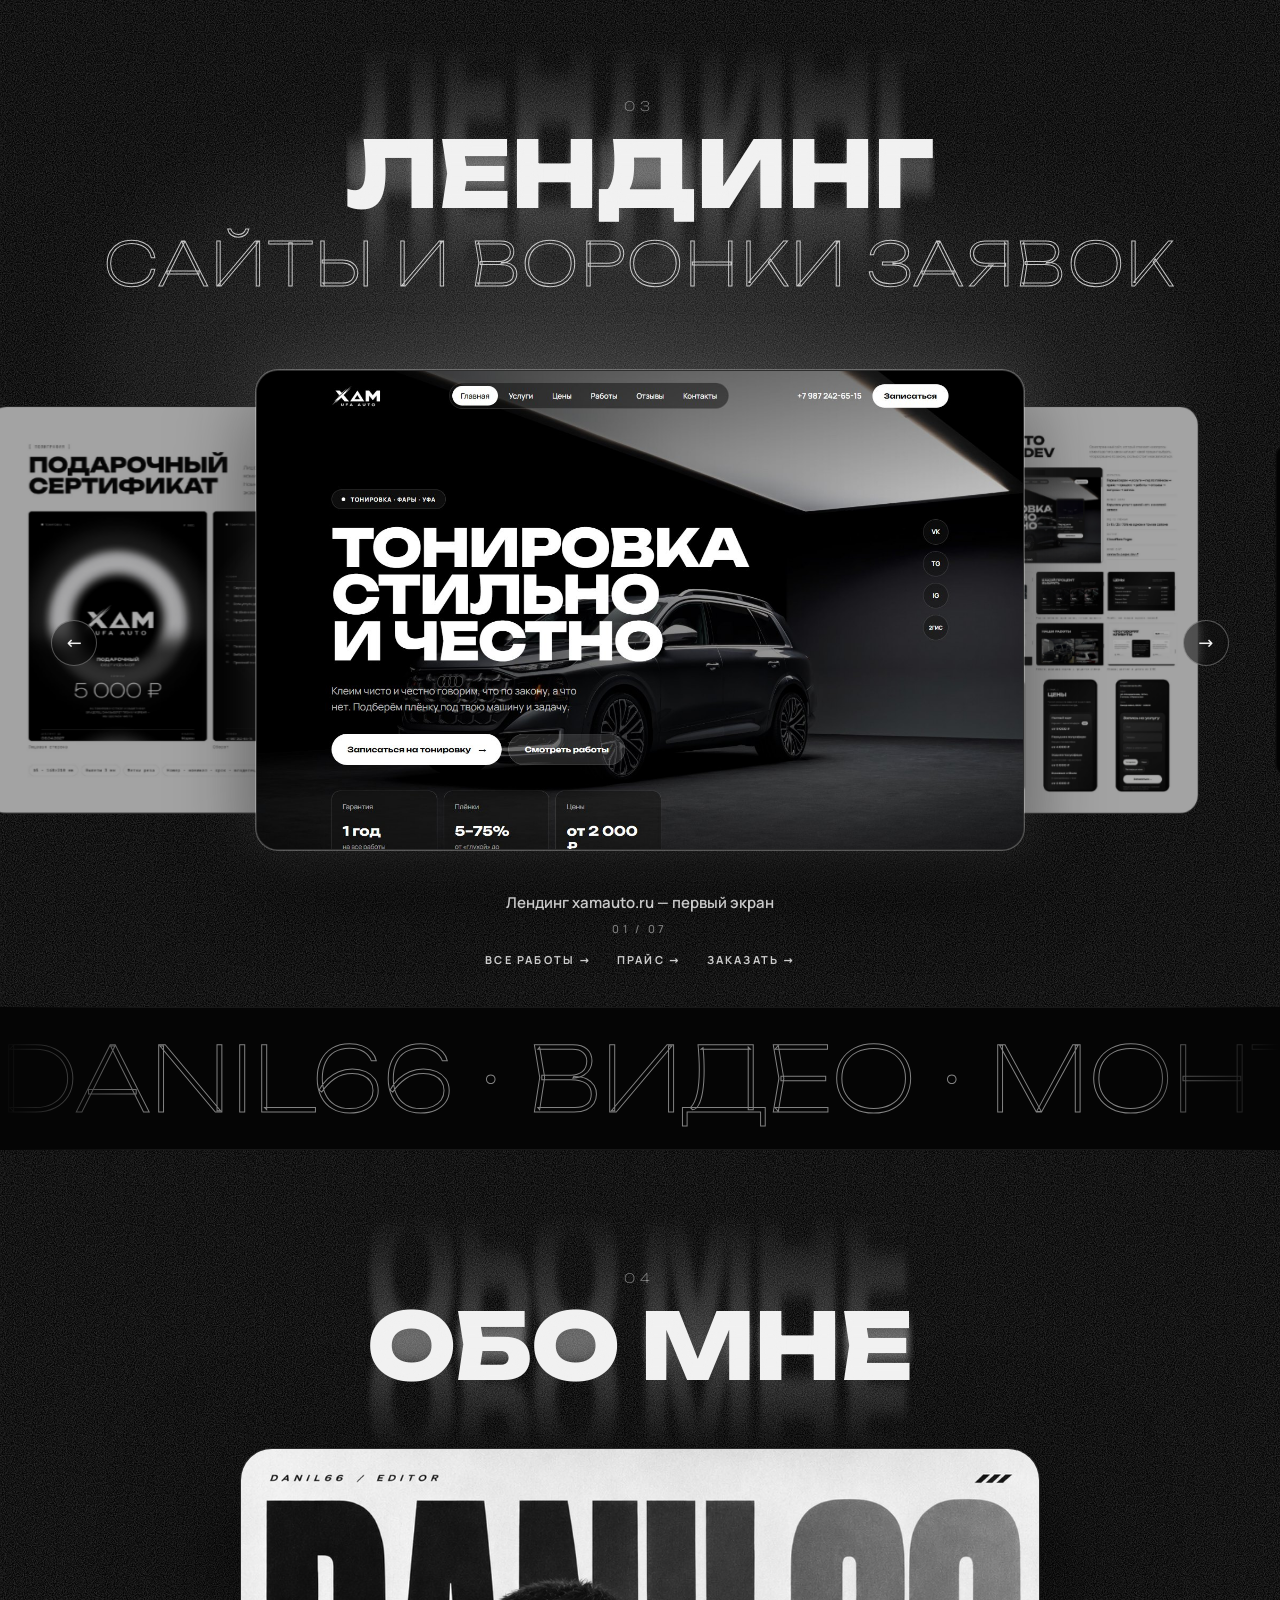
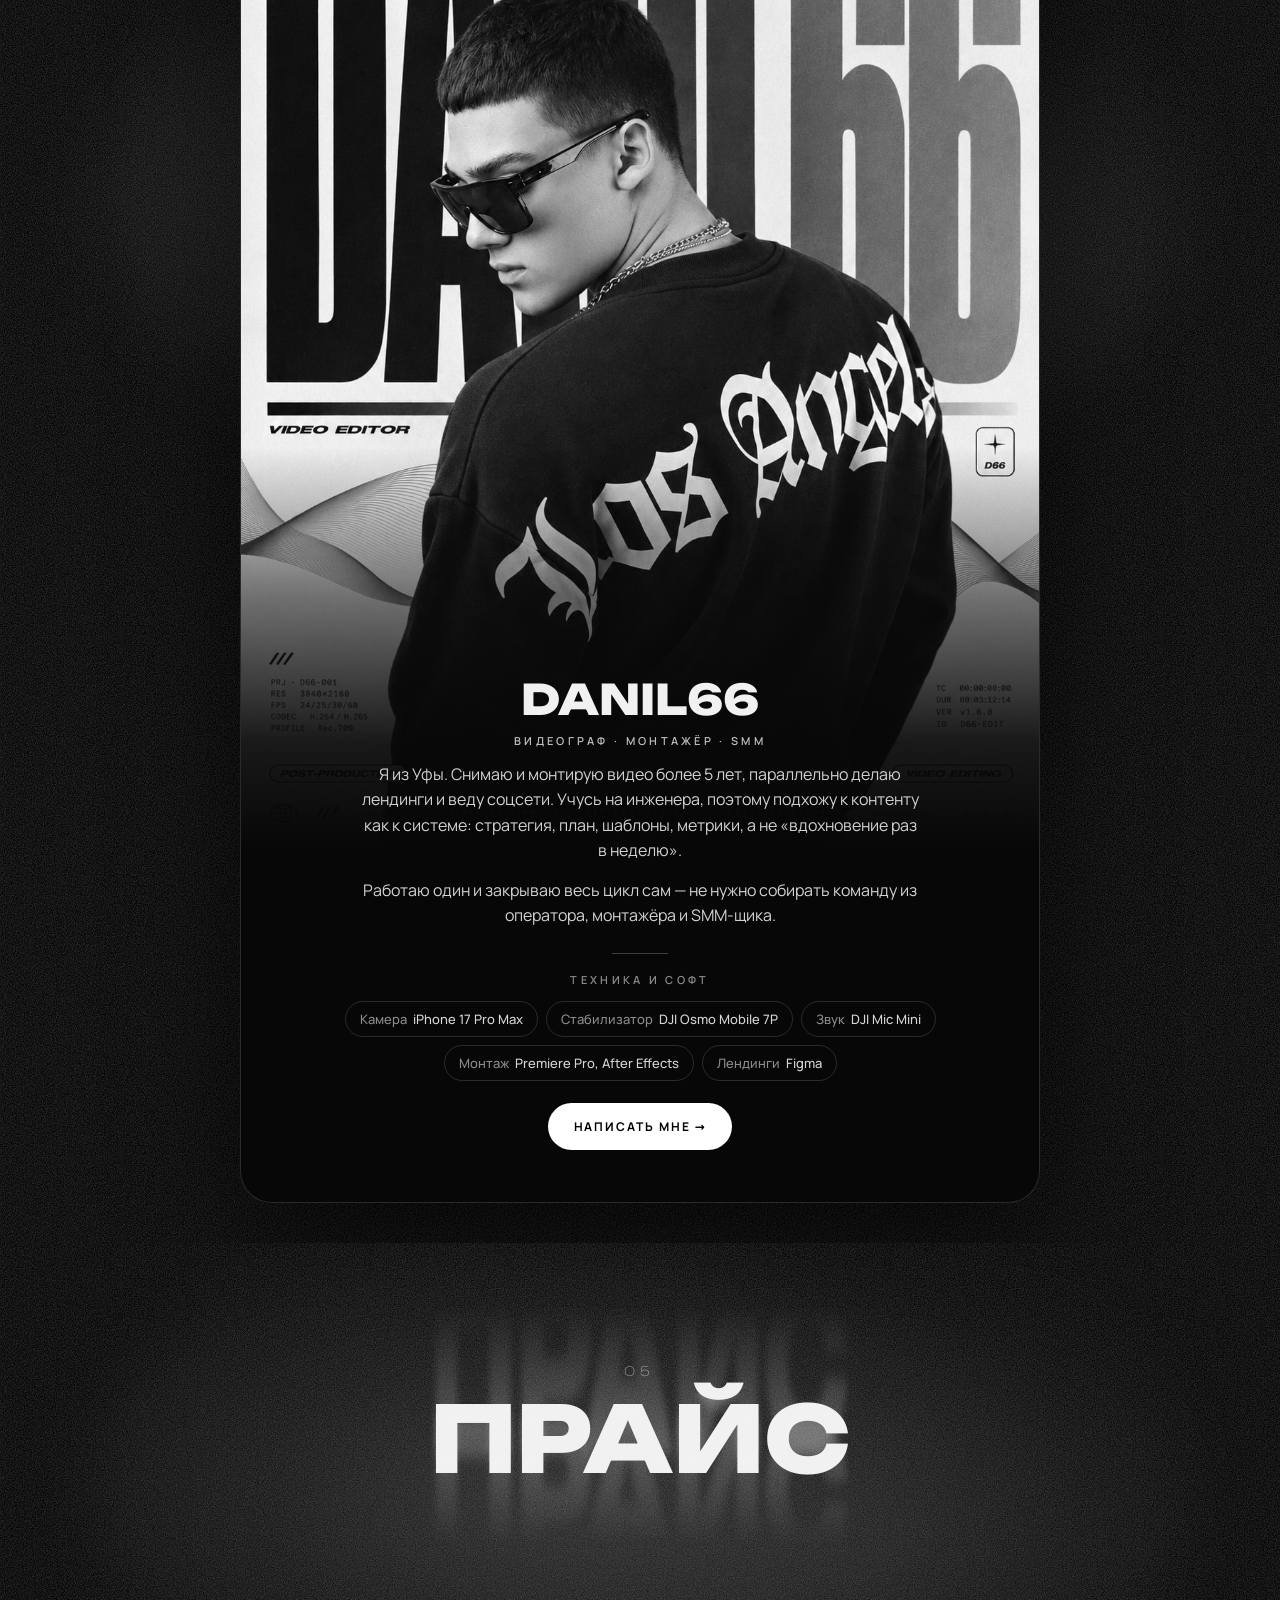
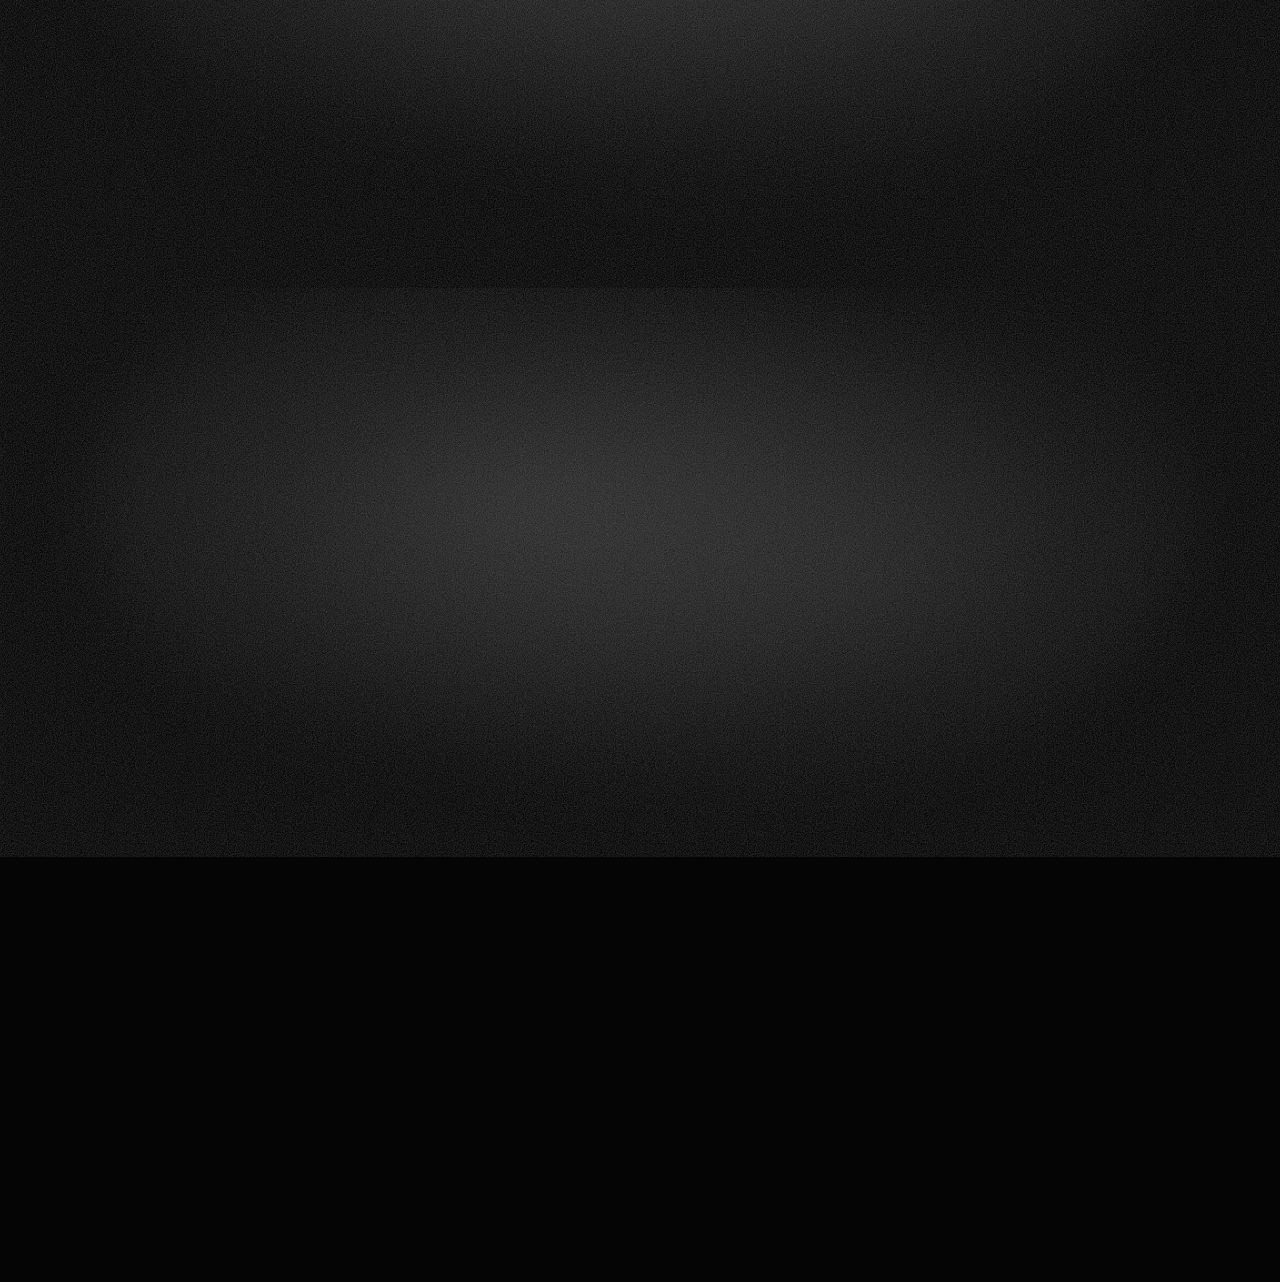
==== commit 203328a7: "Убрать год 2026 с сайта Co-Authored-By: Claude Sonnet 5.5 <noreply@anthropic.com> Claude-Session: ht" ====
--- a/index.html
+++ b/index.html
@@ -22,8 +22,8 @@
 
 <div class="cursor-light" aria-hidden="true"></div>
 <div class="hud tl">DANIL66 — visual<br>video · motion · design</div>
-<div class="hud tr">Portfolio · 2026<br>Selected works</div>
-<div class="hud bl">© 2026 DANIL66</div>
+<div class="hud tr">Portfolio<br>Selected works</div>
+<div class="hud bl">© DANIL66</div>
 <div class="hud br"><span class="rec"></span>rec</div>
 
 <main>
@@ -197,7 +197,7 @@
 
 <footer data-reveal>
   <img draggable="false" src="brand/66-white.svg" alt="">
-  <span>© 2026 DANIL66. Все права защищены</span>
+  <span>© DANIL66. Все права защищены</span>
   <p class="legal">Все работы, логотип и тексты сайта защищены авторским правом. Копирование и использование без письменного разрешения автора запрещено.<br>
   <a href="/privacy/">Политика обработки персональных данных</a></p>
   <p class="legal small">* Instagram принадлежит компании Meta Platforms Inc., деятельность которой признана экстремистской и запрещена на территории Российской Федерации.</p>
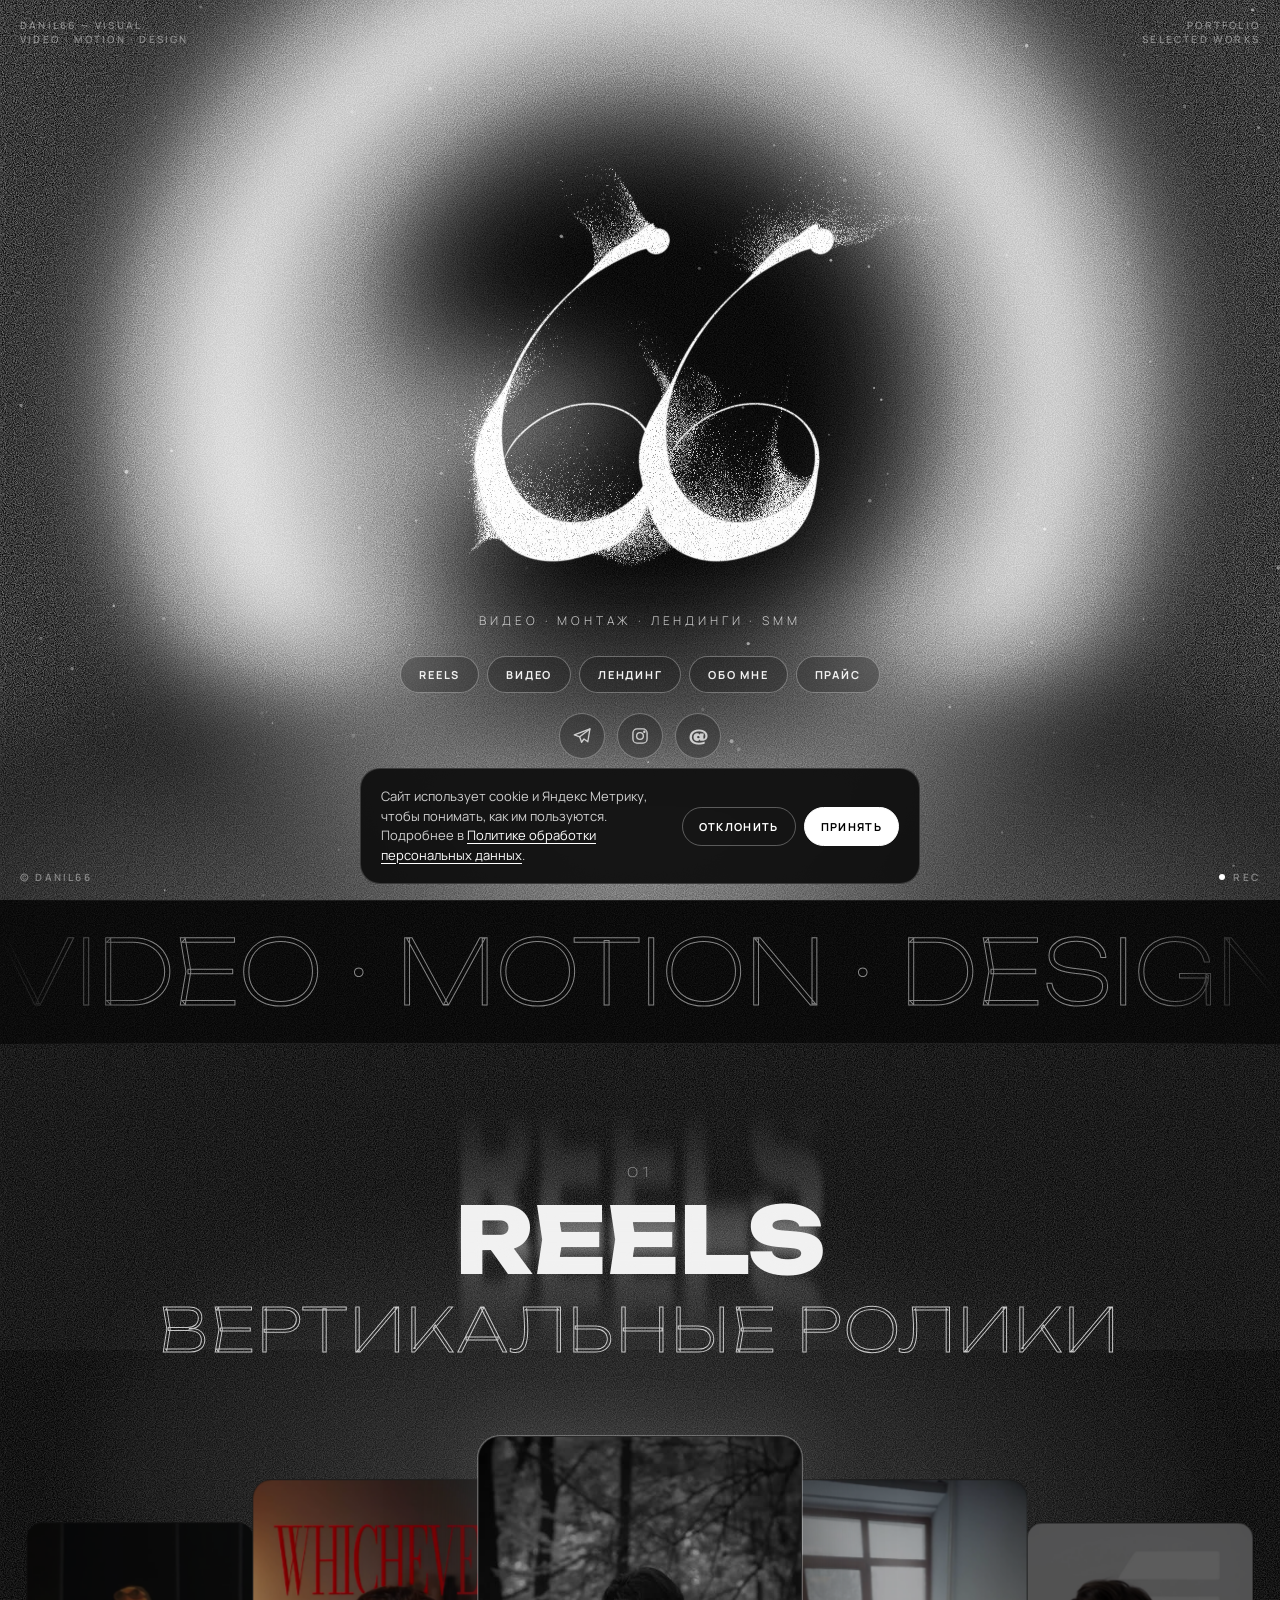
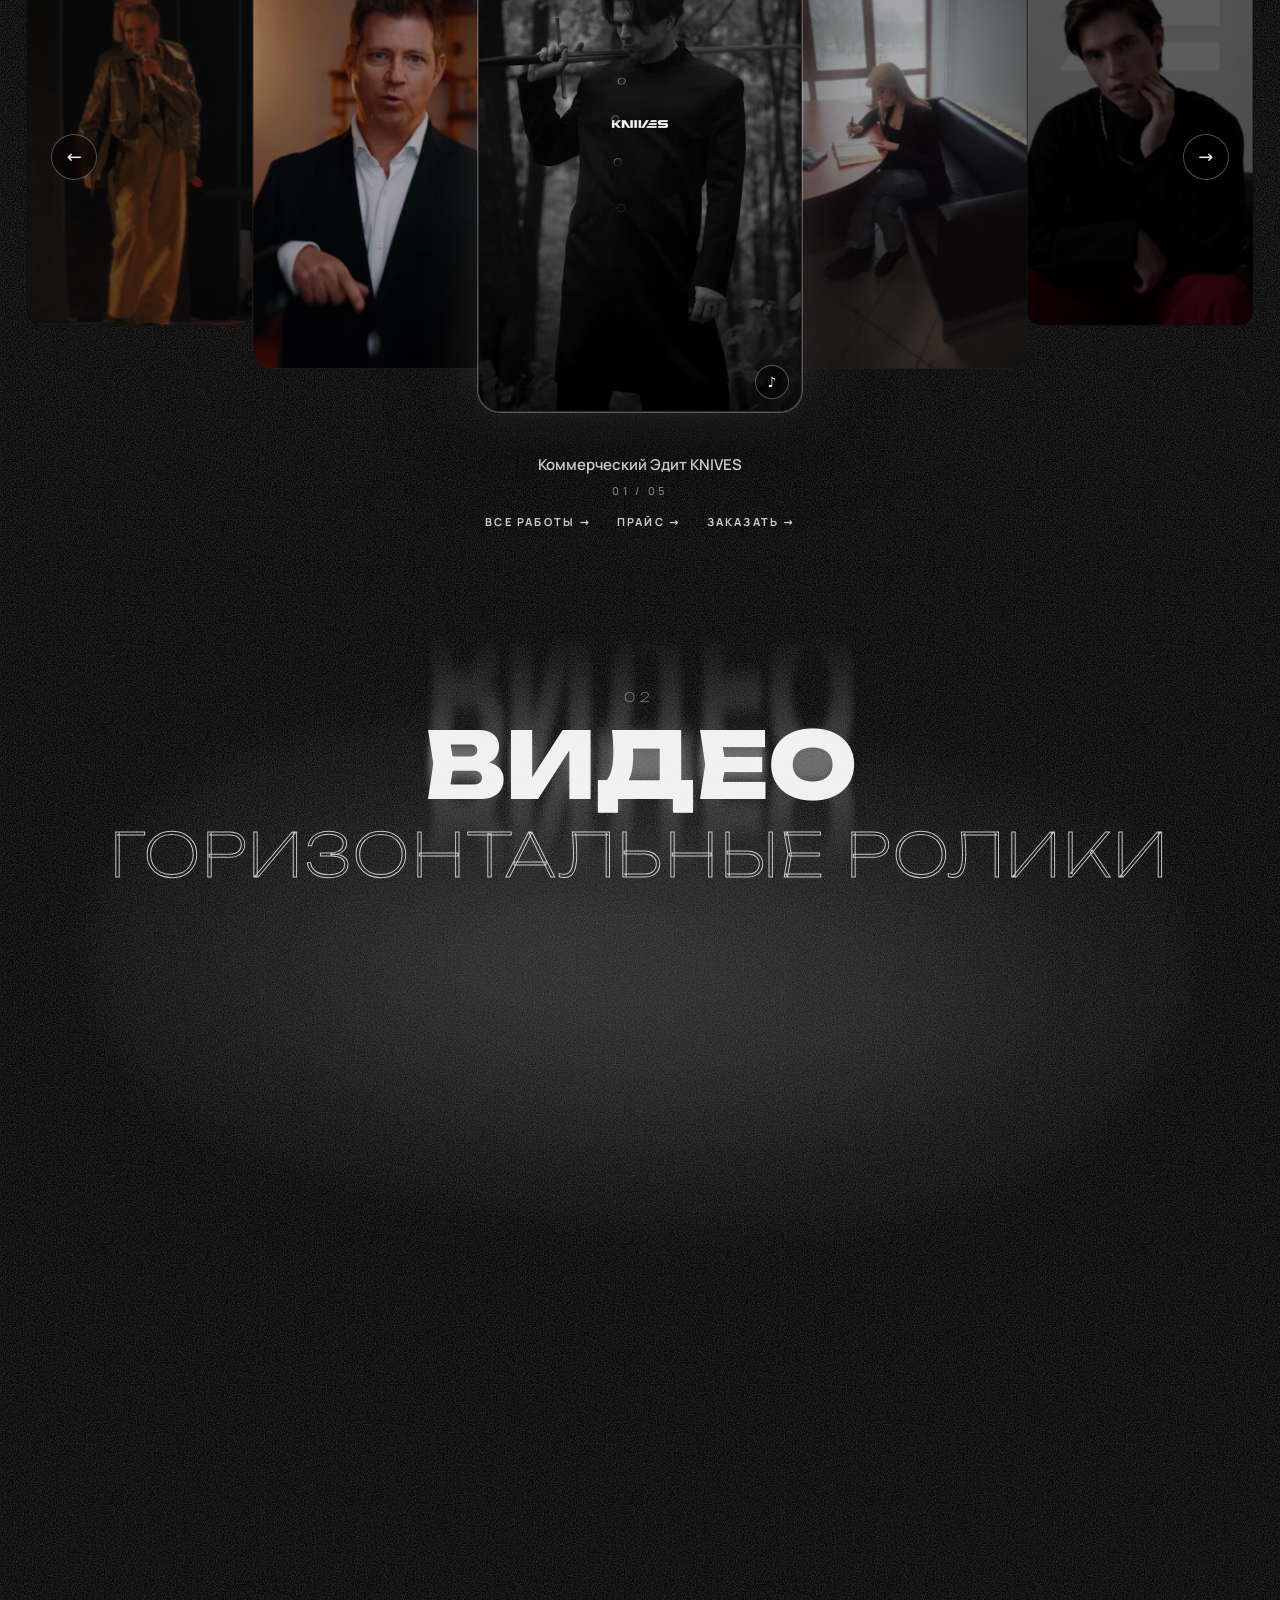
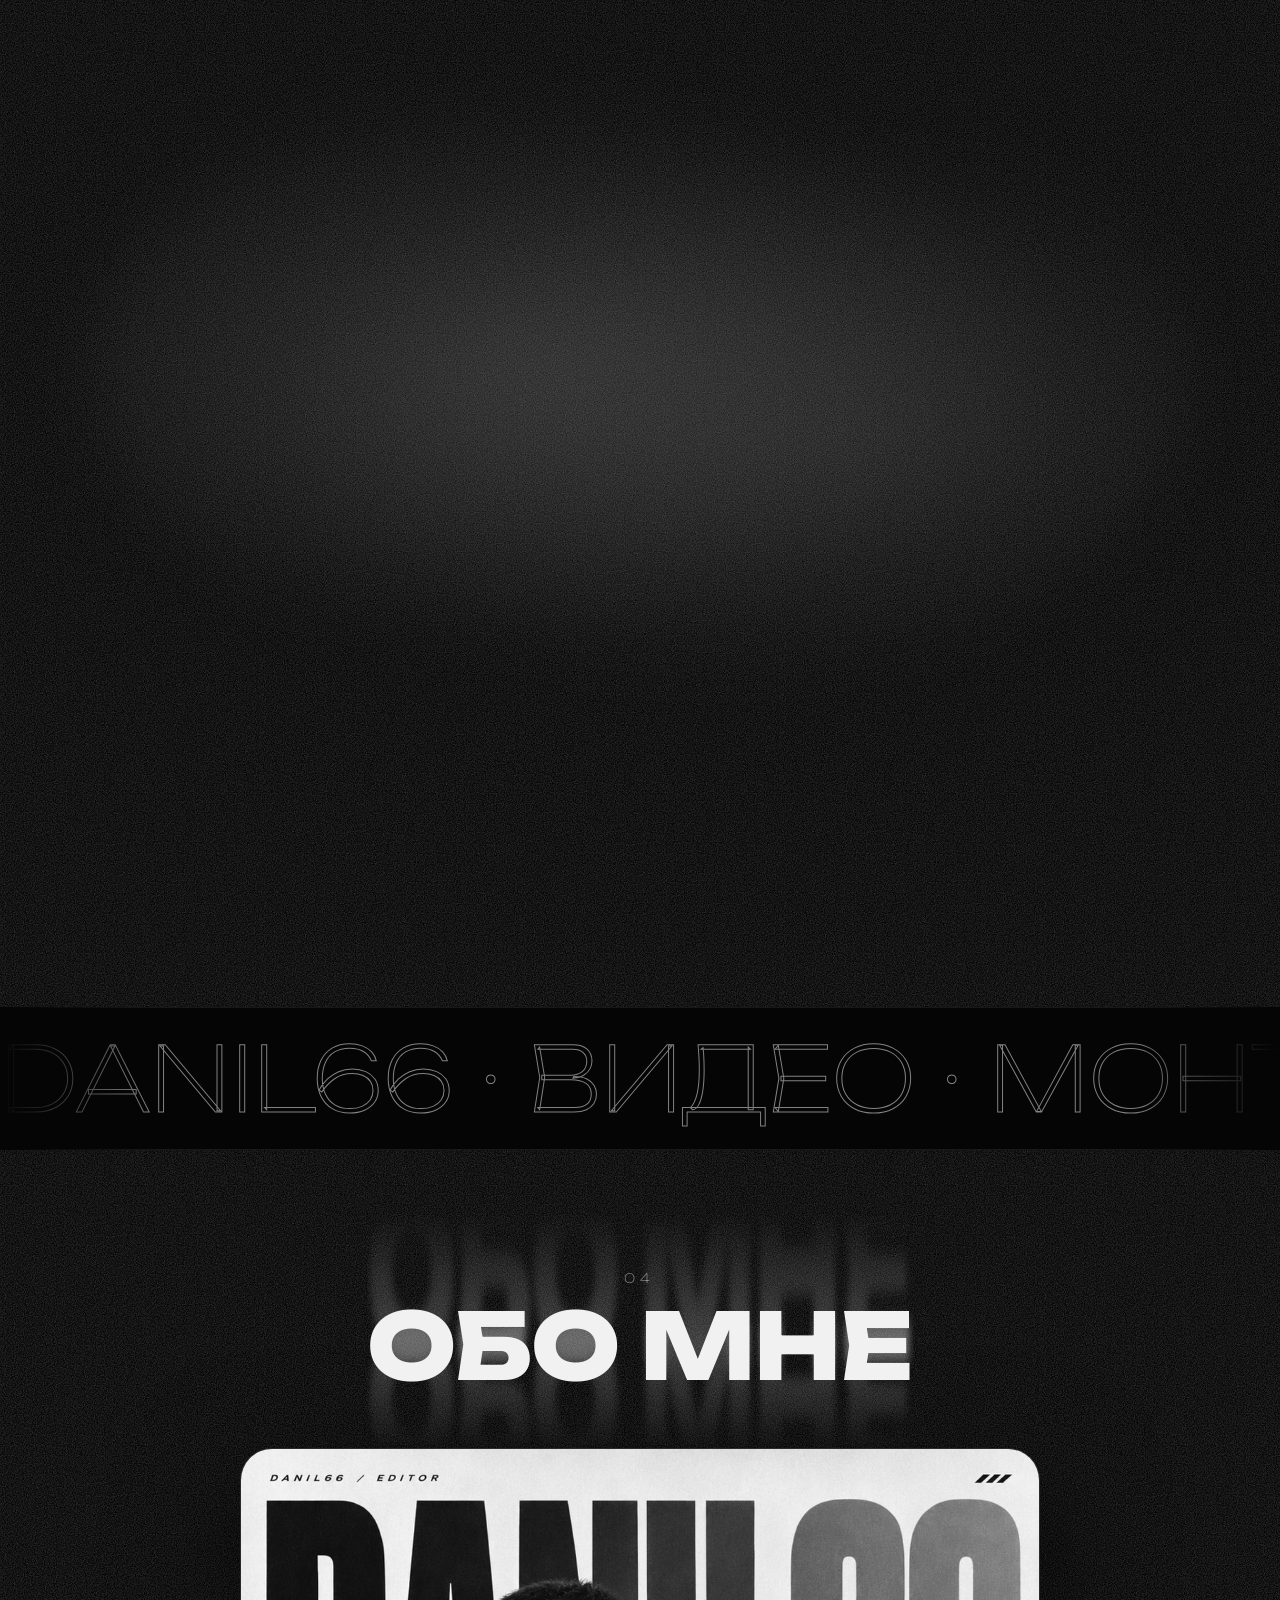
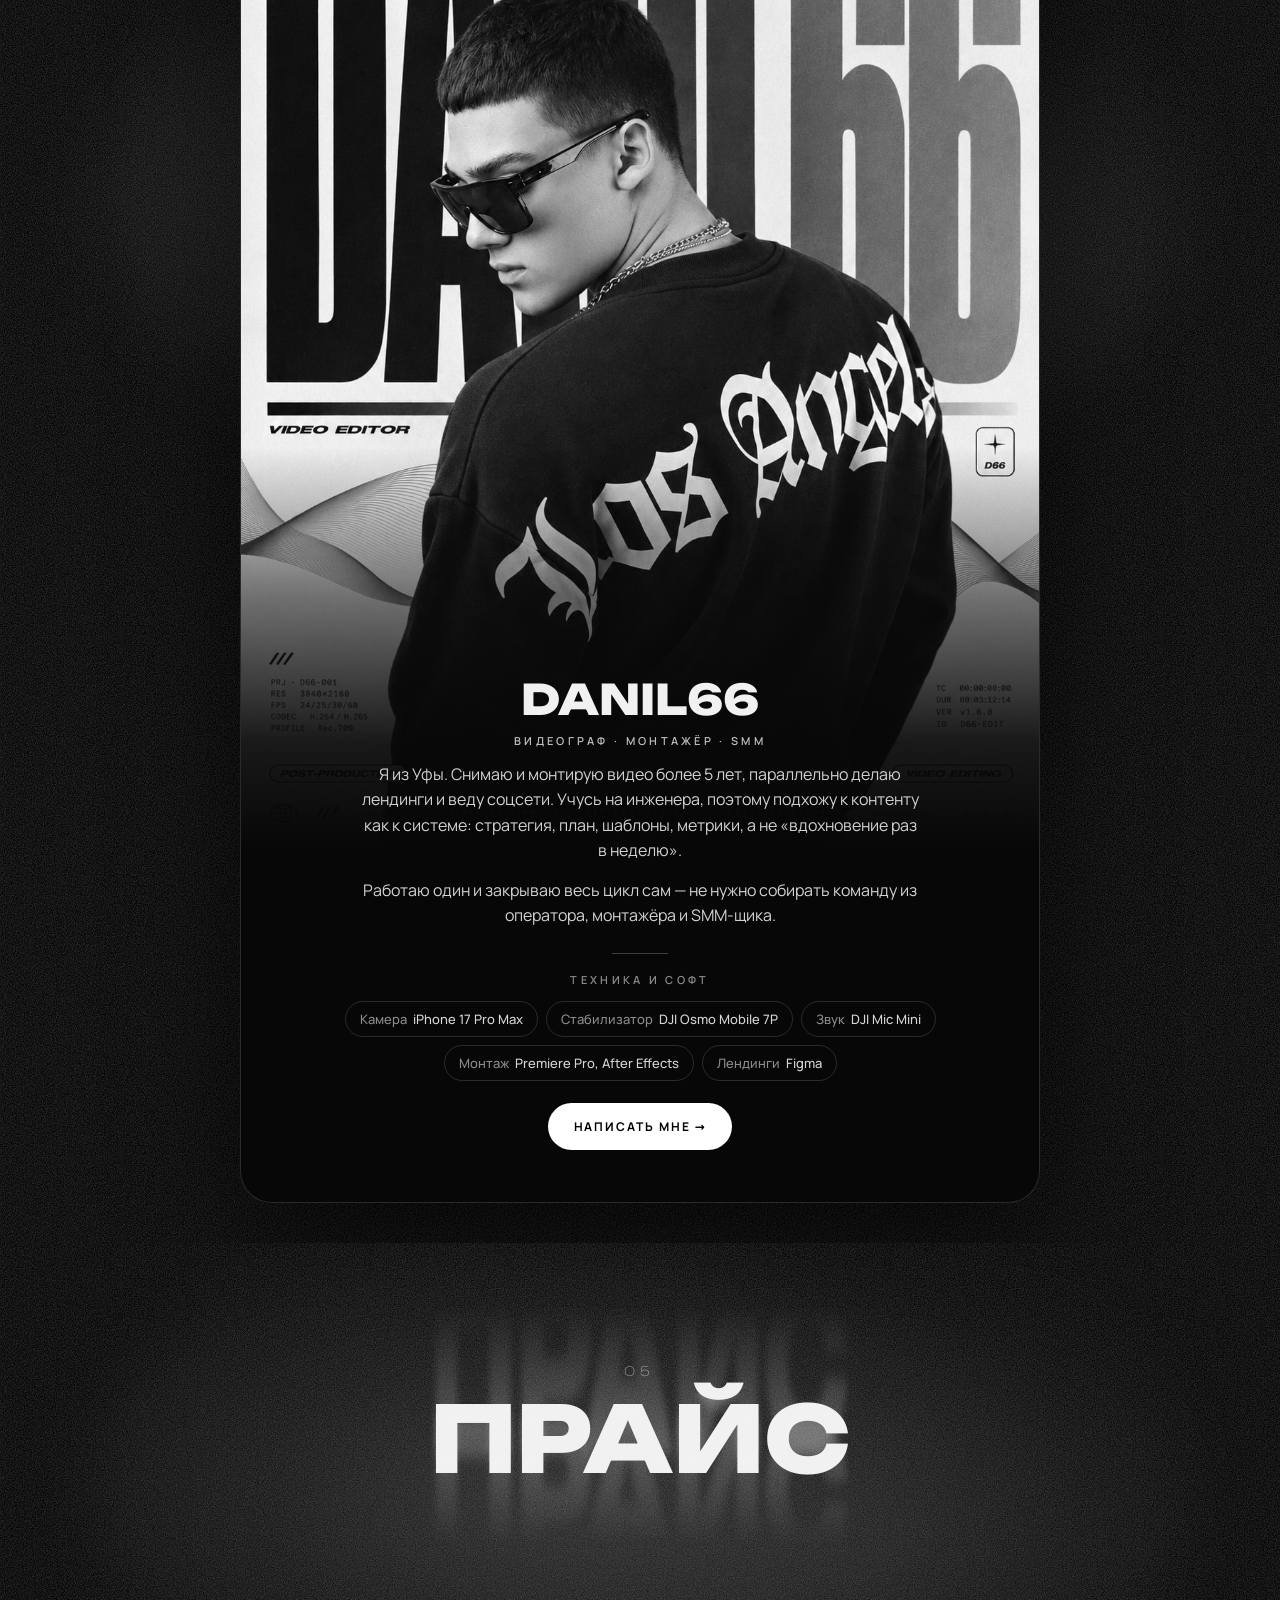
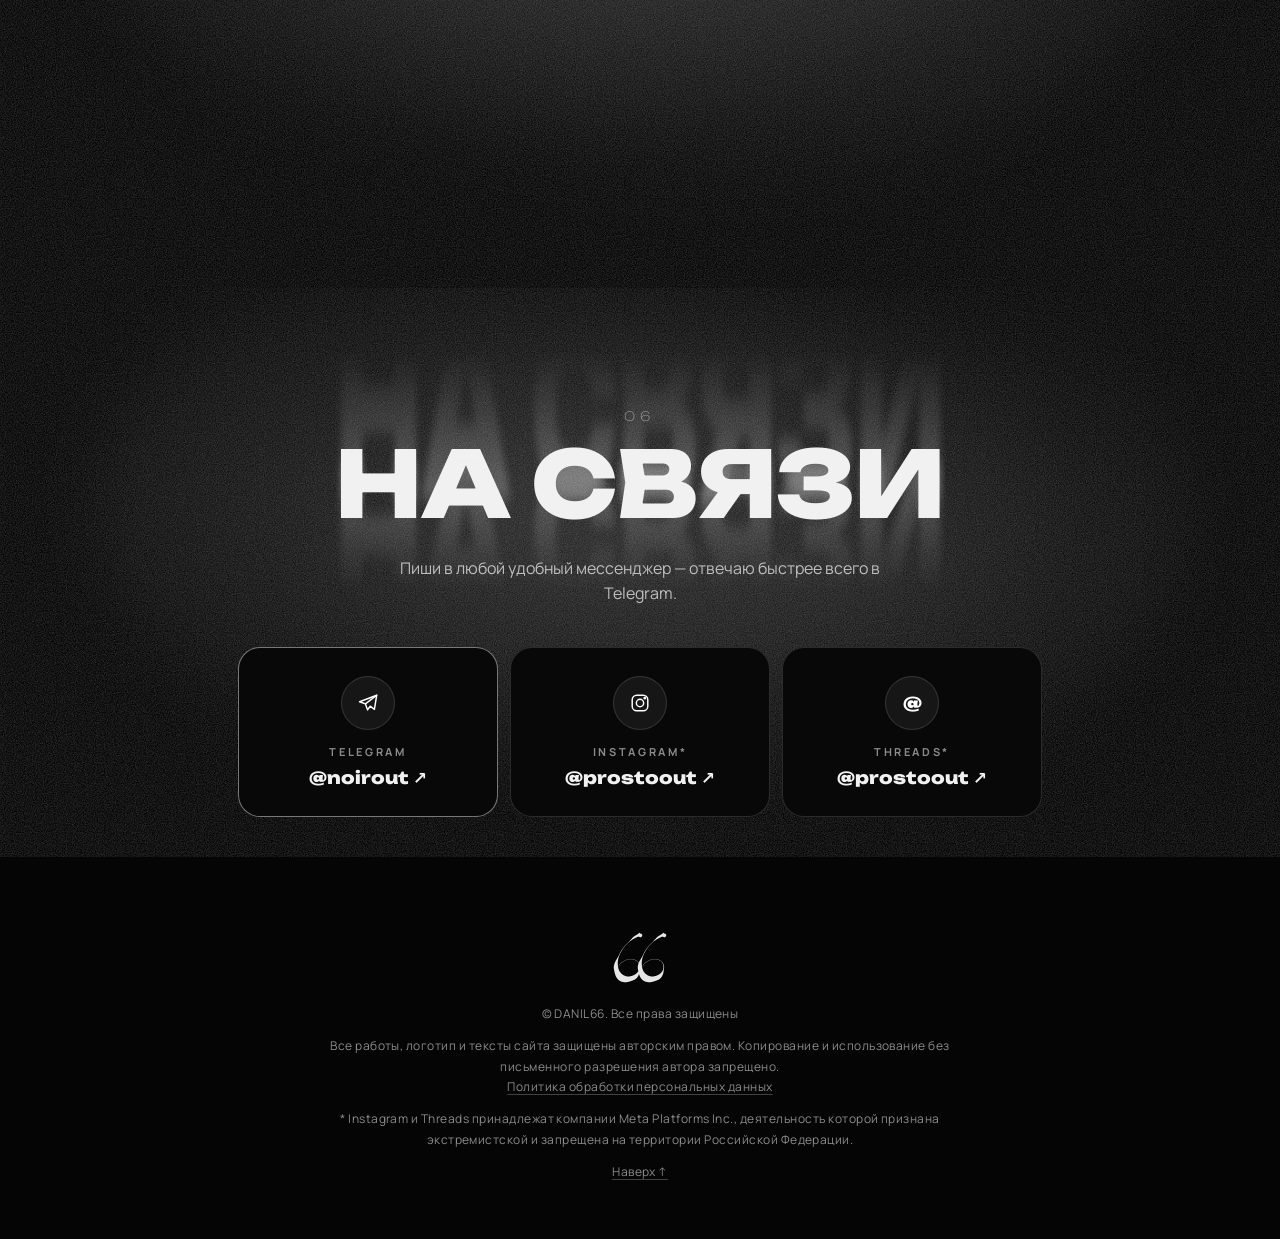
==== commit dfbc2a32: "Threads в контактах; подзаголовок появляется вместе с логотипом Co-Authored-By: Claude Sonnet 5.5 <n" ====
--- a/index.html
+++ b/index.html
@@ -14,7 +14,7 @@
   <meta name="theme-color" content="#050505">
   <link rel="icon" href="brand/favicon.svg" type="image/svg+xml">
   <link rel="preload" href="fonts/unbounded-latin.woff2" as="font" type="font/woff2" crossorigin>
-  <link rel="stylesheet" href="/style.css?v=97a4ad9d">
+  <link rel="stylesheet" href="/style.css?v=d476d8f3">
   <script src="/consent.js?v=8b8f7968" defer></script>
   <script type="application/ld+json">{"@context":"https://schema.org","@type":"ProfessionalService","name":"DANIL66","alternateName":"Данил — видео, монтаж, лендинги, SMM","url":"https://portfolio-danil.ru/","image":"https://portfolio-danil.ru/brand/66-smoke-on-black.png","description":"Видеосъёмка, монтаж Reels, лендинги и SMM для бизнеса в Уфе.","areaServed":{"@type":"City","name":"Уфа"},"address":{"@type":"PostalAddress","addressLocality":"Уфа","addressCountry":"RU"},"priceRange":"от 1 500 ₽","sameAs":["https://t.me/noirout"],"knowsAbout":["Видеосъёмка","Монтаж видео","Reels","Моушн-дизайн","Лендинги","SMM"]}</script>
 </head>
@@ -36,7 +36,7 @@
       <nav class="pills" aria-label="Разделы">
         <a class="pill" href="/reels/">Reels</a><a class="pill" href="/video/">Видео</a><a class="pill" href="/design/">Лендинг</a><a class="pill" href="#about">Обо мне</a><a class="pill" href="#prices">Прайс</a>
       </nav>
-      <div class="socials"><a href="https://t.me/noirout" target="_blank" rel="noopener" aria-label="Telegram"><svg viewBox="0 0 24 24" width="20" height="20" fill="none" stroke="currentColor" stroke-width="1.6" stroke-linecap="round" stroke-linejoin="round" aria-hidden="true"><path d="M21.5 3.5 2.8 10.7l6.4 2.3 2.3 6.5 2.9-4 4.6 3.4z"/><path d="m9.2 13 12.3-9.5"/></svg></a><a href="https://instagram.com/prostoout" target="_blank" rel="noopener" aria-label="Instagram (принадлежит Meta, признанной экстремистской и запрещённой в РФ)"><svg viewBox="0 0 24 24" width="20" height="20" fill="none" stroke="currentColor" stroke-width="1.6" stroke-linecap="round" stroke-linejoin="round" aria-hidden="true"><rect x="3.5" y="3.5" width="17" height="17" rx="5"/><circle cx="12" cy="12" r="4"/><circle cx="17.2" cy="6.8" r=".7" fill="currentColor"/></svg></a></div>
+      <div class="socials"><a href="https://t.me/noirout" target="_blank" rel="noopener" aria-label="Telegram"><svg viewBox="0 0 24 24" width="20" height="20" fill="none" stroke="currentColor" stroke-width="1.6" stroke-linecap="round" stroke-linejoin="round" aria-hidden="true"><path d="M21.5 3.5 2.8 10.7l6.4 2.3 2.3 6.5 2.9-4 4.6 3.4z"/><path d="m9.2 13 12.3-9.5"/></svg></a><a href="https://instagram.com/prostoout" target="_blank" rel="noopener" aria-label="Instagram (принадлежит Meta, признанной экстремистской и запрещённой в РФ)"><svg viewBox="0 0 24 24" width="20" height="20" fill="none" stroke="currentColor" stroke-width="1.6" stroke-linecap="round" stroke-linejoin="round" aria-hidden="true"><rect x="3.5" y="3.5" width="17" height="17" rx="5"/><circle cx="12" cy="12" r="4"/><circle cx="17.2" cy="6.8" r=".7" fill="currentColor"/></svg></a><a href="https://www.threads.com/@prostoout" target="_blank" rel="noopener" aria-label="Threads (принадлежит Meta, признанной экстремистской и запрещённой в РФ)"><span class="th" aria-hidden="true">@</span></a></div>
     </div>
   </section>
 
@@ -136,6 +136,7 @@
     <div class="wrap contacts">
       <a data-reveal style="--d:0ms" class="ct main" href="https://t.me/noirout" target="_blank" rel="noopener"><span class="ic"><svg viewBox="0 0 24 24" width="20" height="20" fill="none" stroke="currentColor" stroke-width="1.6" stroke-linecap="round" stroke-linejoin="round" aria-hidden="true"><path d="M21.5 3.5 2.8 10.7l6.4 2.3 2.3 6.5 2.9-4 4.6 3.4z"/><path d="m9.2 13 12.3-9.5"/></svg></span><span class="k">TELEGRAM</span><span class="v">@noirout ↗</span></a>
       <a data-reveal style="--d:110ms" class="ct" href="https://instagram.com/prostoout" target="_blank" rel="noopener"><span class="ic"><svg viewBox="0 0 24 24" width="20" height="20" fill="none" stroke="currentColor" stroke-width="1.6" stroke-linecap="round" stroke-linejoin="round" aria-hidden="true"><rect x="3.5" y="3.5" width="17" height="17" rx="5"/><circle cx="12" cy="12" r="4"/><circle cx="17.2" cy="6.8" r=".7" fill="currentColor"/></svg></span><span class="k">INSTAGRAM*</span><span class="v">@prostoout ↗</span></a>
+      <a data-reveal style="--d:220ms" class="ct" href="https://www.threads.com/@prostoout" target="_blank" rel="noopener"><span class="ic"><span class="th" aria-hidden="true">@</span></span><span class="k">THREADS*</span><span class="v">@prostoout ↗</span></a>
     </div>
   </section>
 </main>
@@ -200,7 +201,7 @@
   <span>© DANIL66. Все права защищены</span>
   <p class="legal">Все работы, логотип и тексты сайта защищены авторским правом. Копирование и использование без письменного разрешения автора запрещено.<br>
   <a href="/privacy/">Политика обработки персональных данных</a></p>
-  <p class="legal small">* Instagram принадлежит компании Meta Platforms Inc., деятельность которой признана экстремистской и запрещена на территории Российской Федерации.</p>
+  <p class="legal small">* Instagram и Threads принадлежат компании Meta Platforms Inc., деятельность которой признана экстремистской и запрещена на территории Российской Федерации.</p>
   <a href="#top">Наверх ↑</a>
 </footer>
 
--- a/style.css
+++ b/style.css
@@ -110,7 +110,7 @@
 .center{display:flex;justify-content:center;margin-top:28px}
 
 /* contacts */
-.contacts{display:grid;grid-template-columns:repeat(2,minmax(0,260px));gap:12px;justify-content:center}
+.contacts{display:grid;grid-template-columns:repeat(3,minmax(0,260px));gap:12px;justify-content:center}
 .ct{border:1px solid var(--line);border-radius:22px;padding:28px 20px;display:flex;flex-direction:column;align-items:center;gap:8px;background:#080808;transition:background .3s}
 .ct:hover{background:#111}
 .ct .k{font:700 11px var(--body);letter-spacing:.24em;color:var(--muted)}
@@ -158,7 +158,7 @@
 .loaded .hero .glow{transition:opacity 2s .4s;opacity:.7}
 .loaded .logo{transition:opacity 1.6s .35s,transform 1.8s .35s cubic-bezier(.2,.8,.2,1);opacity:1;transform:none}
 .loaded .name .ch{transition:opacity .9s,transform 1s cubic-bezier(.2,.8,.2,1),filter 1s;transition-delay:calc(1s + var(--i)*70ms);opacity:1;transform:none;filter:none}
-.loaded .sub{transition:opacity 1.2s 1.6s,transform 1.2s 1.6s,letter-spacing 1.6s 1.6s cubic-bezier(.2,.8,.2,1);opacity:1;transform:none;letter-spacing:.32em}
+.loaded .sub{transition:opacity 1.2s .35s,transform 1.2s .35s,letter-spacing 1.6s .35s cubic-bezier(.2,.8,.2,1);opacity:1;transform:none;letter-spacing:.32em}
 .loaded .pill{transition:opacity .7s,transform .7s cubic-bezier(.3,1.4,.5,1),background .25s,color .25s;opacity:1;transform:none}
 .loaded .pill:nth-child(1){transition-delay:1.9s,1.9s,0s,0s}.loaded .pill:nth-child(2){transition-delay:2s,2s,0s,0s}.loaded .pill:nth-child(3){transition-delay:2.1s,2.1s,0s,0s}
 .loaded .pill:nth-child(4){transition-delay:2.2s,2.2s,0s,0s}.loaded .pill:nth-child(5){transition-delay:2.3s,2.3s,0s,0s}
@@ -287,7 +287,7 @@
 .socials a{width:46px;height:46px;border-radius:50%;border:1px solid rgba(255,255,255,.3);display:grid;place-items:center;background:rgba(0,0,0,.3);backdrop-filter:blur(6px);transition:background .25s,color .25s;letter-spacing:0}
 .socials a:hover{background:#fff;color:#000}
 .socials{gap:12px}
-.vk{font:800 12px var(--head);letter-spacing:0}
+.th{font:800 18px var(--head);letter-spacing:0;line-height:1}
 .ic{width:54px;height:54px;border-radius:50%;background:#161616;border:1px solid var(--line);display:grid;place-items:center;margin-bottom:6px;color:#fff}
 .ic svg{width:22px;height:22px}
 @media (max-width:640px){
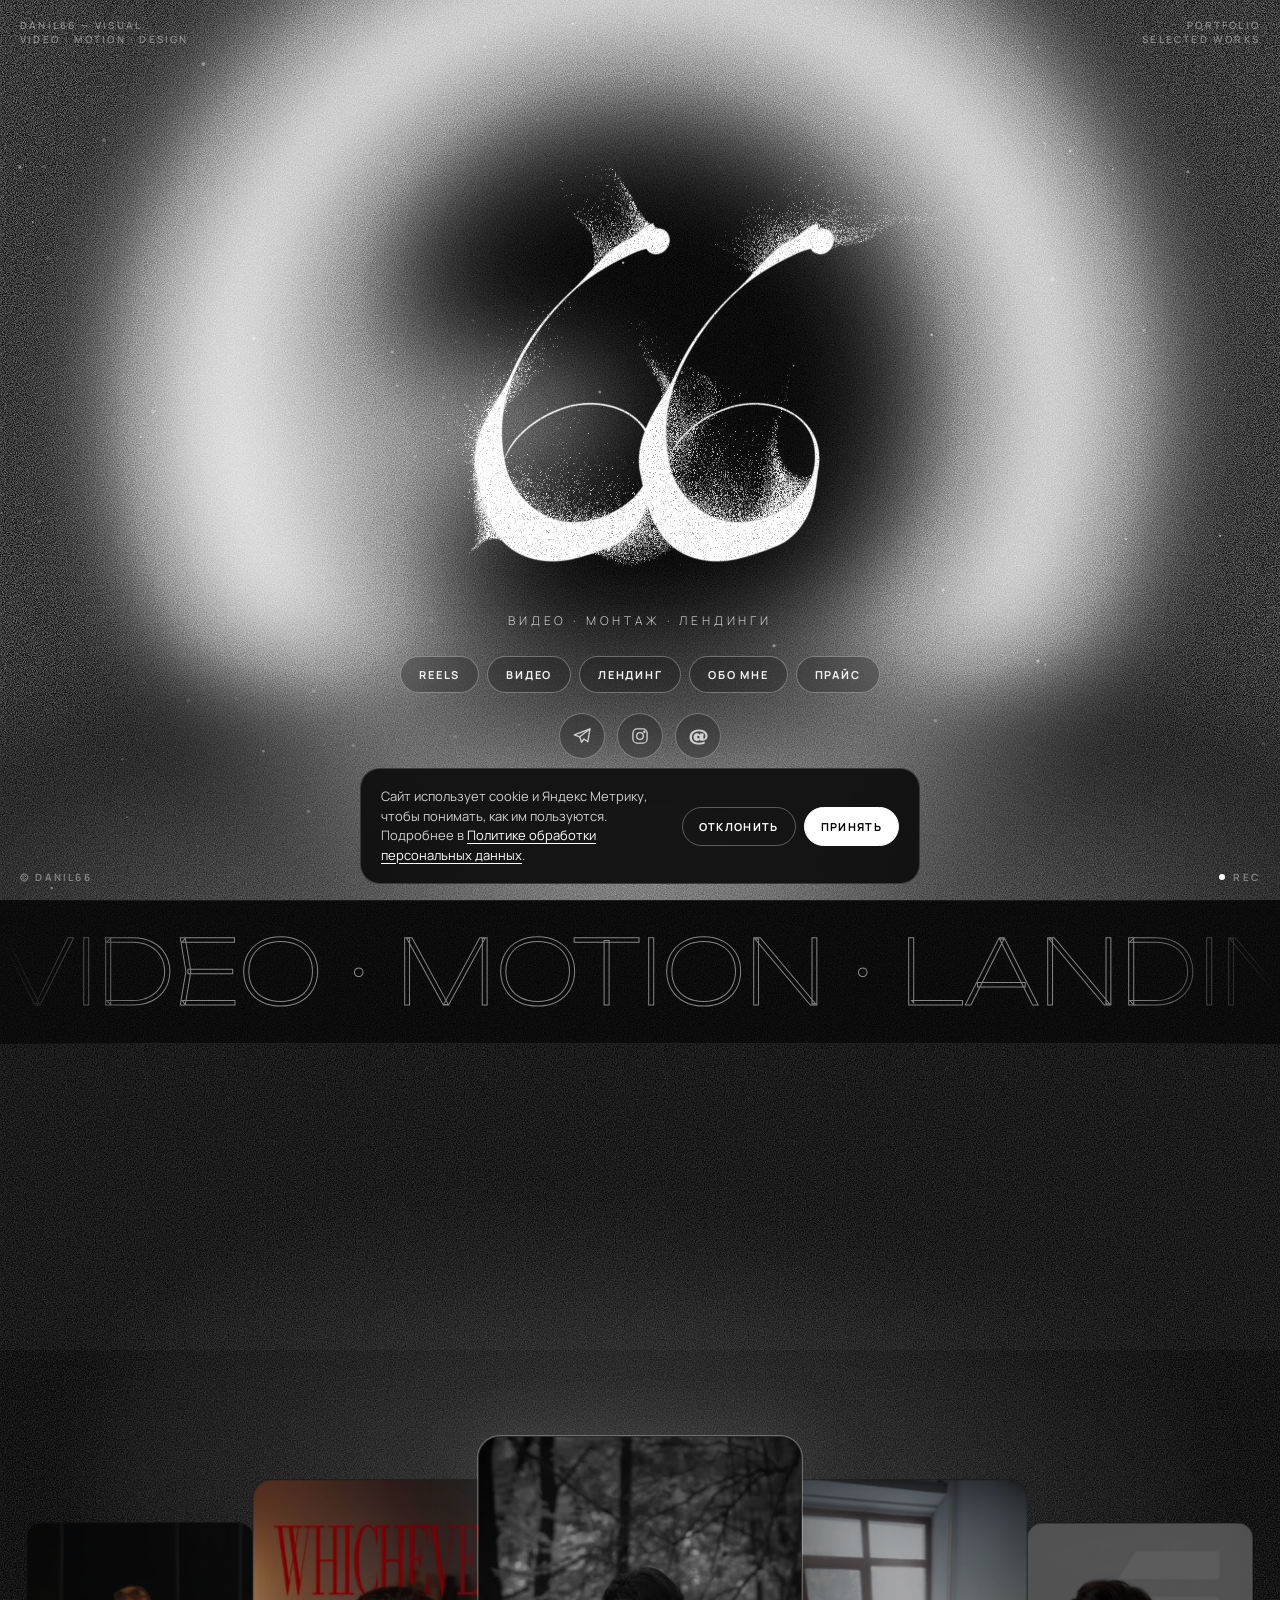
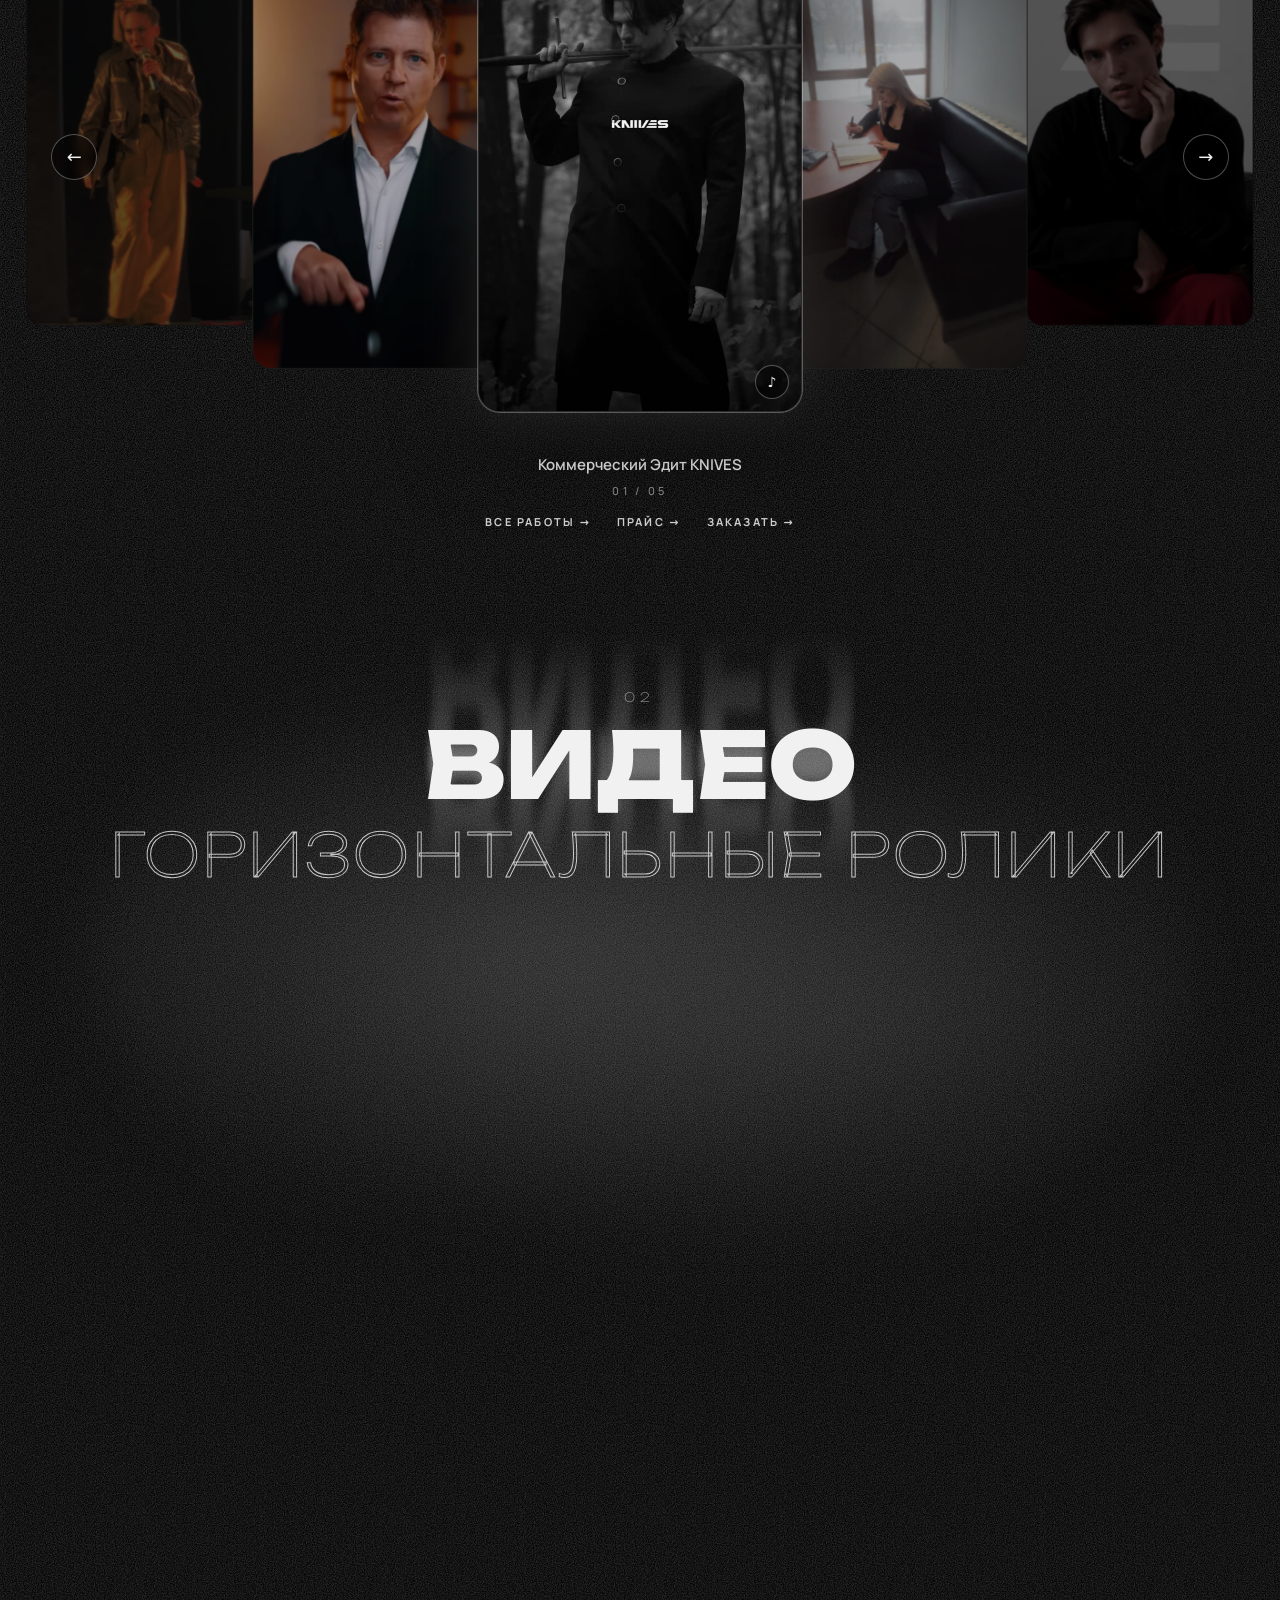
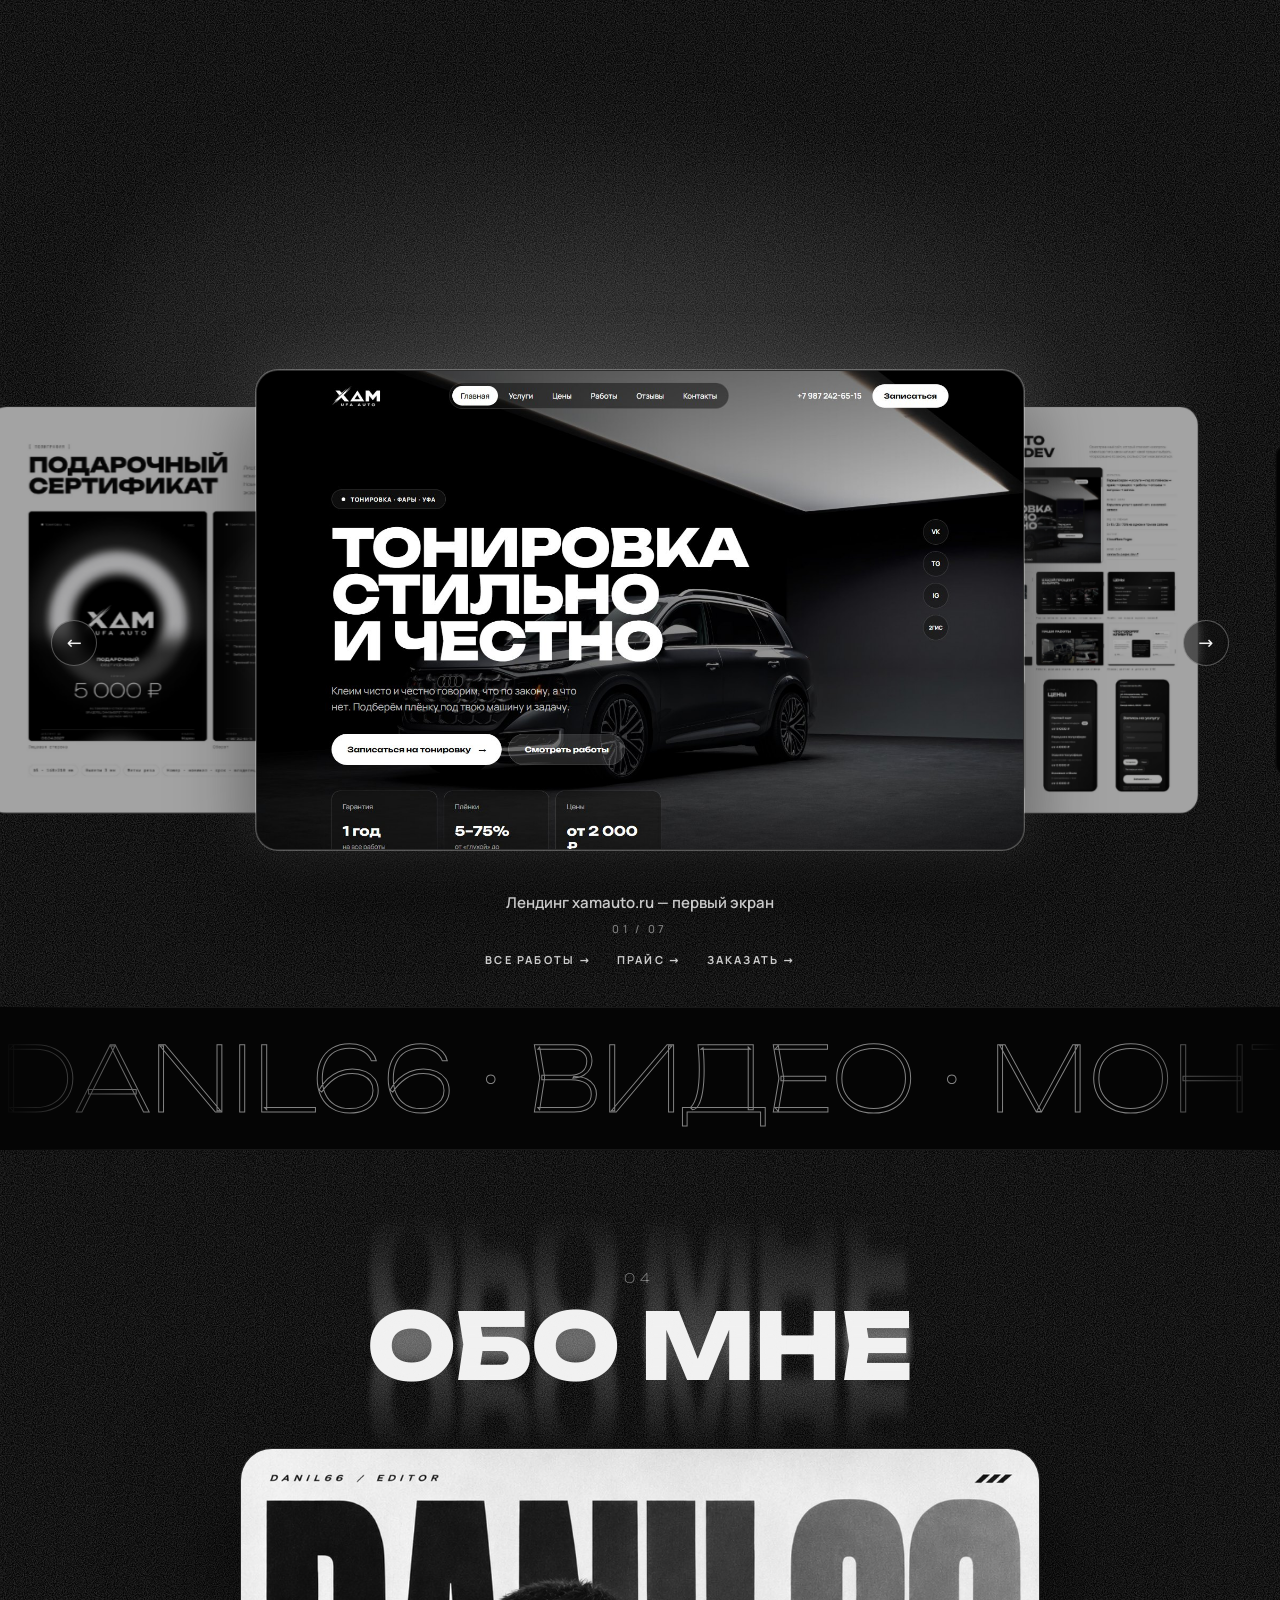
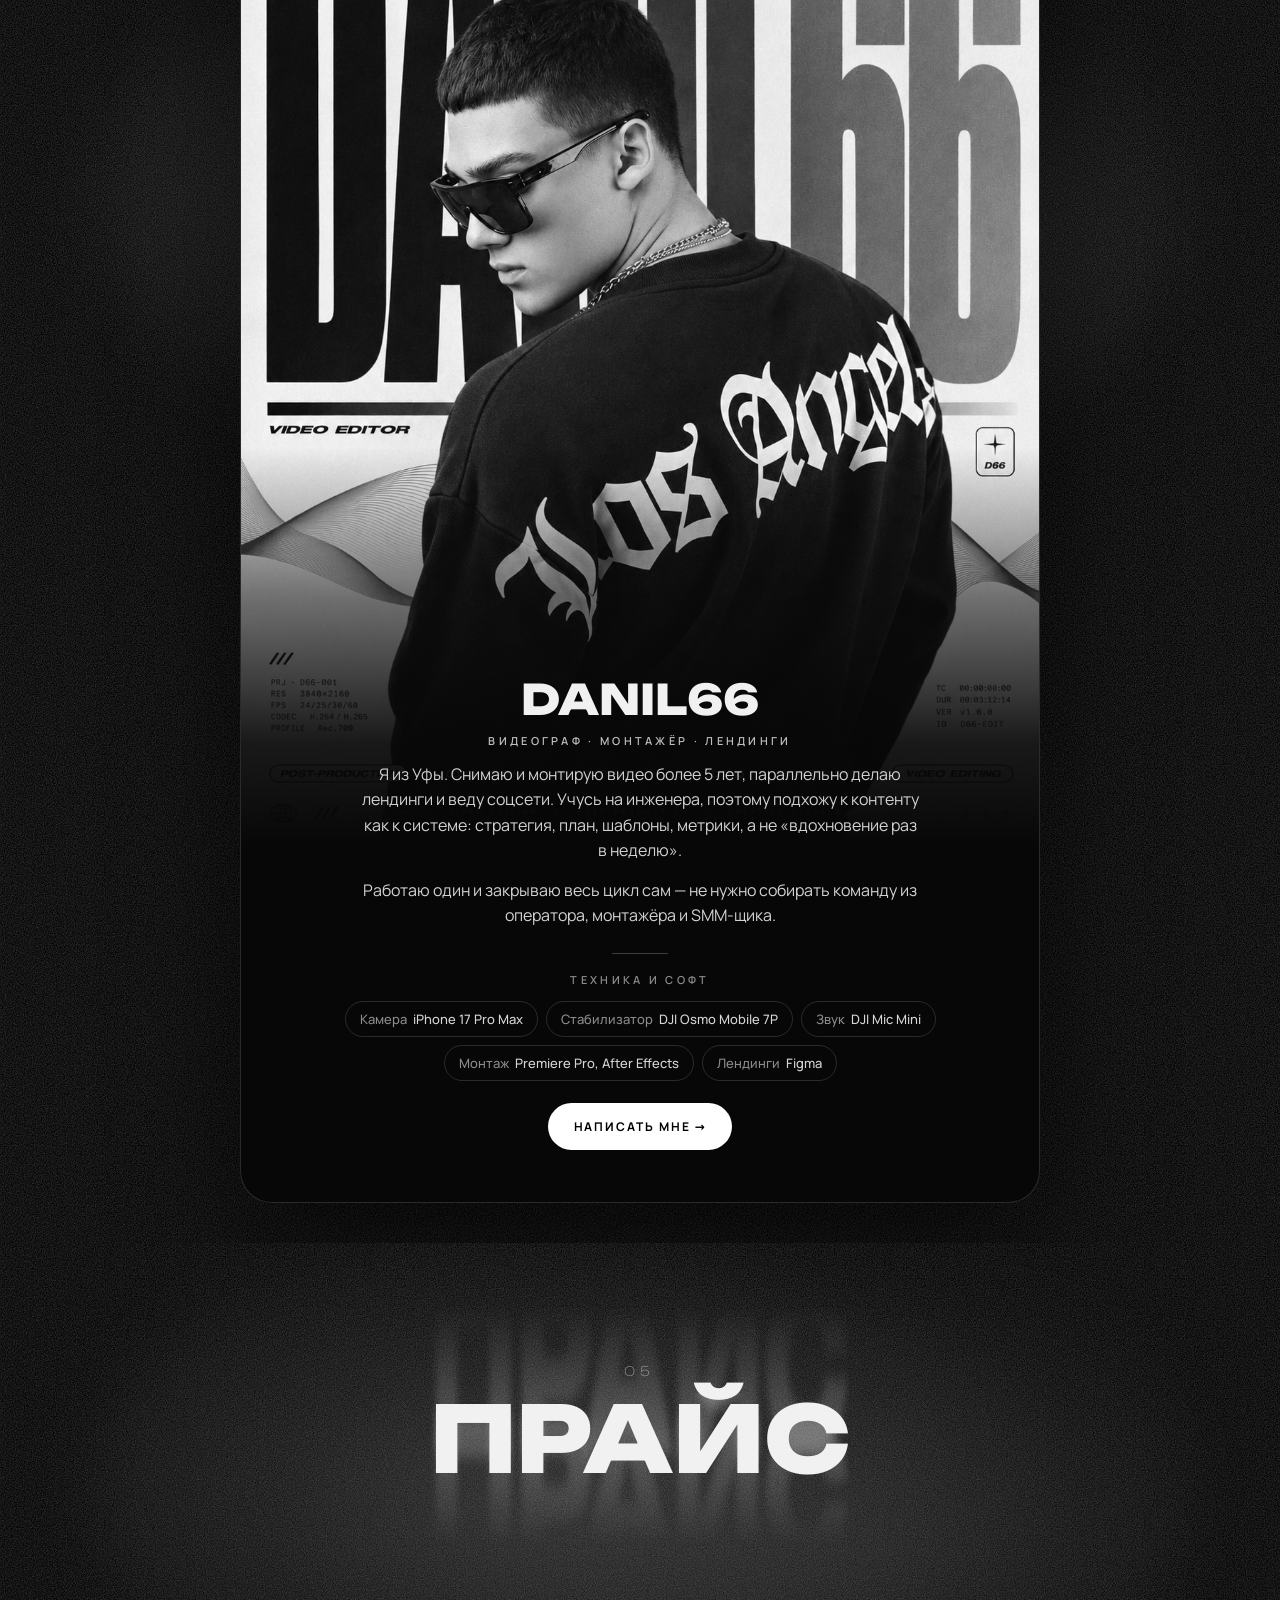
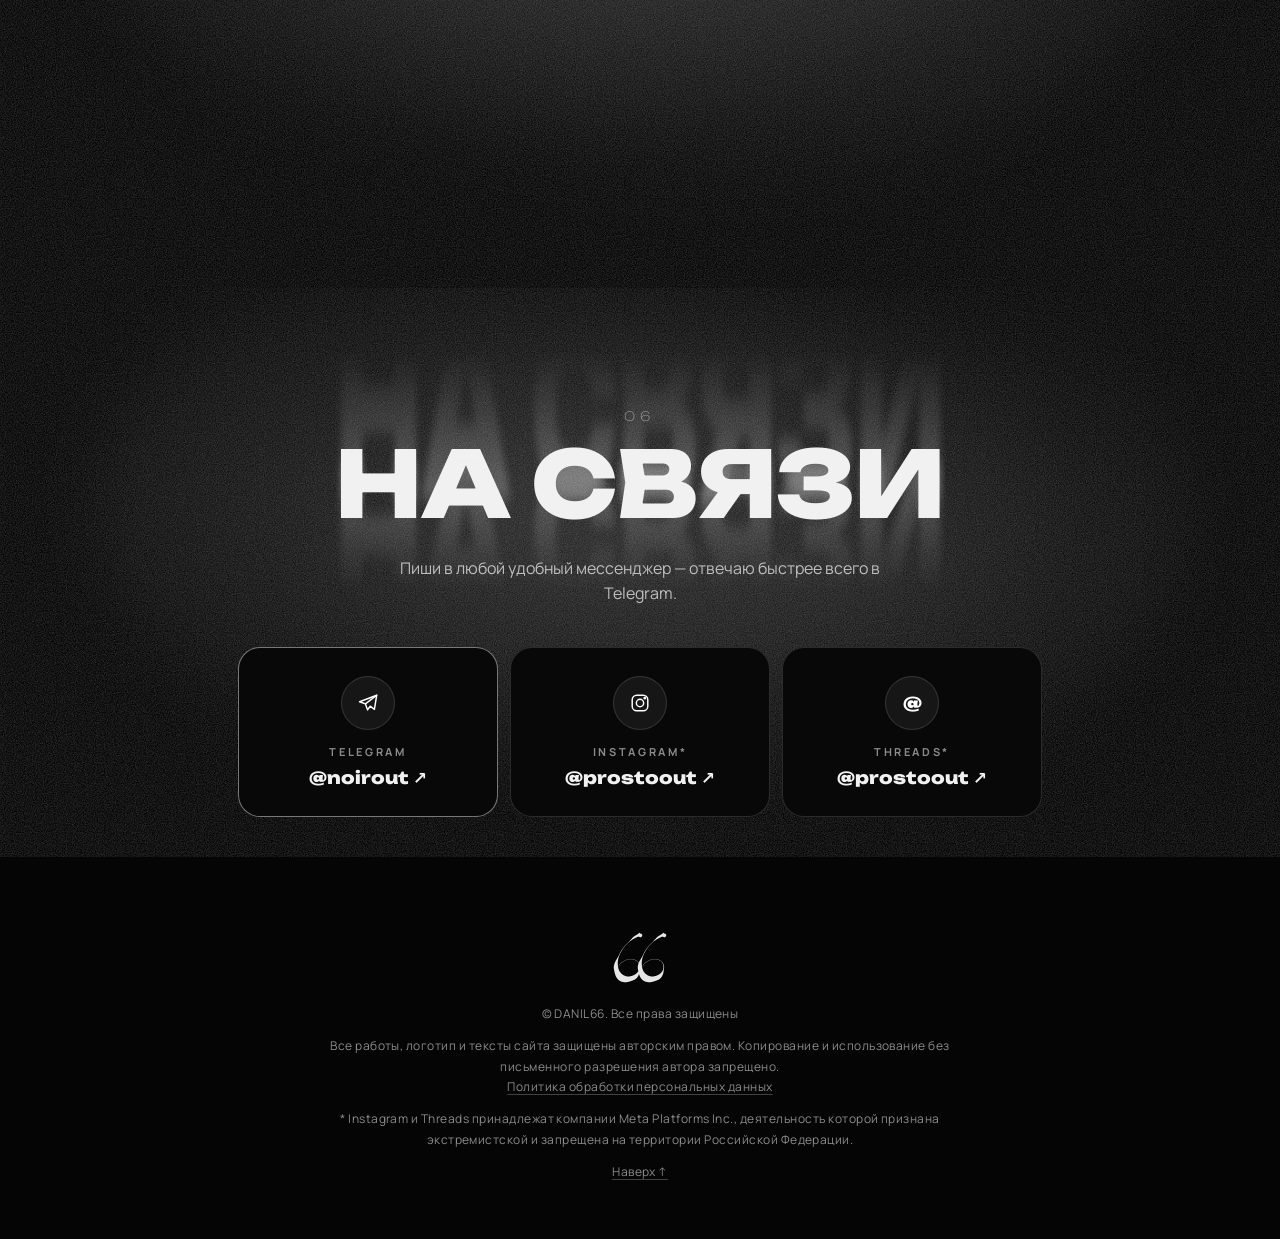
==== commit 7756167a: "Убрать SMM из подзаголовков и описаний (услуга в прайсе остаётся) Co-Authored-By: Claude Sonnet 5.5 " ====
--- a/index.html
+++ b/index.html
@@ -3,20 +3,20 @@
 <head>
   <meta charset="utf-8">
   <meta name="viewport" content="width=device-width, initial-scale=1, minimum-scale=1, viewport-fit=cover">
-  <title>DANIL66 — видео, монтаж, лендинги, SMM</title>
-  <meta name="description" content="DANIL66 — видеограф, монтажёр и SMM из Уфы. Reels, рекламные ролики, лендинги и соцсети для бизнеса под ключ.">
+  <title>DANIL66 — видео, монтаж, лендинги</title>
+  <meta name="description" content="DANIL66 — видеограф и монтажёр из Уфы. Reels, рекламные ролики, лендинги и соцсети для бизнеса под ключ.">
   <link rel="canonical" href="https://portfolio-danil.ru/">
   <meta property="og:type" content="website">
   <meta property="og:url" content="https://portfolio-danil.ru/">
   <meta property="og:image" content="https://portfolio-danil.ru/brand/66-smoke-on-black.png">
-  <meta property="og:title" content="DANIL66 — видео, монтаж, лендинги, SMM">
+  <meta property="og:title" content="DANIL66 — видео, монтаж, лендинги">
   <meta property="og:description" content="Reels, рекламные ролики, лендинги и соцсети для бизнеса. Уфа.">
   <meta name="theme-color" content="#050505">
   <link rel="icon" href="brand/favicon.svg" type="image/svg+xml">
   <link rel="preload" href="fonts/unbounded-latin.woff2" as="font" type="font/woff2" crossorigin>
   <link rel="stylesheet" href="/style.css?v=d476d8f3">
   <script src="/consent.js?v=8b8f7968" defer></script>
-  <script type="application/ld+json">{"@context":"https://schema.org","@type":"ProfessionalService","name":"DANIL66","alternateName":"Данил — видео, монтаж, лендинги, SMM","url":"https://portfolio-danil.ru/","image":"https://portfolio-danil.ru/brand/66-smoke-on-black.png","description":"Видеосъёмка, монтаж Reels, лендинги и SMM для бизнеса в Уфе.","areaServed":{"@type":"City","name":"Уфа"},"address":{"@type":"PostalAddress","addressLocality":"Уфа","addressCountry":"RU"},"priceRange":"от 1 500 ₽","sameAs":["https://t.me/noirout"],"knowsAbout":["Видеосъёмка","Монтаж видео","Reels","Моушн-дизайн","Лендинги","SMM"]}</script>
+  <script type="application/ld+json">{"@context":"https://schema.org","@type":"ProfessionalService","name":"DANIL66","alternateName":"Данил — видео, монтаж, лендинги","url":"https://portfolio-danil.ru/","image":"https://portfolio-danil.ru/brand/66-smoke-on-black.png","description":"Видеосъёмка, монтаж Reels, лендинги для бизнеса в Уфе.","areaServed":{"@type":"City","name":"Уфа"},"address":{"@type":"PostalAddress","addressLocality":"Уфа","addressCountry":"RU"},"priceRange":"от 1 500 ₽","sameAs":["https://t.me/noirout"],"knowsAbout":["Видеосъёмка","Монтаж видео","Reels","Моушн-дизайн","Лендинги","SMM"]}</script>
 </head>
 <body>
 
@@ -32,7 +32,7 @@
     <div class="hero-in">
       <img class="logo" draggable="false" src="brand/66-smoke-black.jpg" alt="66 — логотип DANIL66" width="1093" height="916">
       <h1 class="sr">DANIL66</h1>
-      <p class="sub">Видео · монтаж · лендинги · SMM</p>
+      <p class="sub">Видео · монтаж · лендинги</p>
       <nav class="pills" aria-label="Разделы">
         <a class="pill" href="/reels/">Reels</a><a class="pill" href="/video/">Видео</a><a class="pill" href="/design/">Лендинг</a><a class="pill" href="#about">Обо мне</a><a class="pill" href="#prices">Прайс</a>
       </nav>
@@ -40,7 +40,7 @@
     </div>
   </section>
 
-  <div class="marquee" aria-hidden="true"><div class="track"><span>Video · Motion · Design · SMM · Reels · </span><span>Video · Motion · Design · SMM · Reels · </span><span>Video · Motion · Design · SMM · Reels · </span><span>Video · Motion · Design · SMM · Reels · </span></div></div>
+  <div class="marquee" aria-hidden="true"><div class="track"><span>Video · Motion · Landing · Reels · </span><span>Video · Motion · Landing · Reels · </span><span>Video · Motion · Landing · Reels · </span><span>Video · Motion · Landing · Reels · </span></div></div>
   <section class="sec" data-amb id="reels">
     <div class="sec-head" data-reveal><span class="num">01</span><h2 class="streak" data-t="Reels">Reels</h2><span class="outline">вертикальные ролики</span></div>
     <div data-reveal class="flow v" data-flow tabindex="0" aria-label="Reels">
@@ -105,7 +105,7 @@
         <div class="photo"><img src="/static/media/me-poster.jpg" alt="Данил — DANIL66, афиша" width="1122" height="1402" loading="lazy" draggable="false"></div>
         <div class="txt">
           <h3>DANIL66</h3>
-          <span class="tag role">Видеограф · монтажёр · SMM</span>
+          <span class="tag role">Видеограф · монтажёр · лендинги</span>
           <p>Я из Уфы. Снимаю и монтирую видео более 5 лет, параллельно делаю лендинги и веду соцсети. Учусь на инженера, поэтому подхожу к контенту как к системе: стратегия, план, шаблоны, метрики, а не «вдохновение раз в неделю».</p>
           <p>Работаю один и закрываю весь цикл сам — не нужно собирать команду из оператора, монтажёра и SMM-щика.</p>
           <i class="sep" aria-hidden="true"></i>
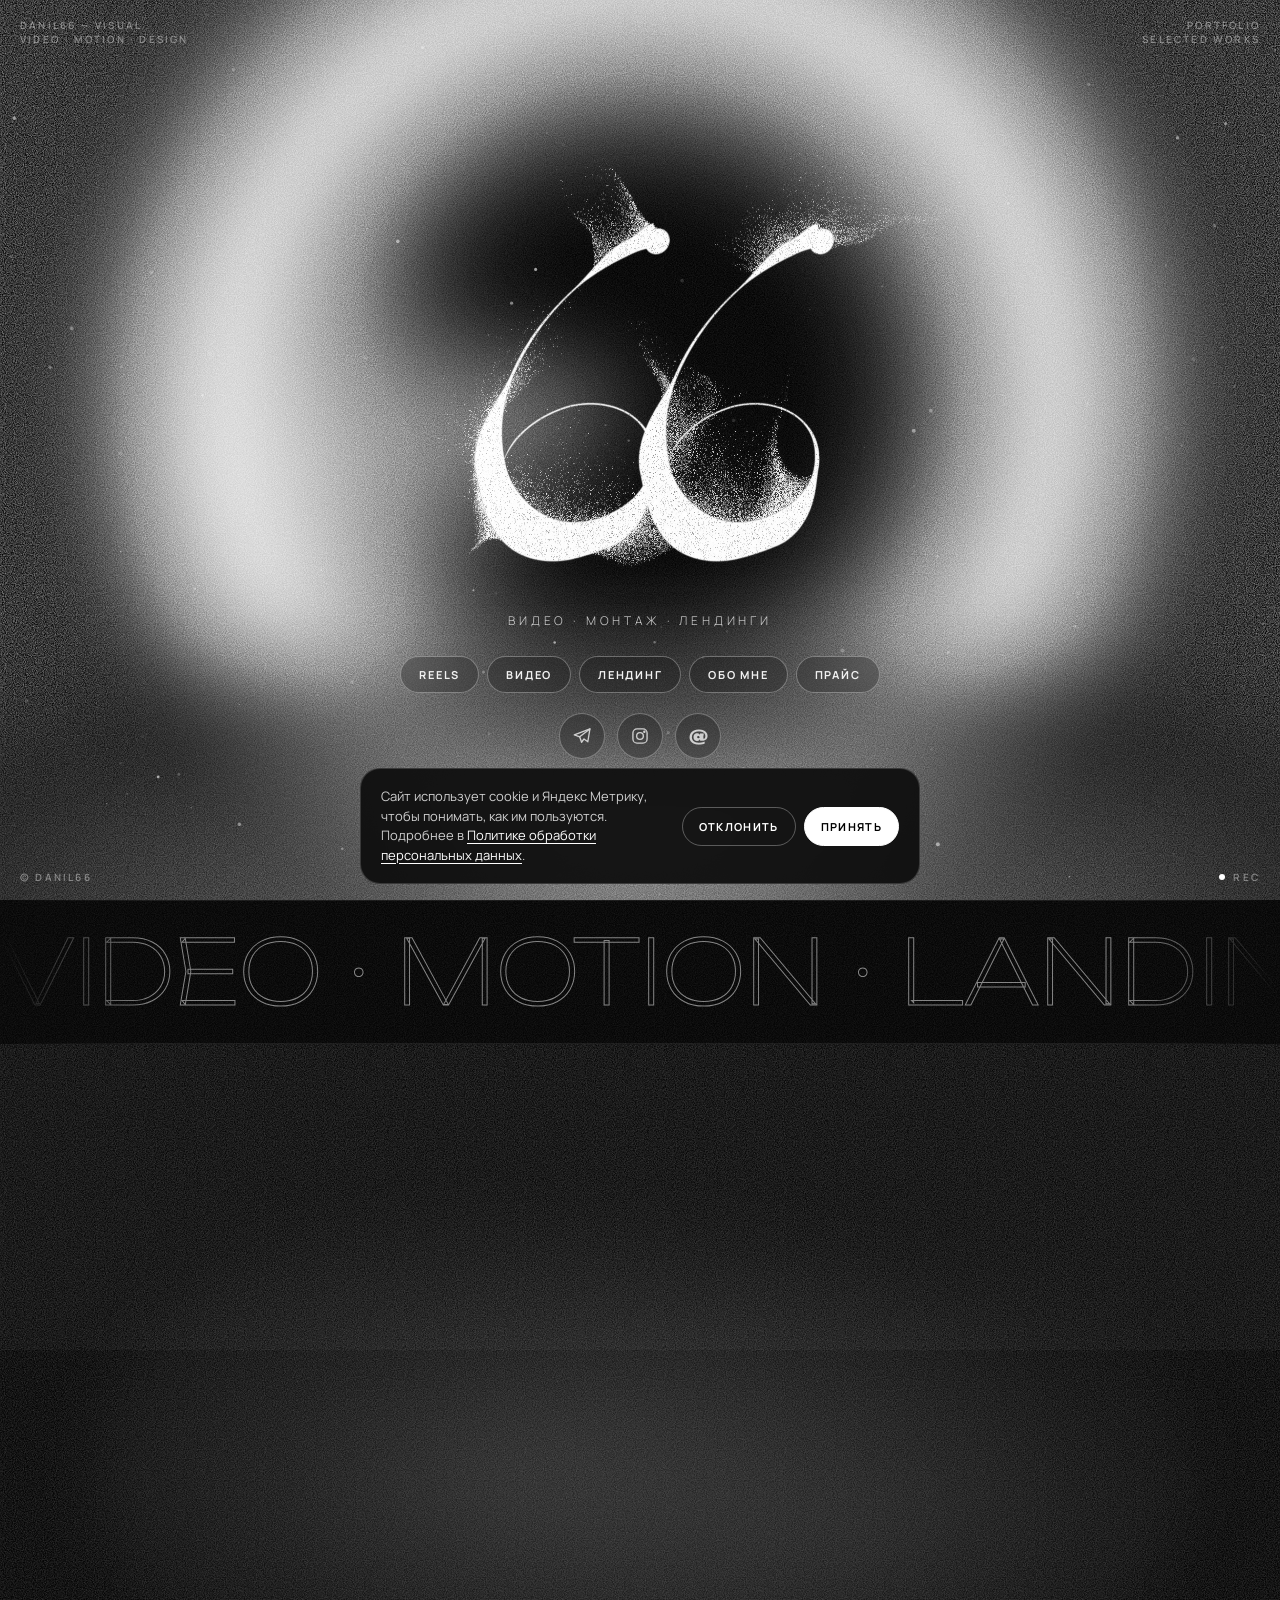
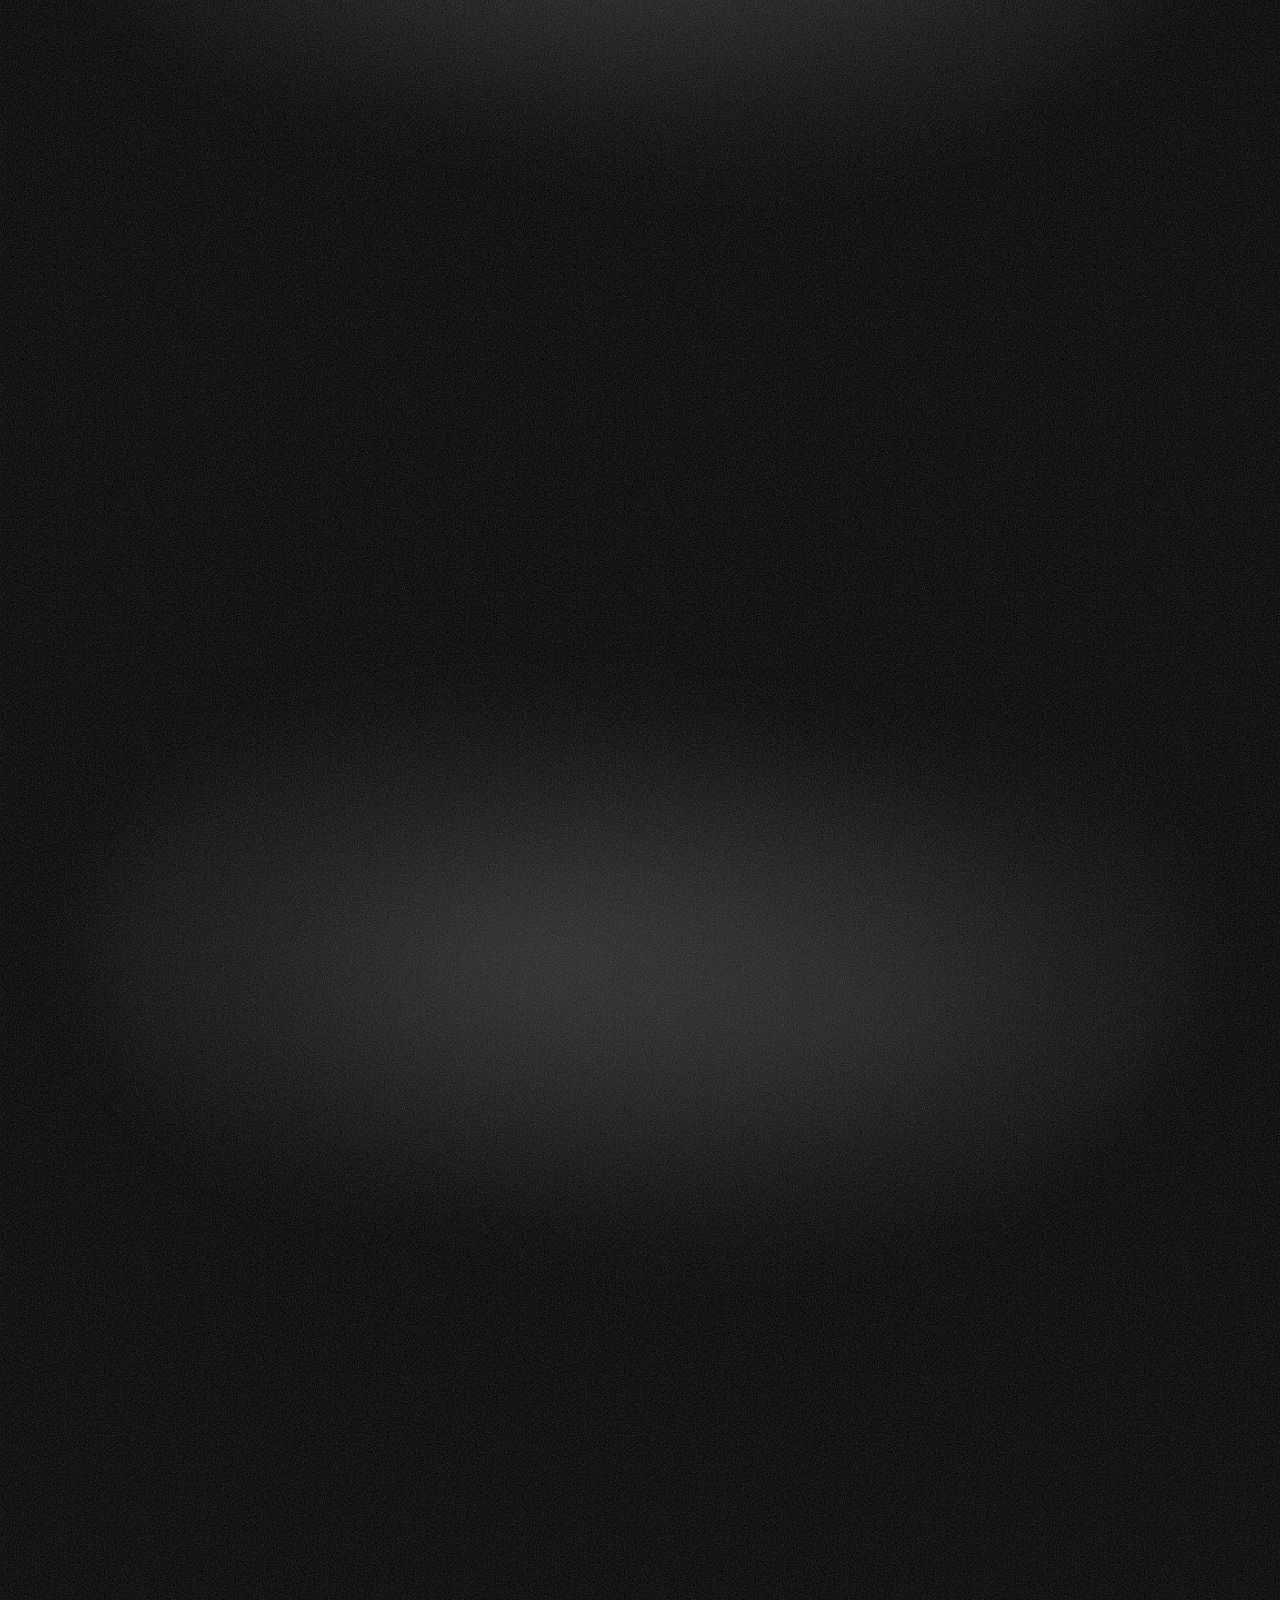
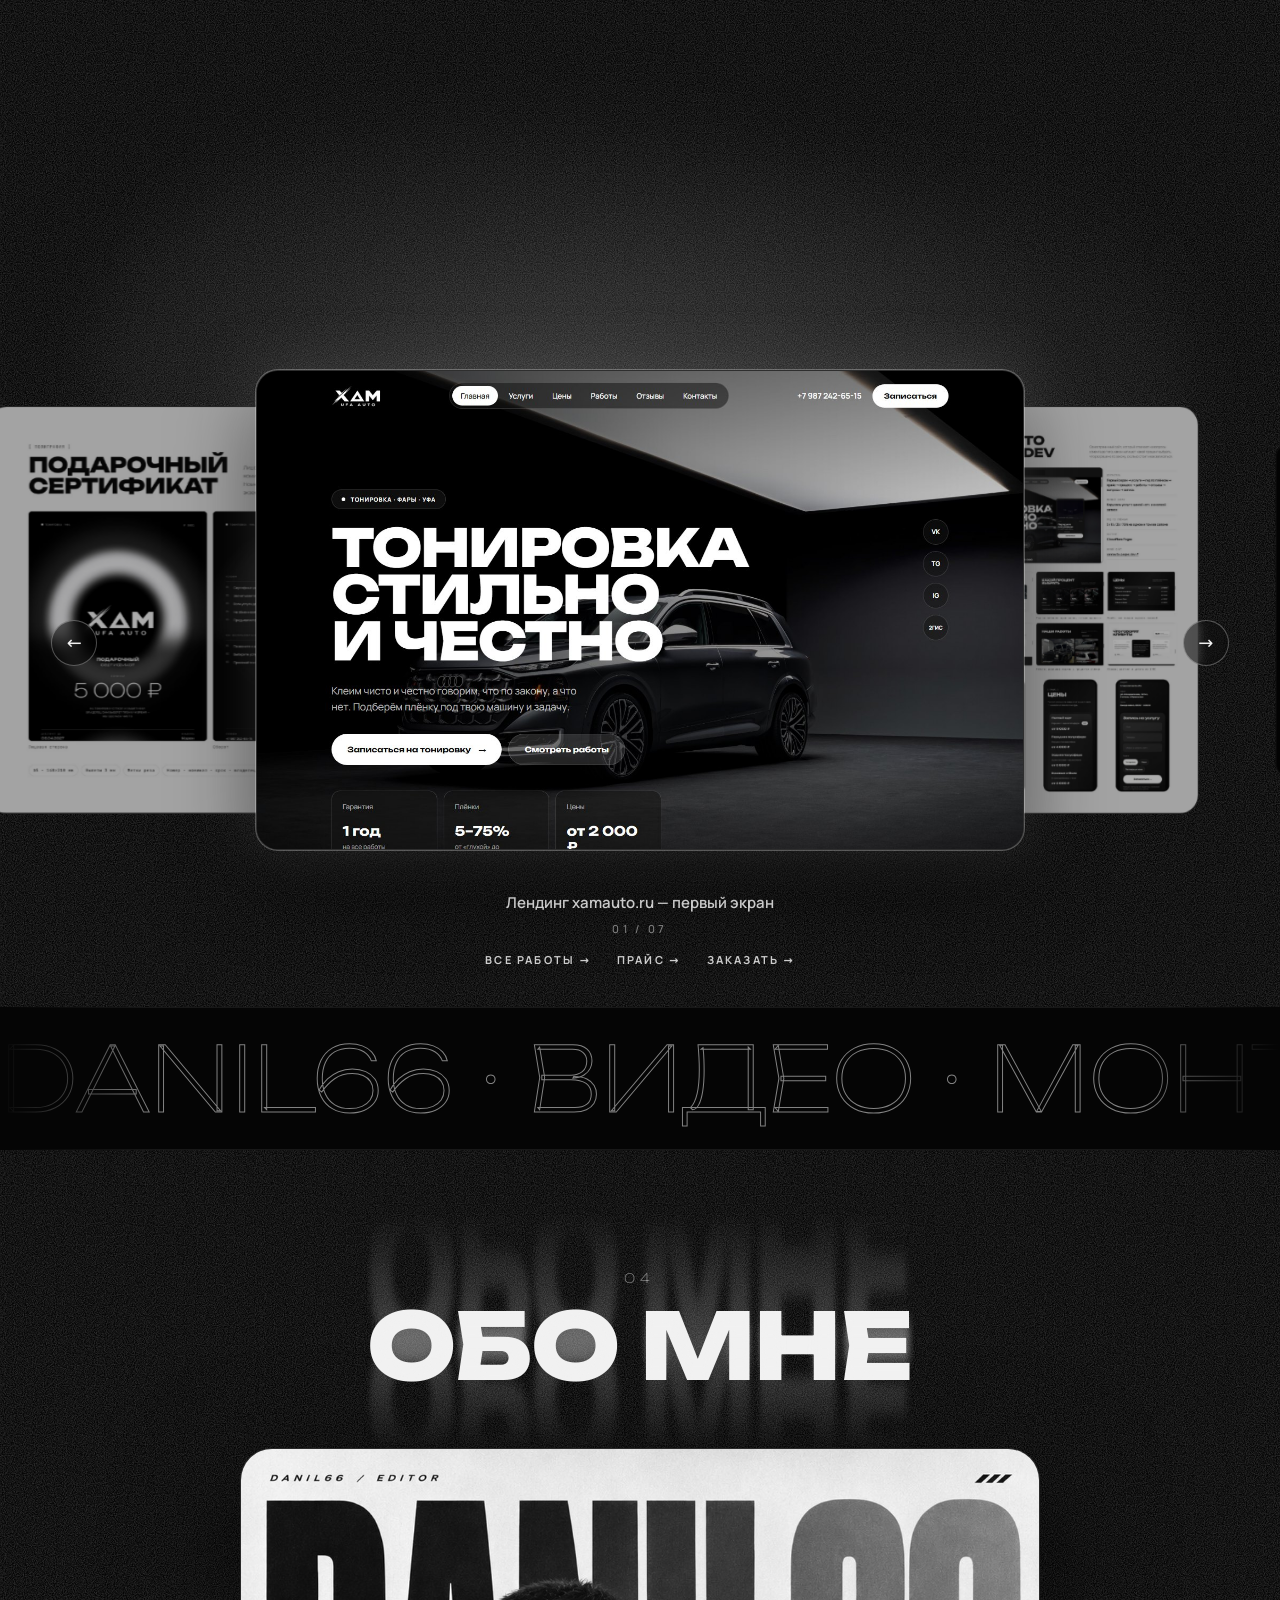
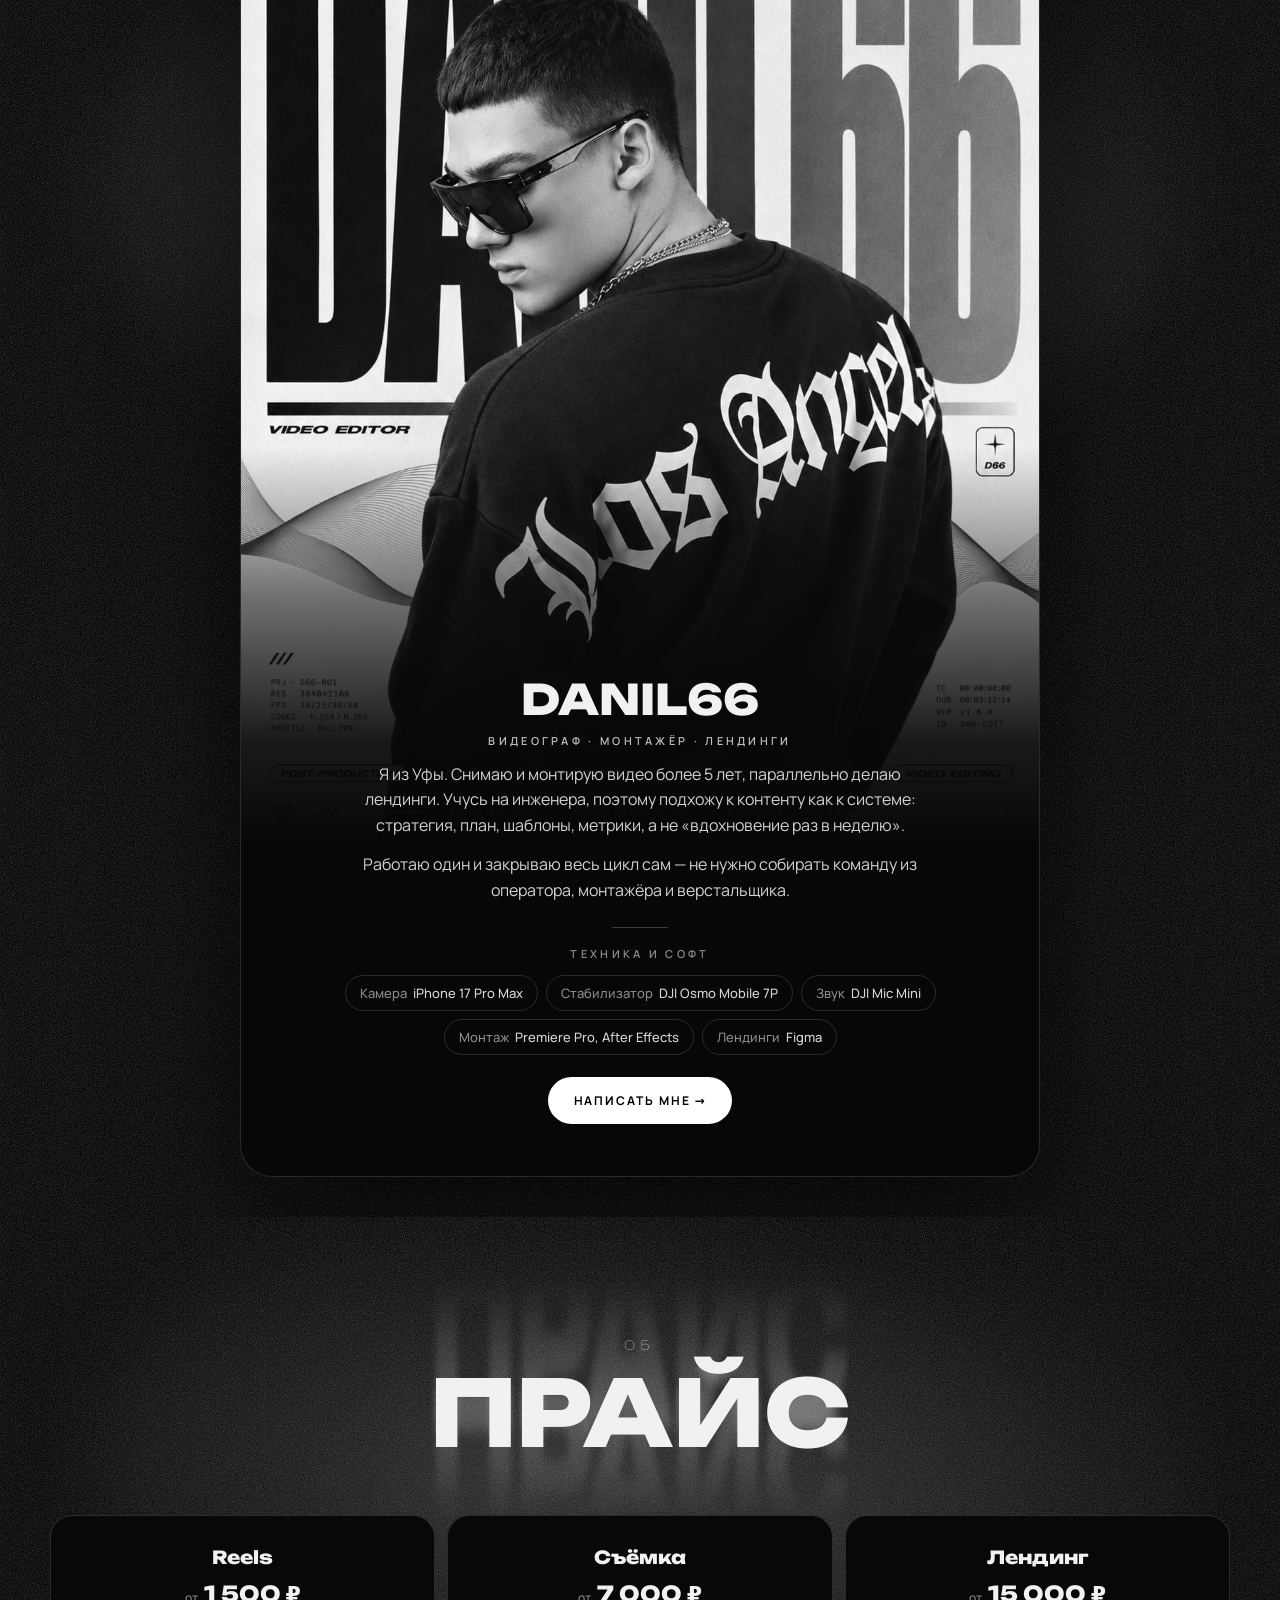
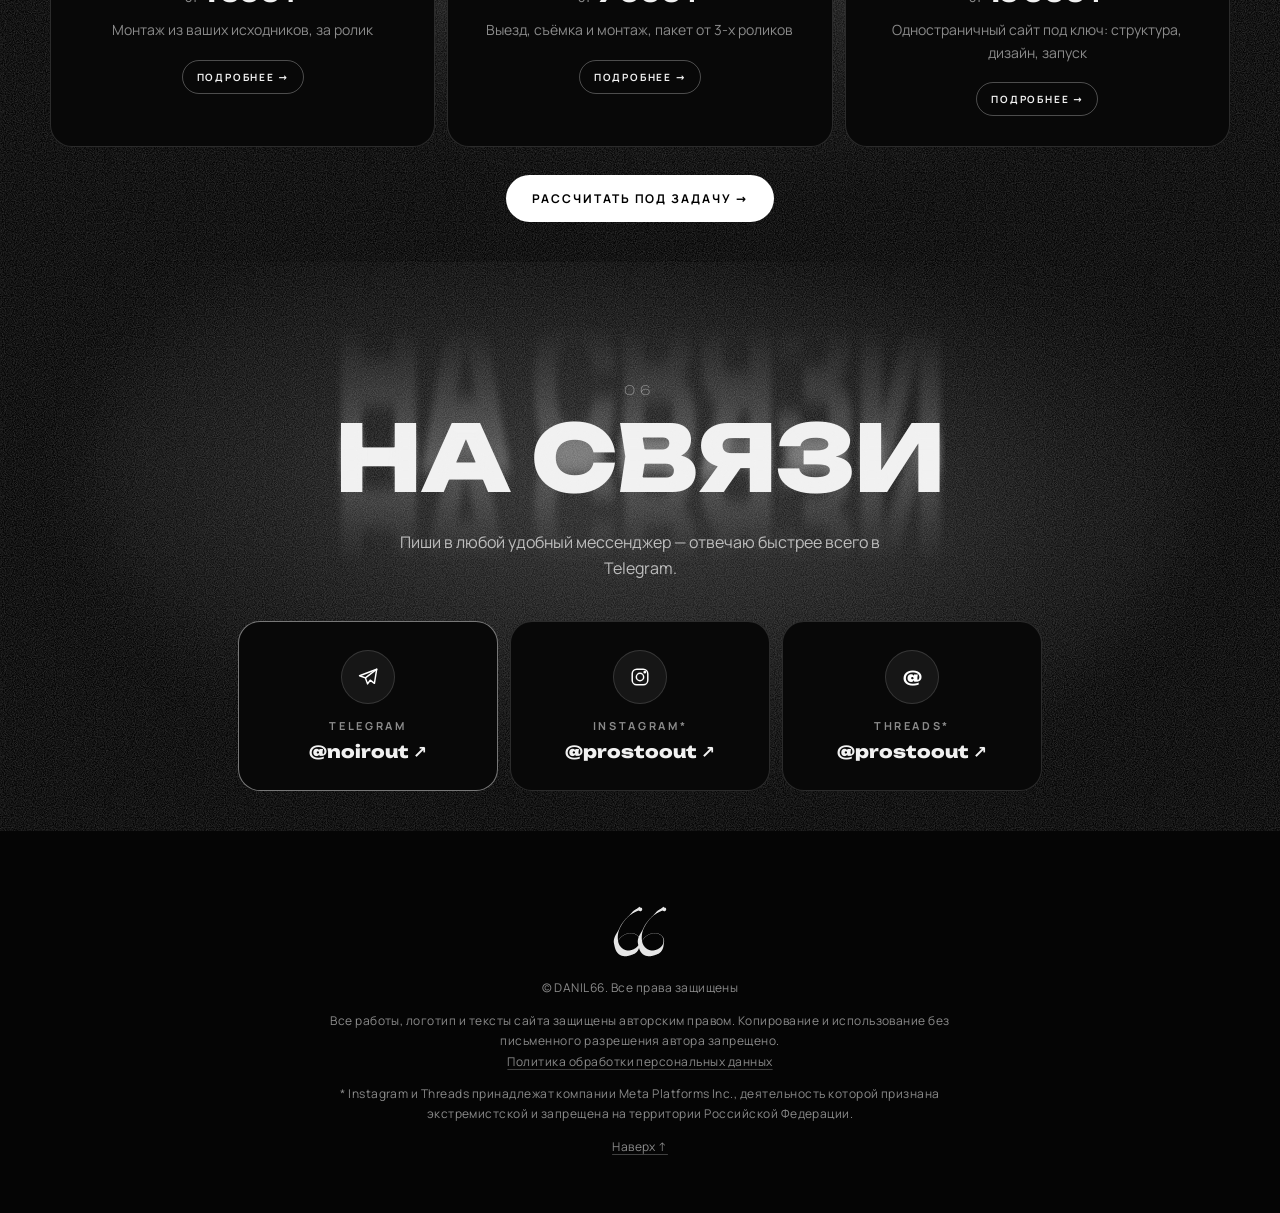
==== commit 187a053e: "Убрать услугу SMM под ключ и упоминания соцсетей Co-Authored-By: Claude Sonnet 5.5 <noreply@anthropi" ====
--- a/index.html
+++ b/index.html
@@ -4,19 +4,19 @@
   <meta charset="utf-8">
   <meta name="viewport" content="width=device-width, initial-scale=1, minimum-scale=1, viewport-fit=cover">
   <title>DANIL66 — видео, монтаж, лендинги</title>
-  <meta name="description" content="DANIL66 — видеограф и монтажёр из Уфы. Reels, рекламные ролики, лендинги и соцсети для бизнеса под ключ.">
+  <meta name="description" content="DANIL66 — видеограф и монтажёр из Уфы. Reels, рекламные ролики, лендинги для бизнеса под ключ.">
   <link rel="canonical" href="https://portfolio-danil.ru/">
   <meta property="og:type" content="website">
   <meta property="og:url" content="https://portfolio-danil.ru/">
   <meta property="og:image" content="https://portfolio-danil.ru/brand/66-smoke-on-black.png">
   <meta property="og:title" content="DANIL66 — видео, монтаж, лендинги">
-  <meta property="og:description" content="Reels, рекламные ролики, лендинги и соцсети для бизнеса. Уфа.">
+  <meta property="og:description" content="Reels, рекламные ролики, лендинги для бизнеса. Уфа.">
   <meta name="theme-color" content="#050505">
   <link rel="icon" href="brand/favicon.svg" type="image/svg+xml">
   <link rel="preload" href="fonts/unbounded-latin.woff2" as="font" type="font/woff2" crossorigin>
-  <link rel="stylesheet" href="/style.css?v=d476d8f3">
+  <link rel="stylesheet" href="/style.css?v=4316d05c">
   <script src="/consent.js?v=8b8f7968" defer></script>
-  <script type="application/ld+json">{"@context":"https://schema.org","@type":"ProfessionalService","name":"DANIL66","alternateName":"Данил — видео, монтаж, лендинги","url":"https://portfolio-danil.ru/","image":"https://portfolio-danil.ru/brand/66-smoke-on-black.png","description":"Видеосъёмка, монтаж Reels, лендинги для бизнеса в Уфе.","areaServed":{"@type":"City","name":"Уфа"},"address":{"@type":"PostalAddress","addressLocality":"Уфа","addressCountry":"RU"},"priceRange":"от 1 500 ₽","sameAs":["https://t.me/noirout"],"knowsAbout":["Видеосъёмка","Монтаж видео","Reels","Моушн-дизайн","Лендинги","SMM"]}</script>
+  <script type="application/ld+json">{"@context":"https://schema.org","@type":"ProfessionalService","name":"DANIL66","alternateName":"Данил — видео, монтаж, лендинги","url":"https://portfolio-danil.ru/","image":"https://portfolio-danil.ru/brand/66-smoke-on-black.png","description":"Видеосъёмка, монтаж Reels, лендинги для бизнеса в Уфе.","areaServed":{"@type":"City","name":"Уфа"},"address":{"@type":"PostalAddress","addressLocality":"Уфа","addressCountry":"RU"},"priceRange":"от 1 500 ₽","sameAs":["https://t.me/noirout"],"knowsAbout":["Видеосъёмка","Монтаж видео","Reels","Моушн-дизайн","Лендинги"]}</script>
 </head>
 <body>
 
@@ -106,8 +106,8 @@
         <div class="txt">
           <h3>DANIL66</h3>
           <span class="tag role">Видеограф · монтажёр · лендинги</span>
-          <p>Я из Уфы. Снимаю и монтирую видео более 5 лет, параллельно делаю лендинги и веду соцсети. Учусь на инженера, поэтому подхожу к контенту как к системе: стратегия, план, шаблоны, метрики, а не «вдохновение раз в неделю».</p>
-          <p>Работаю один и закрываю весь цикл сам — не нужно собирать команду из оператора, монтажёра и SMM-щика.</p>
+          <p>Я из Уфы. Снимаю и монтирую видео более 5 лет, параллельно делаю лендинги. Учусь на инженера, поэтому подхожу к контенту как к системе: стратегия, план, шаблоны, метрики, а не «вдохновение раз в неделю».</p>
+          <p>Работаю один и закрываю весь цикл сам — не нужно собирать команду из оператора, монтажёра и верстальщика.</p>
           <i class="sep" aria-hidden="true"></i>
           <span class="tag">Техника и софт</span>
           <div class="chips"><span><b>Камера</b>iPhone 17 Pro Max</span><span><b>Стабилизатор</b>DJI Osmo Mobile 7P</span><span><b>Звук</b>DJI Mic Mini</span><span><b>Монтаж</b>Premiere Pro, After Effects</span><span><b>Лендинги</b>Figma</span></div>
@@ -124,7 +124,6 @@
         <div class="price" data-reveal style="--d:0ms"><h4>Reels</h4><div class="p"><small>от</small>1 500 ₽</div><p>Монтаж из ваших исходников, за ролик</p><button type="button" class="more" data-svc="montage">Подробнее →</button></div>
         <div class="price" data-reveal style="--d:90ms"><h4>Съёмка</h4><div class="p"><small>от</small>7 000 ₽</div><p>Выезд, съёмка и монтаж, пакет от 3-х роликов</p><button type="button" class="more" data-svc="shooting">Подробнее →</button></div>
         <div class="price" data-reveal style="--d:180ms"><h4>Лендинг</h4><div class="p"><small>от</small>15 000 ₽</div><p>Одностраничный сайт под ключ: структура, дизайн, запуск</p><button type="button" class="more" data-svc="design">Подробнее →</button></div>
-        <div class="price" data-reveal style="--d:270ms"><h4>SMM под ключ</h4><div class="p">Договорная</div><p>Стратегия, съёмка, монтаж, публикации</p><button type="button" class="more" data-svc="smm">Подробнее →</button></div>
       </div>
       <div class="center" data-reveal><a class="btn" href="https://t.me/noirout" target="_blank" rel="noopener">Рассчитать под задачу →</a></div>
     </div>
@@ -181,19 +180,6 @@
       <a class="btn" href="https://t.me/noirout" target="_blank" rel="noopener">Обсудить в Telegram →</a>
     </div>
   </div>
-  <div class="svc" id="svc-smm" role="dialog" aria-modal="true" aria-label="SMM под ключ" hidden>
-    <div class="svc-card">
-      <button type="button" class="svc-x" aria-label="Закрыть">×</button>
-      <div class="svc-media"><div class="svc-m img" style="--r:1.1057"><img src="/static/media/xam/feed.jpg?v=9ec49ae7" alt="Шаблоны сторис и постов" loading="lazy"></div><div class="svc-m img" style="--r:1.3356"><img src="/static/media/xam/funnel.jpg?v=c2f1d947" alt="Лид-воронка: сайт → Telegram-бот" loading="lazy"></div></div>
-      <h3>SMM под ключ</h3>
-      <div class="svc-price">Договорная</div>
-      <p class="svc-lead">Веду соцсети бизнеса целиком: от стратегии и контент-плана до съёмки, публикаций и заявок. Один человек вместо команды.</p>
-      <div class="svc-sep"></div>
-      <span class="svc-tag">Что входит в стоимость</span>
-      <div class="svc-grid"><div class="svc-i"><b>Стратегия</b><p>Позиционирование, УТП, аудитория, её боли и возражения.</p></div><div class="svc-i"><b>Контент-план</b><p>Рубрикатор, банк идей и хуков, сценарии Reels.</p></div><div class="svc-i"><b>Упаковка профиля</b><p>Шапка, хайлайты, закрепы, обложки.</p></div><div class="svc-i"><b>Съёмка и публикации</b><p>Reels, посты и ежедневные сторис с вовлечением.</p></div><div class="svc-i"><b>Воронка заявок</b><p>Кодовое слово, шаблоны ответов, запись, отзыв.</p></div><div class="svc-i"><b>Работа с аудиторией</b><p>Ответы в комментариях и директе, вовлечение подписчиков.</p></div></div>
-      <a class="btn" href="https://t.me/noirout" target="_blank" rel="noopener">Обсудить в Telegram →</a>
-    </div>
-  </div>
 <!-- /services -->
 
 <footer data-reveal>
--- a/style.css
+++ b/style.css
@@ -101,7 +101,7 @@
 .btn:hover{transform:translateY(-2px)}
 
 /* prices */
-.prices{display:grid;grid-template-columns:repeat(4,1fr);gap:12px}
+.prices{display:grid;grid-template-columns:repeat(3,1fr);gap:12px}
 .price{border:1px solid var(--line);border-radius:22px;padding:30px 22px;display:flex;flex-direction:column;gap:12px;align-items:center;background:#080808;transition:border-color .3s,box-shadow .3s}
 .price:hover{border-color:rgba(255,255,255,.4);box-shadow:0 0 40px rgba(255,255,255,.08)}
 .price h4{font:800 18px var(--head)}
@@ -129,7 +129,7 @@
 
 @media (max-width:900px){
   .about{grid-template-columns:1fr}.about .photo{min-height:380px}.about .txt{padding:32px 24px}
-  .prices{grid-template-columns:1fr 1fr}.contacts{grid-template-columns:1fr;max-width:420px;margin-inline:auto}
+  .prices{grid-template-columns:1fr 1fr}.prices .price:last-child:nth-child(odd){grid-column:1/-1}.contacts{grid-template-columns:1fr;max-width:420px;margin-inline:auto}
 }
 @media (max-width:640px){
   .hud{display:none}
